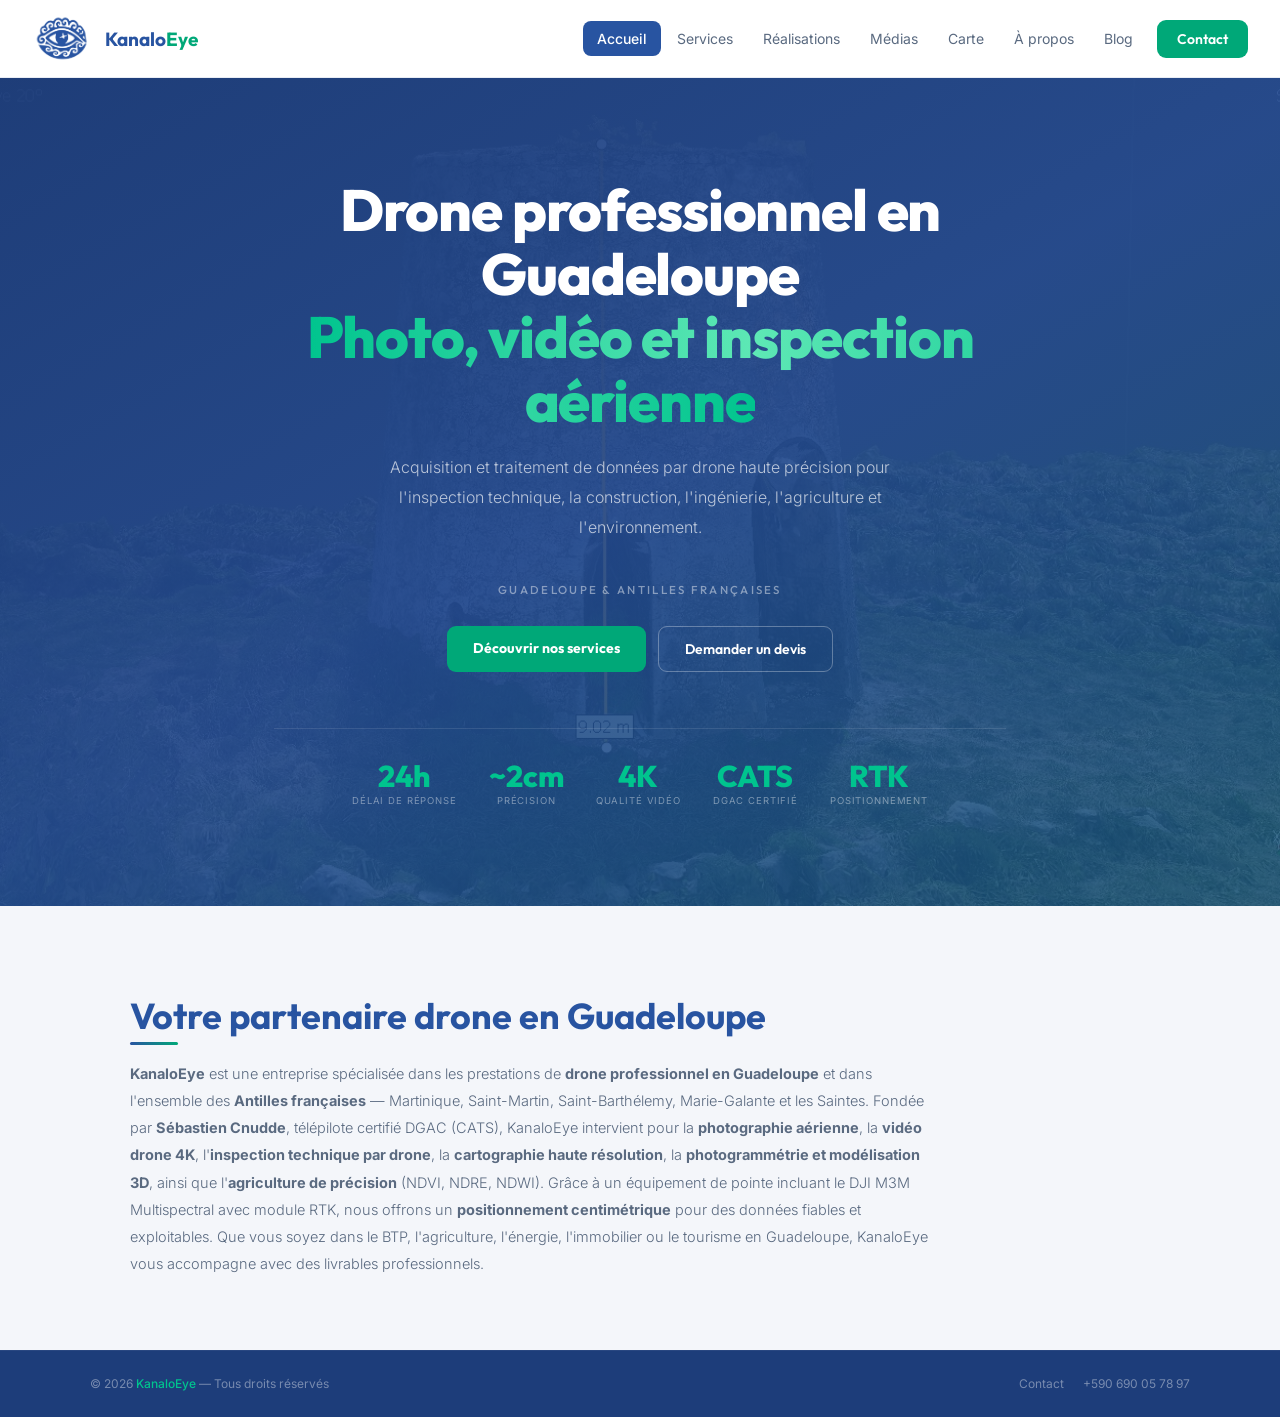
==== index.html @ c2a67013 "fix hamburger mobil" ====
<!DOCTYPE html>
<html lang="fr">
<head>
  <meta charset="UTF-8">
  <meta name="google-site-verification" content="NE_klnaRbZww8XMer6TBVppXNCxY0ucArnac3jed-NY" />
  <meta name="google-site-verification" content="mcS9nSsYrBSVXlRXCELRLqhzMtOWS1JSWY0ZsZjMYnc" />
  <meta name="viewport" content="width=device-width, initial-scale=1.0">
  <title>KanaloEye — Drone professionnel Guadeloupe & Antilles françaises</title>
  <meta name="description" content="Services de drone professionnel en Guadeloupe et Antilles françaises : photographie aérienne, vidéo 4K, inspection technique, cartographie, photogrammétrie et agriculture de précision. Télépilote certifié DGAC.">
  <meta name="keywords" content="drone Guadeloupe, drone professionnel Antilles, photo drone Guadeloupe, vidéo drone Antilles, inspection drone Guadeloupe, photogrammétrie Guadeloupe, cartographie drone, télépilote Guadeloupe">
  <link rel="canonical" href="https://www.kanaloeye.fr/">
  <meta property="og:title" content="KanaloEye — Drone professionnel en Guadeloupe & Antilles françaises">
  <meta property="og:description" content="Photographie aérienne, vidéo 4K, inspection technique, cartographie et photogrammétrie par drone en Guadeloupe. Télépilote certifié DGAC.">
  <meta property="og:type" content="website">
  <meta property="og:url" content="https://www.kanaloeye.fr/">
  <meta property="og:locale" content="fr_FR">
  <meta property="og:image" content="https://www.kanaloeye.fr/Images_site/IMG_moulin.jpg">
  <script type="application/ld+json">
  {
    "@context": "https://schema.org",
    "@type": "LocalBusiness",
    "name": "KanaloEye",
    "description": "Services de drone professionnel en Guadeloupe et Antilles françaises : photographie aérienne, vidéo 4K, inspection technique, cartographie, photogrammétrie et agriculture de précision.",
    "url": "https://www.kanaloeye.fr",
    "telephone": "+590690057897",
    "email": "contact.kanaloeye@gmail.com",
    "founder": {
      "@type": "Person",
      "name": "Sébastien Cnudde",
      "jobTitle": "Fondateur & Télépilote CATS"
    },
    "areaServed": [
      {"@type": "Place", "name": "Guadeloupe"},
      {"@type": "Place", "name": "Martinique"},
      {"@type": "Place", "name": "Saint-Martin"},
      {"@type": "Place", "name": "Saint-Barthélemy"}
    ],
    "address": {
      "@type": "PostalAddress",
      "addressRegion": "Guadeloupe",
      "addressCountry": "FR"
    },
    "priceRange": "€€",
    "hasOfferCatalog": {
      "@type": "OfferCatalog",
      "name": "Services drone",
      "itemListElement": [
        {"@type": "Offer", "itemOffered": {"@type": "Service", "name": "Photographie aérienne par drone en Guadeloupe"}},
        {"@type": "Offer", "itemOffered": {"@type": "Service", "name": "Vidéo drone 4K"}},
        {"@type": "Offer", "itemOffered": {"@type": "Service", "name": "Inspection technique par drone"}},
        {"@type": "Offer", "itemOffered": {"@type": "Service", "name": "Cartographie et orthophotos par drone"}},
        {"@type": "Offer", "itemOffered": {"@type": "Service", "name": "Photogrammétrie et modélisation 3D"}}
      ]
    }
  }
  </script>
  <link rel="preconnect" href="https://fonts.googleapis.com">
  <link href="https://fonts.googleapis.com/css2?family=Outfit:wght@300;400;500;600;700;800&family=Inter:ital,wght@0,300;0,400;0,500;1,300&display=swap" rel="stylesheet">
  <link rel="stylesheet" href="style.css?v=3">
</head>
<body>
<noscript><p style="text-align:center;padding:2rem;font-size:16px;">Ce site nécessite JavaScript pour fonctionner. Veuillez l'activer dans votre navigateur.</p></noscript>

<nav>
  <a class="logo" href="index.html">
    <img src="Images_site/logo.png" alt="KanaloEye — Drone professionnel Guadeloupe">
    <div class="logo-text">Kanalo<span>Eye</span></div>
  </a>
  <div class="nav-links" id="nav-links">
    <a class="nav-link active" aria-current="page" href="index.html">Accueil</a>
    <a class="nav-link" href="services.html">Services</a>
    <a class="nav-link" href="realisations.html">Réalisations</a>
    <a class="nav-link" href="medias.html">Médias</a>
    <a class="nav-link" href="carte.html">Carte</a>
    <a class="nav-link" href="a-propos.html">À propos</a>
    <a class="nav-link" href="blog.html">Blog</a>
    <a class="nav-cta" href="contact.html">Contact</a>
  </div>
  <button class="nav-hamburger" id="hamburger" onclick="toggleMenu()" aria-label="Menu">
    <span></span><span></span><span></span>
  </button>
</nav>

<main class="page-content">
  <div class="hero">
    <div class="hero-video-wrap">
      <video autoplay muted loop playsinline poster="Images_site/IMG_moulin.jpg">
        <source src="Videos_site/VD_moulin.mp4" type="video/mp4">
      </video>
    </div>
    <div class="hero-content">
      <h1>Drone professionnel en Guadeloupe<br><em>Photo, vidéo et inspection aérienne</em></h1>
      <p class="hero-sub">Acquisition et traitement de données par drone haute précision pour l'inspection technique, la construction, l'ingénierie, l'agriculture et l'environnement.</p>
      <p style="font-family:'Outfit',sans-serif;font-size:11.5px;font-weight:500;color:rgba(255,255,255,.45);letter-spacing:.2em;text-transform:uppercase;margin-bottom:1.8rem">Guadeloupe & Antilles françaises</p>
      <div class="hero-actions">
        <a class="btn-primary" href="services.html">Découvrir nos services</a>
        <a class="btn-outline" href="contact.html">Demander un devis</a>
      </div>
      <div class="hero-stats">
        <div class="stat-item"><div class="stat-num">24h</div><div class="stat-label">Délai de réponse</div></div>
        <div class="stat-item"><div class="stat-num">~2cm</div><div class="stat-label">Précision</div></div>
        <div class="stat-item"><div class="stat-num">4K</div><div class="stat-label">Qualité vidéo</div></div>
        <div class="stat-item"><div class="stat-num">CATS</div><div class="stat-label">DGAC certifié</div></div>
        <div class="stat-item"><div class="stat-num">RTK</div><div class="stat-label">Positionnement</div></div>
      </div>
    </div>
  </div>

  <section class="section" style="padding-bottom:2rem">
    <h2 class="section-title">Votre partenaire drone en Guadeloupe</h2>
    <p class="section-sub" style="max-width:800px">
      <strong>KanaloEye</strong> est une entreprise spécialisée dans les prestations de <strong>drone professionnel en Guadeloupe</strong> et dans l'ensemble des <strong>Antilles françaises</strong> — Martinique, Saint-Martin, Saint-Barthélemy, Marie-Galante et les Saintes.
      Fondée par <strong>Sébastien Cnudde</strong>, télépilote certifié DGAC (CATS), KanaloEye intervient pour la <strong>photographie aérienne</strong>, la <strong>vidéo drone 4K</strong>, l'<strong>inspection technique par drone</strong>, la <strong>cartographie haute résolution</strong>, la <strong>photogrammétrie et modélisation 3D</strong>, ainsi que l'<strong>agriculture de précision</strong> (NDVI, NDRE, NDWI).
      Grâce à un équipement de pointe incluant le DJI M3M Multispectral avec module RTK, nous offrons un <strong>positionnement centimétrique</strong> pour des données fiables et exploitables. Que vous soyez dans le BTP, l'agriculture, l'énergie, l'immobilier ou le tourisme en Guadeloupe, KanaloEye vous accompagne avec des livrables professionnels.
    </p>
  </section>
</main>

<footer>
  <div class="footer-inner">
    <div>© 2026 <span>KanaloEye</span> — Tous droits réservés</div>
    <div class="footer-links">
      <a href="contact.html">Contact</a>
      <a href="tel:+590690057897">+590 690 05 78 97</a>
    </div>
  </div>
</footer>

<script>
function toggleMenu(){
  document.getElementById('nav-links').classList.toggle('open');
  document.getElementById('hamburger').classList.toggle('open');
}
</script>
</body>
</html>
---- style.css ----
:root {
      --blue:    #2854a1;
      --blue2:   #1d3d7a;
      --blue3:   #3d6cc7;
      --blue-bg: #edf1f9;
      --emerald: #00a878;
      --em2:     #00c48e;
      --em-bg:   #e6f7f2;
      --white:   #ffffff;
      --bg:      #f4f6fa;
      --gray:    #5a6a80;
      --gray2:   #8a9ab5;
      --border:  rgba(40,84,161,0.10);
      --shadow:  0 2px 14px rgba(40,84,161,0.08);
      --shadow2: 0 10px 38px rgba(40,84,161,0.14);
    }
    *{box-sizing:border-box;margin:0;padding:0}
    html{scroll-behavior:smooth}
    body{font-family:'Inter',sans-serif;background:var(--bg);color:var(--blue2);overflow-x:hidden;-webkit-font-smoothing:antialiased}
    h1,h2,h3,h4,h5,h6{font-family:'Outfit',sans-serif}
    img{max-width:100%;display:block}
    a{text-decoration:none}

    /* ══ NAV ══ */
    nav{
      position:sticky;top:0;z-index:1000;
      background:rgba(255,255,255,0.97);backdrop-filter:blur(18px);
      border-bottom:1px solid var(--border);
      padding:0 2rem;
      display:flex;align-items:center;justify-content:space-between;
      height:78px;
    }
    .logo{display:flex;align-items:center;gap:12px;cursor:pointer;flex-shrink:0}
    .logo img{height:52px;width:auto;object-fit:contain}
    .logo-text{font-family:'Outfit',sans-serif;font-weight:700;font-size:19px;color:var(--blue)}
    .logo-text span{color:var(--emerald)}
    .nav-links{display:flex;gap:2px;align-items:center}
    .nav-link{background:none;border:none;padding:9px 14px;border-radius:8px;font-family:'Inter',sans-serif;font-size:14px;font-weight:400;color:var(--gray);cursor:pointer;transition:all .15s;white-space:nowrap}
    .nav-link:hover{background:var(--blue-bg);color:var(--blue)}
    .nav-link.active{background:var(--blue);color:#fff;font-weight:500}
    .nav-cta{background:var(--emerald);color:#fff;border:none;padding:10px 20px;border-radius:9px;font-family:'Outfit',sans-serif;font-weight:600;font-size:14px;cursor:pointer;transition:all .18s;white-space:nowrap;margin-left:8px}
    .nav-cta:hover{background:var(--em2);box-shadow:0 4px 16px rgba(0,168,120,.3)}
    .nav-hamburger{display:none;background:none;border:none;cursor:pointer;padding:8px;flex-shrink:0;width:36px;height:36px;position:relative}
    .nav-hamburger span{display:block;width:22px;height:2px;background:var(--blue);border-radius:2px;transition:all .3s ease;position:absolute;left:7px}
    .nav-hamburger span:nth-child(1){top:8px}
    .nav-hamburger span:nth-child(2){top:17px}
    .nav-hamburger span:nth-child(3){top:26px}
    .nav-hamburger.open span:nth-child(1){top:17px;transform:rotate(45deg)}
    .nav-hamburger.open span:nth-child(2){opacity:0}
    .nav-hamburger.open span:nth-child(3){top:17px;transform:rotate(-45deg)}

    /* ══ PAGES ══ */
    
    

    /* ══ HERO ══ */
    .hero{position:relative;overflow:hidden;min-height:92vh;display:flex;align-items:center;justify-content:center;background:var(--blue2)}
    .hero-video-wrap{position:absolute;inset:0;overflow:hidden}
    .hero-video-wrap video{width:100%;height:100%;object-fit:cover;opacity:.2}
    .hero-video-wrap::after{content:'';position:absolute;inset:0;background:linear-gradient(150deg,rgba(29,61,122,.85) 0%,rgba(40,84,161,.55) 50%,rgba(0,168,120,.18) 100%)}
    .hero-content{position:relative;z-index:2;text-align:center;padding:4rem 1.5rem;max-width:780px;width:100%}
    .hero-badge{display:inline-flex;align-items:center;gap:8px;background:rgba(0,168,120,.15);border:1px solid rgba(0,168,120,.4);border-radius:30px;padding:6px 16px;margin-bottom:1.6rem;font-size:11px;color:var(--em2);letter-spacing:.1em;text-transform:uppercase;font-family:'Outfit',sans-serif;font-weight:500}
    .hero-badge::before{content:'';width:6px;height:6px;border-radius:50%;background:var(--emerald);animation:pulse 2s infinite;flex-shrink:0}
    @keyframes pulse{0%,100%{opacity:1;transform:scale(1)}50%{opacity:.4;transform:scale(1.5)}}
    @keyframes spin{from{transform:rotate(0deg)}to{transform:rotate(360deg)}}
    .hero h1{font-family:'Outfit',sans-serif;font-size:clamp(26px,5vw,58px);font-weight:800;color:#fff;line-height:1.1;margin-bottom:1.2rem;letter-spacing:-.02em}
    .hero h1 em{font-style:normal;color:var(--em2)}
    .hero-sub{font-size:clamp(14px,2vw,16px);color:rgba(255,255,255,.68);line-height:1.88;max-width:500px;margin:0 auto 2.5rem;font-weight:300}
    .hero-actions{display:flex;gap:12px;justify-content:center;flex-wrap:wrap}
    .btn-primary{background:var(--emerald);color:#fff;border:none;padding:13px 26px;border-radius:9px;font-family:'Outfit',sans-serif;font-weight:700;font-size:14px;cursor:pointer;transition:all .2s;white-space:nowrap}
    .btn-primary:hover{background:var(--em2);transform:translateY(-2px);box-shadow:0 8px 28px rgba(0,168,120,.4)}
    .btn-outline{background:transparent;color:#fff;border:1.5px solid rgba(255,255,255,.3);padding:13px 26px;border-radius:9px;font-family:'Outfit',sans-serif;font-weight:600;font-size:14px;cursor:pointer;transition:all .2s;white-space:nowrap}
    .btn-outline:hover{background:rgba(255,255,255,.09);border-color:rgba(255,255,255,.65)}
    .hero-stats{display:flex;gap:2rem;justify-content:center;margin-top:3.5rem;padding-top:2rem;border-top:1px solid rgba(255,255,255,.1);flex-wrap:wrap;row-gap:1.2rem}
    .stat-item{text-align:center;min-width:60px}
    .stat-num{font-family:'Outfit',sans-serif;font-size:clamp(22px,3vw,30px);font-weight:800;color:var(--em2);line-height:1}
    .stat-label{font-size:9.5px;color:rgba(255,255,255,.42);margin-top:4px;text-transform:uppercase;letter-spacing:.09em}

    /* ══ SECTIONS ══ */
    .section{padding:4rem 1.5rem;max-width:1100px;margin:0 auto}
    @media(min-width:640px){.section{padding:5.5rem 2.5rem}}
    .section-label{font-size:10.5px;font-weight:600;color:var(--emerald);letter-spacing:.2em;text-transform:uppercase;margin-bottom:10px;font-family:'Outfit',sans-serif}
    .section-title{font-size:clamp(20px,3vw,36px);font-weight:700;color:var(--blue);line-height:1.2;margin-bottom:.9rem}
    .section-sub{font-size:14.5px;color:var(--gray);line-height:1.88;margin-bottom:2.5rem;font-weight:300}

    /* ══ SERVICES ══ */
    .services-grid{display:grid;grid-template-columns:1fr;gap:14px}
    @media(min-width:560px){.services-grid{grid-template-columns:repeat(2,1fr)}}
    @media(min-width:900px){.services-grid{grid-template-columns:repeat(3,1fr)}}
    .service-card{border:1px solid var(--border);border-radius:13px;padding:1.5rem;background:#fff;transition:all .22s;position:relative;overflow:hidden;box-shadow:var(--shadow)}
    .service-card::before{content:'';position:absolute;top:0;left:0;right:0;height:3px;background:linear-gradient(90deg,var(--blue),var(--emerald));transform:scaleX(0);transform-origin:left;transition:transform .28s}
    .service-card:hover{border-color:rgba(0,168,120,.25);transform:translateY(-4px);box-shadow:var(--shadow2)}
    .service-card:hover::before{transform:scaleX(1)}
    .service-photo{width:100%;height:145px;border-radius:9px;object-fit:cover;margin-bottom:1rem;background:var(--bg)}
    .service-card h3{font-family:'Outfit',sans-serif;font-size:15px;font-weight:600;margin-bottom:6px;color:var(--blue)}
    .service-card p{font-size:13px;color:var(--gray);line-height:1.75}

    /* ══ TARIFICATION ══ */
    .tarifs-separator{max-width:1100px;margin:0 auto;padding:0 1.5rem 4rem}
    @media(min-width:640px){.tarifs-separator{padding:0 2.5rem 5.5rem}}
    .tarifs-divider{border:none;height:1px;background:linear-gradient(90deg,transparent,var(--border),transparent);margin-bottom:3rem}
    .tarifs-intro{display:flex;align-items:flex-start;justify-content:space-between;flex-wrap:wrap;gap:1rem;margin-bottom:2rem}
    .tarifs-intro-text h3{font-family:'Outfit',sans-serif;font-size:clamp(18px,2.5vw,24px);font-weight:700;color:var(--blue);margin-bottom:.5rem}
    .tarifs-intro-text p{font-size:13.5px;color:var(--gray);font-weight:300;line-height:1.7;max-width:460px}
    .tarifs-note{background:var(--blue-bg);border:1px solid var(--border);border-radius:10px;padding:.75rem 1rem;font-size:12px;color:var(--blue);font-weight:400;line-height:1.55;max-width:100%}
    .tarifs-note strong{font-weight:600}
    .tarifs-grid{display:grid;grid-template-columns:1fr;gap:12px;margin-bottom:1.8rem}
    @media(min-width:640px){.tarifs-grid{grid-template-columns:repeat(2,1fr)}}
    @media(min-width:900px){.tarifs-grid{grid-template-columns:repeat(3,1fr)}}
    .tarif-card{background:#fff;border:1px solid var(--border);border-radius:13px;overflow:hidden;box-shadow:var(--shadow);transition:all .22s}
    .tarif-card:hover{transform:translateY(-3px);box-shadow:var(--shadow2)}
    .tarif-card.featured{border-color:rgba(40,84,161,.3);position:relative}
    .tarif-card.featured::before{content:'Missions techniques';position:absolute;top:0;left:0;right:0;background:linear-gradient(90deg,var(--blue),var(--blue3));color:#fff;font-size:10px;font-weight:600;text-align:center;padding:5px;font-family:'Outfit',sans-serif;letter-spacing:.08em;text-transform:uppercase}
    .tarif-header{padding:1.3rem 1.3rem .8rem;border-bottom:1px solid var(--border)}
    .tarif-card.featured .tarif-header{padding-top:2.1rem}
    .tarif-category{font-size:10px;font-weight:600;color:var(--emerald);letter-spacing:.15em;text-transform:uppercase;font-family:'Outfit',sans-serif;margin-bottom:5px}
    .tarif-title{font-family:'Outfit',sans-serif;font-size:15.5px;font-weight:700;color:var(--blue);margin-bottom:4px}
    .tarif-price{font-family:'Outfit',sans-serif;font-size:26px;font-weight:800;color:var(--blue);display:flex;align-items:baseline;gap:4px;margin-top:7px}
    .tarif-price span{font-size:13px;font-weight:400;color:var(--gray)}
    .tarif-body{padding:1rem 1.3rem 1.3rem}
    .tarif-includes{font-size:10.5px;font-weight:600;color:var(--gray2);text-transform:uppercase;letter-spacing:.1em;margin-bottom:.65rem;font-family:'Outfit',sans-serif}
    .tarif-list{list-style:none;display:flex;flex-direction:column;gap:5px}
    .tarif-list li{display:flex;align-items:flex-start;gap:7px;font-size:12.5px;color:var(--gray);line-height:1.5}
    .tarif-list li::before{content:'✓';color:var(--emerald);font-weight:700;font-size:11px;margin-top:1px;flex-shrink:0}
    .tarif-mention{font-size:11px;color:var(--gray2);font-style:italic;margin-top:.8rem;line-height:1.55;font-weight:300}
    .tarifs-recap{background:linear-gradient(135deg,var(--blue) 0%,var(--blue3) 60%,var(--emerald) 140%);border-radius:13px;padding:1.4rem 1.6rem;display:flex;align-items:center;justify-content:space-between;flex-wrap:wrap;gap:1rem;box-shadow:var(--shadow2)}
    .tarifs-recap-text{color:#fff}
    .tarifs-recap-text strong{font-family:'Outfit',sans-serif;font-size:15px;font-weight:700;display:block;margin-bottom:3px}
    .tarifs-recap-text span{font-size:13px;color:rgba(255,255,255,.72);font-weight:300}
    .tarifs-recap-btn{background:#fff;color:var(--blue);border:none;padding:10px 20px;border-radius:8px;font-family:'Outfit',sans-serif;font-weight:700;font-size:13px;cursor:pointer;transition:all .18s;white-space:nowrap}
    .tarifs-recap-btn:hover{background:var(--em2);color:#fff}

    /* ══ RÉALISATIONS ══ */
    .real-grid{display:grid;grid-template-columns:1fr;gap:14px}
    @media(min-width:600px){.real-grid{grid-template-columns:repeat(2,1fr)}}
    @media(min-width:900px){.real-grid{grid-template-columns:repeat(3,1fr)}}
    .real-card{border-radius:13px;overflow:hidden;border:1px solid var(--border);background:#fff;transition:all .22s;cursor:pointer;box-shadow:var(--shadow)}
    .real-card:hover{transform:translateY(-5px);box-shadow:var(--shadow2)}
    .real-thumb{height:210px;overflow:hidden;position:relative}
    .real-thumb img{width:100%;height:100%;object-fit:cover;transition:transform .45s ease}
    .real-card:hover .real-thumb img{transform:scale(1.07)}
    .real-thumb-placeholder{height:210px;display:flex;align-items:center;justify-content:center;font-size:44px;background:linear-gradient(135deg,var(--blue-bg),var(--blue))}
    .real-body{padding:1.2rem}
    .real-body h3{font-family:'Outfit',sans-serif;font-size:14.5px;font-weight:600;margin-bottom:6px;color:var(--blue)}
    .real-body p{font-size:12.5px;color:var(--gray);line-height:1.72;margin-bottom:10px}
    .tags{display:flex;flex-wrap:wrap;gap:5px}
    .tag{background:var(--blue-bg);color:var(--blue);font-size:10.5px;font-weight:500;padding:3px 9px;border-radius:20px;font-family:'Outfit',sans-serif}

    /* ══ MODAL ══ */
    .modal-overlay{display:none;position:fixed;inset:0;z-index:9000;background:rgba(15,22,40,.88);backdrop-filter:blur(10px);align-items:center;justify-content:center;padding:1rem;overflow-y:auto}
    .modal-overlay.open{display:flex}
    .modal-inner{position:relative;max-width:720px;width:100%;background:#fff;border-radius:16px;overflow:hidden;max-height:92vh;overflow-y:auto;box-shadow:0 30px 80px rgba(15,22,40,.5)}
    .modal-img{width:100%;height:220px;object-fit:cover;display:block}
    @media(min-width:600px){.modal-img{height:260px}}
    .modal-img-placeholder{width:100%;height:220px;display:flex;align-items:center;justify-content:center;font-size:56px;background:linear-gradient(135deg,var(--blue),var(--emerald))}
    .modal-body{padding:1.6rem}
    .modal-close{position:absolute;top:12px;right:12px;background:rgba(255,255,255,.92);border:none;color:var(--blue2);font-size:16px;width:32px;height:32px;border-radius:50%;cursor:pointer;display:flex;align-items:center;justify-content:center;transition:all .15s;z-index:10;font-weight:700}
    .modal-close:hover{background:var(--emerald);color:#fff}
    .modal-label{font-size:10.5px;font-weight:600;color:var(--emerald);letter-spacing:.14em;text-transform:uppercase;margin-bottom:7px;font-family:'Outfit',sans-serif}
    .modal-title{font-family:'Outfit',sans-serif;font-size:clamp(18px,3vw,21px);font-weight:700;color:var(--blue);margin-bottom:1rem;line-height:1.28}
    .modal-text{font-size:13.5px;color:var(--gray);line-height:1.9;margin-bottom:.85rem;font-weight:300}
    .modal-tags{display:flex;flex-wrap:wrap;gap:6px;margin-top:1.2rem}

    /* ══ MÉDIAS — CARROUSEL ══ */
    .media-page-hero{background:var(--blue);padding:3.5rem 1.5rem 2rem;text-align:center}
    @media(min-width:640px){.media-page-hero{padding:4.5rem 2.5rem 2.5rem}}
    .media-page-hero h2{font-family:'Outfit',sans-serif;font-size:clamp(22px,4vw,36px);font-weight:700;color:#fff;margin-bottom:.6rem}
    .media-page-hero p{font-size:14px;color:rgba(255,255,255,.65);font-weight:300}
    .carousel-section{padding:2.5rem 0 3.5rem}
    .carousel-section .cs-label{font-family:'Outfit',sans-serif;font-size:11px;font-weight:600;color:var(--emerald);letter-spacing:.18em;text-transform:uppercase;margin-bottom:.5rem;padding:0 1.5rem}
    @media(min-width:640px){.carousel-section .cs-label{padding:0 2.5rem}}
    .carousel-section .cs-title{font-family:'Outfit',sans-serif;font-size:clamp(16px,2.5vw,22px);font-weight:700;color:var(--blue);margin-bottom:1.4rem;padding:0 1.5rem}
    @media(min-width:640px){.carousel-section .cs-title{padding:0 2.5rem}}
    .carousel-track-wrap{position:relative;overflow:hidden}
    .carousel-track{display:flex;gap:14px;overflow-x:auto;scroll-snap-type:x mandatory;-webkit-overflow-scrolling:touch;scrollbar-width:none;padding:0 1.5rem 1rem}
    @media(min-width:640px){.carousel-track{padding:0 2.5rem 1rem}}
    .carousel-track::-webkit-scrollbar{display:none}
    .carousel-item{flex:0 0 auto;width:calc(100vw - 3rem);max-width:380px;scroll-snap-align:start;border-radius:13px;overflow:hidden;cursor:pointer;position:relative;background:var(--blue2);box-shadow:var(--shadow);transition:transform .2s}
    @media(min-width:600px){.carousel-item{width:340px}}
    @media(min-width:900px){.carousel-item{width:380px}}
    .carousel-item:hover{transform:translateY(-3px)}
    .carousel-item img{width:100%;height:240px;object-fit:cover;display:block;transition:transform .4s}
    @media(min-width:640px){.carousel-item img{height:280px}}
    .carousel-item:hover img{transform:scale(1.04)}
    .carousel-item.video-item img{filter:brightness(.88)}
    .ci-overlay{position:absolute;inset:0;display:flex;flex-direction:column;align-items:center;justify-content:center;background:rgba(29,61,122,.45);opacity:0;transition:opacity .25s}
    .carousel-item:hover .ci-overlay{opacity:1}
    .ci-play{width:52px;height:52px;border-radius:50%;background:rgba(0,168,120,.9);display:flex;align-items:center;justify-content:center;margin-bottom:8px}
    .ci-play svg{width:20px;height:20px;fill:#fff;margin-left:3px}
    .ci-overlay span{color:#fff;font-size:13px;font-weight:500;font-family:'Outfit',sans-serif}
    .ci-badge{position:absolute;top:10px;left:10px;background:rgba(29,61,122,.78);backdrop-filter:blur(5px);color:#fff;font-size:9.5px;font-weight:600;padding:3px 8px;border-radius:20px;text-transform:uppercase;letter-spacing:.06em;font-family:'Outfit',sans-serif}
    .ci-caption{position:absolute;bottom:0;left:0;right:0;background:linear-gradient(transparent,rgba(29,61,122,.75));padding:.8rem 1rem .7rem;color:#fff;font-size:12.5px;font-weight:500;font-family:'Outfit',sans-serif}
    .carousel-dots{display:flex;justify-content:center;gap:8px;padding:1.2rem 0 0}
    .dot{width:10px;height:10px;border-radius:50%;background:var(--gray2);border:none;cursor:pointer;padding:0;transition:all .25s;flex-shrink:0;opacity:.5}
    .dot.active{background:var(--blue);width:28px;border-radius:5px;opacity:1}

    /* ══ LIGHTBOX ══ */
    .lightbox-overlay{display:none;position:fixed;inset:0;z-index:9000;background:rgba(15,22,40,.92);backdrop-filter:blur(10px);align-items:center;justify-content:center;padding:1rem}
    .lightbox-overlay.open{display:flex}
    .lightbox-inner{position:relative;max-width:900px;width:100%}
    .lightbox-inner img{width:100%;border-radius:12px;max-height:85vh;object-fit:contain}
    .lightbox-inner video{width:100%;border-radius:12px;max-height:85vh;outline:none}
    .lightbox-close{position:absolute;top:-40px;right:0;background:rgba(255,255,255,.14);border:none;color:#fff;font-size:18px;width:34px;height:34px;border-radius:50%;cursor:pointer;display:flex;align-items:center;justify-content:center;transition:background .15s}
    .lightbox-close:hover{background:var(--emerald)}
    .lightbox-caption{margin-top:12px;text-align:center;font-size:12px;color:rgba(255,255,255,.5);font-weight:300}

    /* ══ À PROPOS ══ */
    .atouts-body{padding:3.5rem 1.5rem;max-width:1100px;margin:0 auto}
    @media(min-width:640px){.atouts-body{padding:4.5rem 2.5rem}}
    .about-section{margin-bottom:3.5rem}
    .about-grid{display:grid;grid-template-columns:1fr;gap:2.5rem;align-items:start}
    @media(min-width:900px){.about-grid{grid-template-columns:1fr 1fr;gap:3rem}}
    .about-text-col h3{font-family:'Outfit',sans-serif;font-size:clamp(18px,2.5vw,22px);font-weight:700;color:var(--blue);margin-bottom:1rem;line-height:1.3}
    .about-text-col p{font-size:13.5px;color:var(--gray);line-height:1.9;margin-bottom:.85rem;font-weight:300}
    .about-text-col p strong{color:var(--blue);font-weight:600}
    .profile-col{display:flex;flex-direction:column;gap:13px}
    .profile-card-new{background:var(--blue);color:#fff;border-radius:14px;padding:1.6rem;box-shadow:var(--shadow2)}
    .profile-card-top{display:flex;align-items:center;gap:13px;margin-bottom:1.2rem}
    .avatar{width:52px;height:52px;border-radius:50%;flex-shrink:0;background:rgba(0,168,120,.25);border:2px solid rgba(0,196,142,.5);display:flex;align-items:center;justify-content:center;font-family:'Outfit',sans-serif;font-size:17px;font-weight:700;color:var(--em2)}
    .profile-name-block strong{font-family:'Outfit',sans-serif;font-size:15px;font-weight:700;display:block;margin-bottom:2px}
    .profile-name-block span{font-size:12px;color:rgba(255,255,255,.58);line-height:1.5;display:block}
    .profile-contacts-new{display:flex;flex-direction:column;gap:8px}
    .pc-item{display:flex;align-items:center;gap:9px;font-size:12.5px;color:rgba(255,255,255,.75)}
    .pc-icon{width:26px;height:26px;background:rgba(255,255,255,.1);border-radius:7px;display:flex;align-items:center;justify-content:center;flex-shrink:0;font-size:12px}
    .skills-card{background:#fff;border:1px solid var(--border);border-radius:13px;padding:1.4rem;box-shadow:var(--shadow)}
    .skills-card-title{font-family:'Outfit',sans-serif;font-size:10.5px;font-weight:600;color:var(--emerald);letter-spacing:.14em;text-transform:uppercase;margin-bottom:.9rem;padding-bottom:7px;border-bottom:1px solid var(--border)}
    .skill-cloud{display:flex;flex-wrap:wrap;gap:6px}
    .skill-tag{background:var(--blue-bg);border:1px solid rgba(40,84,161,.12);color:var(--blue);font-size:11px;padding:4px 10px;border-radius:20px}
    .interets-title{font-family:'Outfit',sans-serif;font-size:clamp(20px,3vw,26px);font-weight:700;color:var(--blue);margin-bottom:.6rem}
    .interets-sub{font-size:14px;color:var(--gray);margin-bottom:2rem;font-weight:300;line-height:1.7}
    .interets-grid{display:grid;grid-template-columns:1fr;gap:12px}
    @media(min-width:560px){.interets-grid{grid-template-columns:repeat(2,1fr)}}
    @media(min-width:900px){.interets-grid{grid-template-columns:repeat(3,1fr)}}
    .interet-card{background:#fff;border:1px solid var(--border);border-radius:12px;padding:1.3rem;display:flex;gap:.9rem;align-items:flex-start;transition:all .2s;box-shadow:var(--shadow)}
    .interet-card:hover{border-color:rgba(0,168,120,.3);transform:translateY(-2px);box-shadow:var(--shadow2)}
    .interet-icon-wrap{width:44px;height:44px;border-radius:10px;flex-shrink:0;background:var(--em-bg);display:flex;align-items:center;justify-content:center;font-size:20px}
    .interet-body h5{font-family:'Outfit',sans-serif;font-size:14px;font-weight:600;color:var(--blue);margin-bottom:4px}
    .interet-body p{font-size:12.5px;color:var(--gray);line-height:1.7}
    /* Hero vidéo à propos */
    .about-hero-video{position:relative;min-height:88vh;display:flex;align-items:center;justify-content:center;overflow:hidden;background:var(--blue2)}
    .about-hero-video-wrap{position:absolute;inset:0;overflow:hidden}
    .about-hero-video-wrap video{width:100%;height:100%;object-fit:cover;opacity:.35}
    .about-hero-overlay{position:absolute;inset:0;background:linear-gradient(160deg,rgba(29,61,122,.88) 0%,rgba(40,84,161,.6) 55%,rgba(0,168,120,.22) 100%)}
    .about-hero-content{position:relative;z-index:2;text-align:center;padding:4rem 1.5rem;max-width:680px}
    .about-hero-content h2{font-family:'Outfit',sans-serif;font-size:clamp(24px,5vw,52px);font-weight:800;color:#fff;line-height:1.1;margin-bottom:1rem;letter-spacing:-.02em}
    .about-hero-content p{font-size:clamp(14px,2vw,16px);color:rgba(255,255,255,.68);line-height:1.85;font-weight:300}
    .about-photo-band{background:var(--blue2);display:flex;align-items:stretch;flex-wrap:wrap}
    .about-photo-side{position:relative;flex:0 0 340px;min-height:280px;overflow:hidden}
    @media(max-width:700px){.about-photo-side{flex:0 0 100%;min-height:260px}}
    .about-photo-side img{width:100%;height:100%;object-fit:cover;object-position:top center;display:block;filter:brightness(.85)}
    .about-photo-badge{position:absolute;bottom:0;left:0;right:0;padding:1rem 1.2rem;background:linear-gradient(transparent,rgba(15,25,55,.85))}
    .about-photo-badge-name{font-family:'Outfit',sans-serif;font-size:16px;font-weight:700;color:#fff}
    .about-photo-badge-role{font-size:12px;color:var(--em2);font-weight:500;margin-top:2px}
    .about-photo-info{flex:1;display:grid;grid-template-columns:1fr 1fr;gap:1px;background:rgba(255,255,255,.06)}
    .about-photo-stat{display:flex;flex-direction:column;align-items:center;justify-content:center;padding:1.8rem 1rem;background:rgba(255,255,255,.03)}
    .about-photo-stat-num{font-family:'Outfit',sans-serif;font-size:clamp(20px,3vw,28px);font-weight:800;color:var(--em2);line-height:1}
    .about-photo-stat-lab{font-size:11px;color:rgba(255,255,255,.45);margin-top:5px;text-transform:uppercase;letter-spacing:.08em;text-align:center}

    /* ══ CONTACT ══ */
    .contact-layout{display:grid;grid-template-columns:1fr;gap:2rem;align-items:start}
    @media(min-width:768px){.contact-layout{grid-template-columns:1fr 1.7fr;gap:3rem}}
    .contact-info h3{font-family:'Outfit',sans-serif;font-size:20px;font-weight:700;color:var(--blue);margin-bottom:.9rem}
    .contact-info p{font-size:13.5px;color:var(--gray);line-height:1.88;margin-bottom:1.3rem}
    .contact-items{display:flex;flex-direction:column;gap:9px}
    .c-item{display:flex;align-items:center;gap:11px;padding:10px 13px;background:#fff;border:1px solid var(--border);border-radius:11px;transition:border-color .15s;box-shadow:var(--shadow)}
    .c-item:hover{border-color:rgba(0,168,120,.4)}
    .c-icon{width:34px;height:34px;background:var(--em-bg);border-radius:8px;display:flex;align-items:center;justify-content:center;flex-shrink:0;font-size:14px}
    .c-label{font-size:10px;color:var(--gray2);text-transform:uppercase;letter-spacing:.07em}
    .c-val{font-size:13px;font-weight:500;color:var(--blue)}
    .contact-form{background:#fff;border:1px solid var(--border);border-radius:14px;padding:1.8rem;box-shadow:var(--shadow)}
    .form-title{font-family:'Outfit',sans-serif;font-size:16px;font-weight:600;color:var(--blue);margin-bottom:1.3rem}
    .form-row{display:grid;grid-template-columns:1fr;gap:10px}
    @media(min-width:480px){.form-row{grid-template-columns:1fr 1fr}}
    .form-group{display:flex;flex-direction:column;gap:5px;margin-bottom:12px}
    .form-group label{font-size:10px;font-weight:600;color:var(--blue);text-transform:uppercase;letter-spacing:.07em;font-family:'Outfit',sans-serif}
    .form-group input,.form-group select,.form-group textarea{border:1px solid var(--border);border-radius:8px;padding:10px 12px;font-family:'Inter',sans-serif;font-size:14px;color:var(--blue2);background:var(--bg);outline:none;transition:all .15s;-webkit-appearance:none;appearance:none}
    .form-group input:focus,.form-group select:focus,.form-group textarea:focus{border-color:var(--emerald);background:#fff;box-shadow:0 0 0 3px rgba(0,168,120,.08)}
    .form-group textarea{resize:vertical;min-height:100px}
    .form-submit{width:100%;background:var(--blue);color:#fff;border:none;padding:13px;border-radius:9px;font-family:'Outfit',sans-serif;font-weight:600;font-size:14px;cursor:pointer;transition:all .18s;margin-top:4px;-webkit-tap-highlight-color:transparent}
    .form-submit:hover{background:var(--emerald);box-shadow:0 6px 20px rgba(0,168,120,.3)}
    .form-submit:disabled{opacity:.6;cursor:not-allowed}
    .form-success{display:none;background:var(--em-bg);border:1px solid rgba(0,168,120,.3);border-radius:10px;padding:1.1rem;text-align:center;margin-top:1rem;font-size:13.5px;color:var(--blue);font-weight:500}
    .form-success.show{display:block}
    .form-error{display:none;background:#fff0f0;border:1px solid rgba(200,0,0,.2);border-radius:10px;padding:1.1rem;text-align:center;margin-top:1rem;font-size:13px;color:#c00}
    .form-error.show{display:block}

    /* ══ FOOTER ══ */
    footer{background:var(--blue2);color:rgba(255,255,255,.4);text-align:center;padding:1.6rem 1.5rem;font-size:12px;border-top:1px solid rgba(255,255,255,.05)}
    footer span{color:var(--em2);font-weight:500}
    .footer-inner{max-width:1100px;margin:0 auto;display:flex;align-items:center;justify-content:space-between;flex-wrap:wrap;gap:10px}
    .footer-links{display:flex;gap:1.2rem;flex-wrap:wrap;justify-content:center}
    .footer-links a{color:rgba(255,255,255,.4);font-size:12px;text-decoration:none;transition:color .15s}
    .footer-links a:hover{color:var(--em2)}

    /* ── Responsive mobile ── */
    @media(max-width:768px){
      .nav-links{display:none;flex-direction:column;position:absolute;top:78px;left:0;right:0;background:#fff;padding:1rem;border-bottom:1px solid var(--border);z-index:999;box-shadow:0 8px 24px rgba(40,84,161,.08)}
      .nav-links.open{display:flex}
      .nav-link{width:100%;text-align:left;padding:10px 14px}
      .nav-cta{width:100%;margin:6px 0 0;text-align:center;padding:11px}
      .nav-hamburger{display:block}
      .contact-layout{grid-template-columns:1fr}
      .about-grid{grid-template-columns:1fr}
      .tarifs-intro{flex-direction:column}
      .footer-links{flex-wrap:wrap;justify-content:center}
    }

    /* ══ CARTE ══ */
    .carte-section{padding:3rem 1.5rem 4rem;max-width:1100px;margin:0 auto;position:relative}
    @media(min-width:640px){.carte-section{padding:4rem 2.5rem 5rem}}
    .map-container{position:relative;border-radius:16px;overflow:hidden;border:1px solid var(--border);box-shadow:var(--shadow2);background:#000}
    #map{height:580px;width:100%}
    @media(max-width:640px){#map{height:420px}}
    .map-inset-panel{position:absolute;bottom:16px;left:16px;z-index:1000;background:linear-gradient(135deg,rgba(255,255,255,.97),rgba(253,254,255,.94));backdrop-filter:blur(14px) saturate(1.4);-webkit-backdrop-filter:blur(14px) saturate(1.4);border:1px solid rgba(255,255,255,.8);border-radius:14px;padding:.9rem 1.1rem;box-shadow:0 8px 32px rgba(40,84,161,.12),0 2px 8px rgba(40,84,161,.06),inset 0 1px 0 rgba(255,255,255,.9);width:250px;display:flex;flex-direction:column;gap:.75rem;animation:panelSlideIn .6s cubic-bezier(.22,1,.36,1) both}
    @media(max-width:640px){.map-inset-panel{display:none;width:calc(100% - 24px);left:12px;bottom:12px}
      .map-inset-panel.mobile-open{display:flex}}
    .map-legend-toggle{display:none;margin-top:.8rem;padding:10px 18px;background:var(--blue);color:#fff;border:none;border-radius:10px;font-family:'Outfit',sans-serif;font-size:13px;font-weight:600;cursor:pointer;width:100%;text-align:center}
    .map-legend-toggle:hover{background:var(--emerald)}
    @media(max-width:640px){.map-legend-toggle{display:block}}
    @keyframes panelSlideIn{from{opacity:0;transform:translateY(16px) scale(.96)}to{opacity:1;transform:translateY(0) scale(1)}}
    .mip-label{font-size:9.5px;font-weight:700;color:var(--gray2);text-transform:uppercase;letter-spacing:.12em;font-family:'Outfit',sans-serif;margin-bottom:2px}
    .ucl-items{display:flex;flex-direction:column;gap:4px}
    .ucl-item{display:flex;align-items:center;gap:7px;font-size:11px;color:var(--gray);line-height:1.35;padding:3px 6px;margin:0 -6px;border-radius:6px;transition:all .25s cubic-bezier(.4,0,.2,1);opacity:0;transform:translateX(-4px);animation:uclFadeIn .5s cubic-bezier(.22,1,.36,1) forwards}
    .ucl-item:nth-child(1){animation-delay:.05s}
    .ucl-item:nth-child(2){animation-delay:.12s}
    .ucl-item:nth-child(3){animation-delay:.19s}
    .ucl-item:nth-child(4){animation-delay:.26s}
    .ucl-item:nth-child(5){animation-delay:.33s}
    .ucl-item:hover{background:linear-gradient(90deg,rgba(40,84,161,.06),rgba(0,168,120,.04));transform:translateX(2px);color:var(--blue2)}
    .ucl-item:hover .ucl-dot{transform:scale(1.15);box-shadow:0 0 0 3px rgba(40,84,161,.08)}
    @keyframes uclFadeIn{to{opacity:1;transform:translateX(0)}}
    .ucl-dot{width:11px;height:11px;border-radius:3px;flex-shrink:0;position:relative;transition:all .25s cubic-bezier(.4,0,.2,1);box-shadow:0 1px 3px rgba(0,0,0,.08)}
    /* Pulse animé sur le dot rouge (vol interdit) */
    .ucl-pulse{position:absolute;inset:0;border-radius:3px;background:inherit;animation:uclPulse 2.2s cubic-bezier(.4,0,.6,1) infinite;background:#d62839}
    @keyframes uclPulse{0%{transform:scale(1);opacity:.7}70%,100%{transform:scale(2.2);opacity:0}}
    .ucl-item strong{color:var(--blue2);font-weight:600}
    .ucl-item sup{color:var(--emerald);font-weight:700;font-size:9px;margin-left:1px}
    /* Footnote avec shimmer */
    .ucl-footnote{margin-top:.5rem;padding-top:.5rem;border-top:1px dashed var(--border);font-size:9.5px;color:var(--gray2);font-style:italic;line-height:1.4;position:relative;overflow:hidden}
    .ucl-footnote sup{color:var(--emerald);font-weight:700;margin-right:2px}
    .ucl-footnote::before{content:'';position:absolute;top:-1px;left:-100%;width:100%;height:1px;background:linear-gradient(90deg,transparent,var(--emerald),transparent);animation:shimmer 3.5s ease-in-out infinite}
    @keyframes shimmer{0%,100%{left:-100%}50%{left:100%}}
    .mip-divider{height:1px;background:var(--border);margin:0 -1.1rem}
    .map-uas-toggle{display:flex;align-items:center;gap:8px}
    .toggle-switch{position:relative;width:34px;height:18px;flex-shrink:0}
    .toggle-switch input{opacity:0;width:0;height:0;position:absolute}
    .toggle-slider{position:absolute;inset:0;background:var(--gray2);border-radius:20px;cursor:pointer;transition:.25s}
    .toggle-slider::before{content:'';position:absolute;width:12px;height:12px;left:3px;top:3px;background:#fff;border-radius:50%;transition:.25s}
    .toggle-switch input:checked+.toggle-slider{background:var(--blue)}
    .toggle-switch input:checked+.toggle-slider::before{transform:translateX(16px)}
    .toggle-label{font-size:11px;color:var(--gray)}
    .toggle-label strong{color:var(--blue);font-weight:600}
    .map-filters{display:flex;flex-wrap:wrap;gap:5px}
    .map-filter-btn{background:var(--bg);border:1px solid var(--border);border-radius:20px;padding:3px 10px;font-family:'Outfit',sans-serif;font-size:11px;font-weight:500;color:var(--gray);cursor:pointer;transition:all .15s}
    .map-filter-btn:hover{border-color:var(--blue);color:var(--blue)}
    .map-filter-btn.active{background:var(--blue);color:#fff;border-color:var(--blue)}
    .map-leg-item{display:flex;align-items:center;gap:6px;font-size:10.5px;color:var(--gray)}
    .map-dot{width:11px;height:11px;border-radius:50%;flex-shrink:0}
    .map-dot-mission{background:#e85d04;border:2px solid #fff;box-shadow:0 0 0 1.5px #e85d04}
    .map-top-controls{position:absolute;top:12px;left:50%;transform:translateX(-50%);z-index:1000;display:flex;gap:6px;align-items:center}
    .basemap-switcher{display:flex;gap:5px}
    .basemap-btn{background:linear-gradient(135deg,rgba(255,255,255,.96),rgba(248,250,253,.92));backdrop-filter:blur(12px) saturate(1.4);-webkit-backdrop-filter:blur(12px) saturate(1.4);border:1px solid rgba(255,255,255,.8);border-radius:9px;padding:6px 13px;font-family:'Outfit',sans-serif;font-size:11.5px;font-weight:500;color:var(--gray);cursor:pointer;transition:all .22s cubic-bezier(.4,0,.2,1);display:flex;align-items:center;gap:5px;box-shadow:0 4px 14px rgba(40,84,161,.1),inset 0 1px 0 rgba(255,255,255,.9);position:relative;overflow:hidden}
    .basemap-btn::before{content:'';position:absolute;top:0;left:-100%;width:100%;height:100%;background:linear-gradient(90deg,transparent,rgba(255,255,255,.5),transparent);transition:left .6s ease}
    .basemap-btn:hover::before{left:100%}
    .basemap-btn:hover{border-color:rgba(40,84,161,.35);color:var(--blue);transform:translateY(-1px);box-shadow:0 6px 18px rgba(40,84,161,.15)}
    .basemap-btn.active{background:linear-gradient(135deg,var(--blue),var(--blue3));color:#fff;border-color:var(--blue);box-shadow:0 4px 14px rgba(40,84,161,.35)}
    .bm-icon{width:14px;height:11px;border-radius:2px;flex-shrink:0;border:1px solid rgba(0,0,0,.1)}
    .geolocate-btn{position:absolute;top:12px;right:12px;z-index:1100;background:linear-gradient(135deg,rgba(255,255,255,.96),rgba(248,250,253,.92));backdrop-filter:blur(12px) saturate(1.4);-webkit-backdrop-filter:blur(12px) saturate(1.4);border:1px solid rgba(255,255,255,.8);border-radius:9px;padding:7px 13px;font-family:'Outfit',sans-serif;font-size:11.5px;font-weight:600;color:var(--blue);cursor:pointer;display:flex;align-items:center;gap:6px;box-shadow:0 4px 14px rgba(40,84,161,.12),inset 0 1px 0 rgba(255,255,255,.9);transition:all .22s cubic-bezier(.4,0,.2,1);overflow:hidden}
    .geolocate-btn::before{content:'';position:absolute;top:0;left:-100%;width:100%;height:100%;background:linear-gradient(90deg,transparent,rgba(255,255,255,.5),transparent);transition:left .6s ease}
    .geolocate-btn:hover::before{left:100%}
    .geolocate-btn:hover{background:linear-gradient(135deg,var(--blue),var(--blue3));color:#fff;border-color:var(--blue);transform:translateY(-1px);box-shadow:0 6px 20px rgba(40,84,161,.35)}
    .geolocate-btn svg{width:13px;height:13px;flex-shrink:0;fill:currentColor;transition:transform .3s ease}
    .geolocate-btn:hover svg{transform:rotate(20deg) scale(1.1)}
    .geolocate-btn.loading{opacity:.7;pointer-events:none}
    /* Sur mobile très étroit, on compacte le texte en icône seule */
    @media(max-width:480px){
      .geolocate-btn{padding:7px 9px;font-size:0}
      .geolocate-btn svg{width:15px;height:15px}
      .map-top-controls{top:12px;left:12px;right:auto;transform:none}
    }
    .map-actions-bar{display:grid;grid-template-columns:1fr 1fr;gap:10px;margin-top:1rem}
    @media(max-width:560px){.map-actions-bar{grid-template-columns:1fr}}
    .map-action-card{display:flex;align-items:center;gap:11px;background:#fff;border:1px solid var(--border);border-radius:11px;padding:.85rem 1.1rem;box-shadow:var(--shadow);transition:all .2s}
    .map-action-card:hover{transform:translateY(-2px);box-shadow:var(--shadow2)}
    .map-action-alphatango{border-left:3px solid #0057a8}
    .map-action-sia{border-left:3px solid var(--emerald)}
    .mac-icon{width:36px;height:36px;border-radius:8px;flex-shrink:0;display:flex;align-items:center;justify-content:center;font-family:'Outfit',sans-serif;font-size:9.5px;font-weight:700;color:#fff;letter-spacing:.04em}
    .map-action-alphatango .mac-icon{background:#0057a8}
    .map-action-sia .mac-icon{background:var(--emerald)}
    .mac-body{flex:1;min-width:0}
    .mac-title{font-family:'Outfit',sans-serif;font-size:12.5px;font-weight:600;color:var(--blue2);margin-bottom:2px}
    .mac-desc{font-size:11px;color:var(--gray);line-height:1.45}
    .mac-btn{flex-shrink:0;background:var(--blue);color:#fff;border:none;padding:6px 13px;border-radius:7px;font-family:'Outfit',sans-serif;font-size:11.5px;font-weight:600;cursor:pointer;text-decoration:none;transition:background .15s;white-space:nowrap}
    .mac-btn:hover{background:var(--emerald)}
    .map-note{font-size:11px;color:var(--gray2);line-height:1.6;margin-top:.7rem}
    .map-note a{color:var(--blue);text-decoration:underline}
    .map-popup-btn{display:block;width:100%;margin-top:10px;background:var(--blue);color:#fff;border:none;padding:7px 12px;border-radius:7px;font-family:'Outfit',sans-serif;font-size:12px;font-weight:600;cursor:pointer;text-align:center;transition:background .15s}
    .map-popup-btn:hover{background:var(--emerald)}
    .leaflet-popup-content-wrapper{border-radius:10px!important;box-shadow:0 4px 20px rgba(40,84,161,.18)!important;padding:0!important;border:1px solid var(--border)!important}
    .leaflet-popup-content{margin:0!important}
    /* ═══════════════════════════════════════════════════════
       21ST.DEV-STYLE ANIMATIONS & TRANSITIONS
       ═══════════════════════════════════════════════════════ */

    /* ── Easing curves ── */
    :root{
      --ease-out-expo:cubic-bezier(.19,1,.22,1);
      --ease-spring:cubic-bezier(.34,1.56,.64,1);
      --ease-smooth:cubic-bezier(.22,1,.36,1);
    }

    /* ── Page transition ── */
    
    
    @keyframes pageFadeIn{from{opacity:0;transform:translateY(8px)}to{opacity:1;transform:translateY(0)}}

    /* ── Scroll reveal ── */
    .reveal{opacity:0;transform:translateY(22px);transition:opacity .75s var(--ease-out-expo),transform .75s var(--ease-out-expo)}
    .reveal.visible{opacity:1;transform:translateY(0)}
    .reveal-delay-1.visible{transition-delay:.08s}
    .reveal-delay-2.visible{transition-delay:.16s}
    .reveal-delay-3.visible{transition-delay:.24s}
    .reveal-delay-4.visible{transition-delay:.32s}
    .reveal-delay-5.visible{transition-delay:.40s}
    .reveal-delay-6.visible{transition-delay:.48s}

    /* ── Hero h1 gradient text animé ── */
    .hero h1 em{
      background:linear-gradient(90deg,var(--em2) 0%,#5ee8b5 25%,var(--em2) 50%,#5ee8b5 75%,var(--em2) 100%);
      background-size:200% auto;
      -webkit-background-clip:text;background-clip:text;
      -webkit-text-fill-color:transparent;color:transparent;
      animation:gradientFlow 6s linear infinite;
    }
    @keyframes gradientFlow{to{background-position:-200% center}}

    /* ── Hero stats : pulse subtil au hover ── */
    .stat-item{transition:transform .3s var(--ease-spring)}
    .stat-item:hover{transform:translateY(-3px)}
    .stat-item:hover .stat-num{filter:drop-shadow(0 0 12px rgba(0,196,142,.45))}
    .stat-num{transition:filter .35s ease}

    /* ── Nav link : indicateur animé ── */
    .nav-link{position:relative}
    .nav-link::after{
      content:'';position:absolute;bottom:4px;left:14px;right:14px;height:2px;
      background:linear-gradient(90deg,var(--blue),var(--emerald));
      border-radius:2px;transform:scaleX(0);transform-origin:left;
      transition:transform .35s var(--ease-out-expo);
    }
    .nav-link:hover::after{transform:scaleX(.7)}
    .nav-link.active::after{transform:scaleX(0)}
    .nav-cta{position:relative;overflow:hidden}
    .nav-cta::before{content:'';position:absolute;top:0;left:-100%;width:100%;height:100%;background:linear-gradient(90deg,transparent,rgba(255,255,255,.35),transparent);transition:left .6s ease}
    .nav-cta:hover::before{left:100%}

    /* ── Boutons primaires : shimmer ── */
    .btn-primary,.tarifs-recap-btn,.form-submit,.mac-btn,.tarifs-recap-btn,.map-popup-btn{position:relative;overflow:hidden}
    .btn-primary::after,.form-submit::after,.tarifs-recap-btn::after,.mac-btn::after{
      content:'';position:absolute;top:0;left:-100%;width:100%;height:100%;
      background:linear-gradient(90deg,transparent,rgba(255,255,255,.35),transparent);
      transition:left .6s ease;pointer-events:none;
    }
    .btn-primary:hover::after,.form-submit:hover::after,.tarifs-recap-btn:hover::after,.mac-btn:hover::after{left:100%}
    .btn-outline{position:relative;overflow:hidden;transition:all .3s var(--ease-out-expo)}
    .btn-outline::before{content:'';position:absolute;inset:0;background:linear-gradient(135deg,rgba(0,168,120,.15),rgba(40,84,161,.15));opacity:0;transition:opacity .3s ease}
    .btn-outline:hover::before{opacity:1}
    .btn-outline:hover{transform:translateY(-2px)}

    /* ── Service cards : gradient border animé au hover ── */
    .service-card{position:relative;isolation:isolate}
    .service-card::after{
      content:'';position:absolute;inset:-1px;border-radius:13px;padding:1px;
      background:linear-gradient(135deg,var(--blue),var(--emerald),var(--blue3));
      background-size:200% 200%;
      -webkit-mask:linear-gradient(#000 0 0) content-box,linear-gradient(#000 0 0);
      -webkit-mask-composite:xor;mask-composite:exclude;
      opacity:0;transition:opacity .4s var(--ease-smooth);
      animation:gradientShift 4s ease infinite;pointer-events:none;
    }
    .service-card:hover::after{opacity:1}
    @keyframes gradientShift{0%,100%{background-position:0% 50%}50%{background-position:100% 50%}}
    .service-card h3{transition:color .25s ease;position:relative}
    .service-card:hover h3{background:linear-gradient(90deg,var(--blue),var(--emerald));-webkit-background-clip:text;background-clip:text;-webkit-text-fill-color:transparent;color:transparent}
    .service-photo{transition:transform .5s var(--ease-out-expo)}
    .service-card:hover .service-photo{transform:scale(1.04)}

    /* ── Real cards : même effet ── */
    .real-card{position:relative;isolation:isolate}
    .real-card::after{
      content:'';position:absolute;inset:-1px;border-radius:13px;padding:1px;
      background:linear-gradient(135deg,var(--blue),var(--emerald),var(--blue3));
      background-size:200% 200%;
      -webkit-mask:linear-gradient(#000 0 0) content-box,linear-gradient(#000 0 0);
      -webkit-mask-composite:xor;mask-composite:exclude;
      opacity:0;transition:opacity .4s var(--ease-smooth);
      animation:gradientShift 4s ease infinite;pointer-events:none;
    }
    .real-card:hover::after{opacity:1}

    /* ── Interet cards : gradient border + lift ── */
    .interet-card{position:relative;isolation:isolate;transition:all .4s var(--ease-out-expo)}
    .interet-card::after{
      content:'';position:absolute;inset:-1px;border-radius:12px;padding:1px;
      background:linear-gradient(135deg,var(--emerald),var(--blue3));
      -webkit-mask:linear-gradient(#000 0 0) content-box,linear-gradient(#000 0 0);
      -webkit-mask-composite:xor;mask-composite:exclude;
      opacity:0;transition:opacity .35s var(--ease-smooth);pointer-events:none;
    }
    .interet-card:hover::after{opacity:1}
    .interet-icon-wrap{transition:transform .4s var(--ease-spring),background .3s ease}
    .interet-card:hover .interet-icon-wrap{transform:scale(1.08) rotate(-3deg);background:linear-gradient(135deg,var(--em-bg),var(--blue-bg))}

    /* ── Tarif cards : featured avec border gradient animé permanent ── */
    .tarif-card.featured{position:relative;isolation:isolate}
    .tarif-card.featured::after{
      content:'';position:absolute;inset:-1.5px;border-radius:13px;padding:1.5px;
      background:linear-gradient(135deg,var(--blue),var(--emerald),var(--blue3),var(--emerald),var(--blue));
      background-size:300% 300%;
      -webkit-mask:linear-gradient(#000 0 0) content-box,linear-gradient(#000 0 0);
      -webkit-mask-composite:xor;mask-composite:exclude;
      animation:gradientShift 5s ease infinite;pointer-events:none;z-index:-1;
    }
    .tarif-card{transition:all .4s var(--ease-out-expo)}
    .tarif-price{transition:transform .3s var(--ease-spring)}
    .tarif-card:hover .tarif-price{transform:translateX(4px)}

    /* ── Skill tags : wave effect au hover ── */
    .skill-tag{transition:all .25s var(--ease-out-expo);cursor:default}
    .skill-tag:hover{background:linear-gradient(135deg,var(--blue-bg),var(--em-bg));color:var(--blue);transform:translateY(-2px);box-shadow:0 4px 12px rgba(40,84,161,.1)}

    /* ── Contact cards : animation subtile ── */
    .c-item{transition:all .35s var(--ease-out-expo);position:relative;overflow:hidden}
    .c-item::before{content:'';position:absolute;left:0;top:0;bottom:0;width:3px;background:linear-gradient(180deg,var(--blue),var(--emerald));transform:scaleY(0);transform-origin:top;transition:transform .35s var(--ease-out-expo)}
    .c-item:hover{transform:translateX(4px);border-color:rgba(0,168,120,.3)}
    .c-item:hover::before{transform:scaleY(1)}

    /* ── Form inputs : focus glow ── */
    .form-group input,.form-group select,.form-group textarea{transition:all .25s var(--ease-smooth)}

    /* ── Tarifs recap : gradient mouvant ── */
    .tarifs-recap{background-size:200% 200%;animation:gradientShift 8s ease infinite}

    /* ── Logo : subtle hover ── */
    .logo{transition:transform .3s var(--ease-spring)}
    .logo:hover{transform:scale(1.03)}
    .logo img{transition:transform .4s var(--ease-out-expo)}
    .logo:hover img{transform:rotate(-6deg)}

    /* ── Section titles : underline animé au reveal ── */
    .section-title{position:relative;display:inline-block;padding-bottom:8px}
    .section-title::after{
      content:'';position:absolute;bottom:0;left:0;width:48px;height:3px;
      background:linear-gradient(90deg,var(--blue),var(--emerald));
      border-radius:2px;transform:scaleX(0);transform-origin:left;
      transition:transform .7s var(--ease-out-expo) .25s;
    }
    .section-title::after{transform:scaleX(1)}

    /* ── Carousel items : shine au hover ── */
    .carousel-item{position:relative;isolation:isolate}
    .carousel-item::after{
      content:'';position:absolute;top:-50%;left:-50%;width:50%;height:200%;
      background:linear-gradient(90deg,transparent,rgba(255,255,255,.25),transparent);
      transform:rotate(25deg);transition:left .8s ease;pointer-events:none;z-index:3;
    }
    .carousel-item:hover::after{left:150%}

    /* ── About photo band : gradient overlay animé ── */
    .about-photo-band{position:relative;overflow:hidden}
    .about-photo-band::before{
      content:'';position:absolute;inset:0;
      background:radial-gradient(ellipse at 70% 30%,rgba(0,168,120,.15),transparent 55%);
      pointer-events:none;animation:floatGlow 8s ease-in-out infinite;
    }
    @keyframes floatGlow{0%,100%{transform:translate(0,0) scale(1);opacity:.7}50%{transform:translate(-20px,10px) scale(1.1);opacity:1}}

    /* ── Map action cards : hover lift + gradient border ── */
    .map-action-card{position:relative;isolation:isolate;transition:all .35s var(--ease-out-expo)}
    .map-action-card::after{
      content:'';position:absolute;inset:-1px;border-radius:11px;padding:1px;
      background:linear-gradient(135deg,var(--blue),var(--emerald));
      -webkit-mask:linear-gradient(#000 0 0) content-box,linear-gradient(#000 0 0);
      -webkit-mask-composite:xor;mask-composite:exclude;
      opacity:0;transition:opacity .3s ease;pointer-events:none;
    }
    .map-action-card:hover::after{opacity:.7}
    .mac-icon{transition:transform .35s var(--ease-spring)}
    .map-action-card:hover .mac-icon{transform:scale(1.08) rotate(-4deg)}

    /* ── Respecter prefers-reduced-motion ── */
    @media(prefers-reduced-motion:reduce){
      *,*::before,*::after{animation-duration:.01ms!important;animation-iteration-count:1!important;transition-duration:.15s!important}
      .reveal{opacity:1;transform:none}
    }


    /* ══ MULTI-PAGE: content wrapper ══ */
    .page-content{min-height:calc(100vh - 78px);animation:pageFadeIn .5s var(--ease-smooth)}
    /* Active nav link highlight */
    .nav-link[aria-current="page"]{background:var(--blue);color:#fff;font-weight:500}
    .nav-link[aria-current="page"]::after{transform:scaleX(0)}

    /* ══ MULTI-PAGE: service/real card heading flexibility ══ */
    .service-card h2{font-family:'Outfit',sans-serif;font-size:15px;font-weight:600;margin-bottom:6px;color:var(--blue);transition:color .25s ease;position:relative}
    .service-card:hover h2{background:linear-gradient(90deg,var(--blue),var(--emerald));-webkit-background-clip:text;background-clip:text;-webkit-text-fill-color:transparent;color:transparent}
    .real-body h4{font-family:'Outfit',sans-serif;font-size:14.5px;font-weight:600;margin-bottom:6px;color:var(--blue)}

    /* ══ MULTI-PAGE: interet h3 support ══ */
    .interet-body h3{font-family:'Outfit',sans-serif;font-size:14px;font-weight:600;color:var(--blue);margin-bottom:4px}
    .real-body h2{font-family:'Outfit',sans-serif;font-size:14.5px;font-weight:600;margin-bottom:6px;color:var(--blue)}
    .about-text-col h2{font-family:'Outfit',sans-serif;font-size:clamp(18px,2.5vw,22px);font-weight:700;color:var(--blue);margin-bottom:1rem;line-height:1.3}
    .contact-info h2{font-family:'Outfit',sans-serif;font-size:20px;font-weight:700;color:var(--blue);margin-bottom:.9rem}

    /* ══ BLOG STYLES ══ */
    .blog-hero{padding:5rem 2rem 3rem;text-align:center;background:linear-gradient(135deg,var(--blue2),var(--bg))}
    .blog-hero h1{font-family:'Outfit',sans-serif;font-size:clamp(24px,4vw,38px);font-weight:800;color:var(--blue);margin-bottom:.8rem}
    .blog-hero p{font-size:14px;color:var(--gray);max-width:600px;margin:0 auto;line-height:1.8}
    .blog-grid{display:grid;grid-template-columns:repeat(auto-fill,minmax(320px,1fr));gap:1.8rem;padding:2rem;max-width:1100px;margin:0 auto}
    .blog-card{display:block;background:#fff;border-radius:14px;overflow:hidden;box-shadow:0 2px 16px rgba(0,0,0,.06);transition:transform .3s ease,box-shadow .3s ease;cursor:pointer;text-decoration:none;color:inherit}
    .blog-card:hover{transform:translateY(-4px);box-shadow:0 8px 30px rgba(0,0,0,.1)}
    .blog-card-img{width:100%;height:200px;object-fit:cover}
    .blog-card-body{padding:1.4rem 1.6rem 1.8rem}
    .blog-card-cat{font-family:'Outfit',sans-serif;font-size:10px;font-weight:600;color:var(--emerald);letter-spacing:.12em;text-transform:uppercase;margin-bottom:.5rem}
    .blog-card-title{font-family:'Outfit',sans-serif;font-size:17px;font-weight:700;color:var(--blue);line-height:1.35;margin-bottom:.6rem}
    .blog-card-excerpt{font-size:13px;color:var(--gray);line-height:1.75;margin-bottom:1rem}
    .blog-card-meta{font-size:11px;color:#999;font-weight:400}
    .blog-card-link{display:inline-block;font-family:'Outfit',sans-serif;font-size:12.5px;font-weight:600;color:var(--blue);text-decoration:none;transition:color .2s}
    .blog-card-link:hover{color:var(--emerald)}

    /* Article page */
    .article-hero{padding:5rem 2rem 2rem;text-align:center;background:linear-gradient(135deg,var(--blue2),var(--bg))}
    .article-hero .article-cat{font-family:'Outfit',sans-serif;font-size:10.5px;font-weight:600;color:var(--emerald);letter-spacing:.14em;text-transform:uppercase;margin-bottom:.8rem}
    .article-hero h1{font-family:'Outfit',sans-serif;font-size:clamp(22px,4vw,34px);font-weight:800;color:var(--blue);line-height:1.25;margin-bottom:.8rem;max-width:800px;margin-left:auto;margin-right:auto}
    .article-hero .article-meta{font-size:12px;color:var(--gray)}
    .article-cover{width:100%;max-width:900px;margin:-1rem auto 2rem;border-radius:16px;overflow:hidden;box-shadow:0 8px 30px rgba(0,0,0,.1)}
    .article-cover img{width:100%;height:auto;display:block}
    .article-content{max-width:750px;margin:0 auto;padding:0 2rem 3rem}
    .article-content h2{font-family:'Outfit',sans-serif;font-size:clamp(18px,3vw,24px);font-weight:700;color:var(--blue);margin:2.2rem 0 .8rem;line-height:1.3}
    .article-content h3{font-family:'Outfit',sans-serif;font-size:17px;font-weight:600;color:var(--blue);margin:1.8rem 0 .6rem}
    .article-content p{font-size:14px;color:var(--gray);line-height:1.9;margin-bottom:1.1rem;font-weight:300}
    .article-content p strong{color:var(--blue);font-weight:600}
    .article-content ul{margin:1rem 0 1.5rem 1.2rem;color:var(--gray);font-size:14px;line-height:2}
    .article-content ul li{margin-bottom:.3rem}
    .article-cta{background:var(--blue2);border-radius:14px;padding:2rem;text-align:center;margin:2.5rem 0}
    .article-cta h3{font-family:'Outfit',sans-serif;font-size:18px;font-weight:700;color:var(--blue);margin-bottom:.5rem}
    .article-cta p{font-size:13px;color:var(--gray);margin-bottom:1.2rem}
    .article-cta a{display:inline-block;padding:10px 28px;background:var(--blue);color:#fff;border-radius:8px;text-decoration:none;font-family:'Outfit',sans-serif;font-size:13px;font-weight:600;transition:background .2s}
    .article-cta a:hover{background:var(--emerald)}
    .article-back{display:inline-block;font-family:'Outfit',sans-serif;font-size:13px;font-weight:500;color:var(--blue);text-decoration:none;margin-bottom:1rem;transition:color .2s}
    .article-back:hover{color:var(--emerald)}
    @media(max-width:600px){.blog-grid{grid-template-columns:1fr;padding:1.2rem}.article-content{padding:0 1.2rem 2rem}}
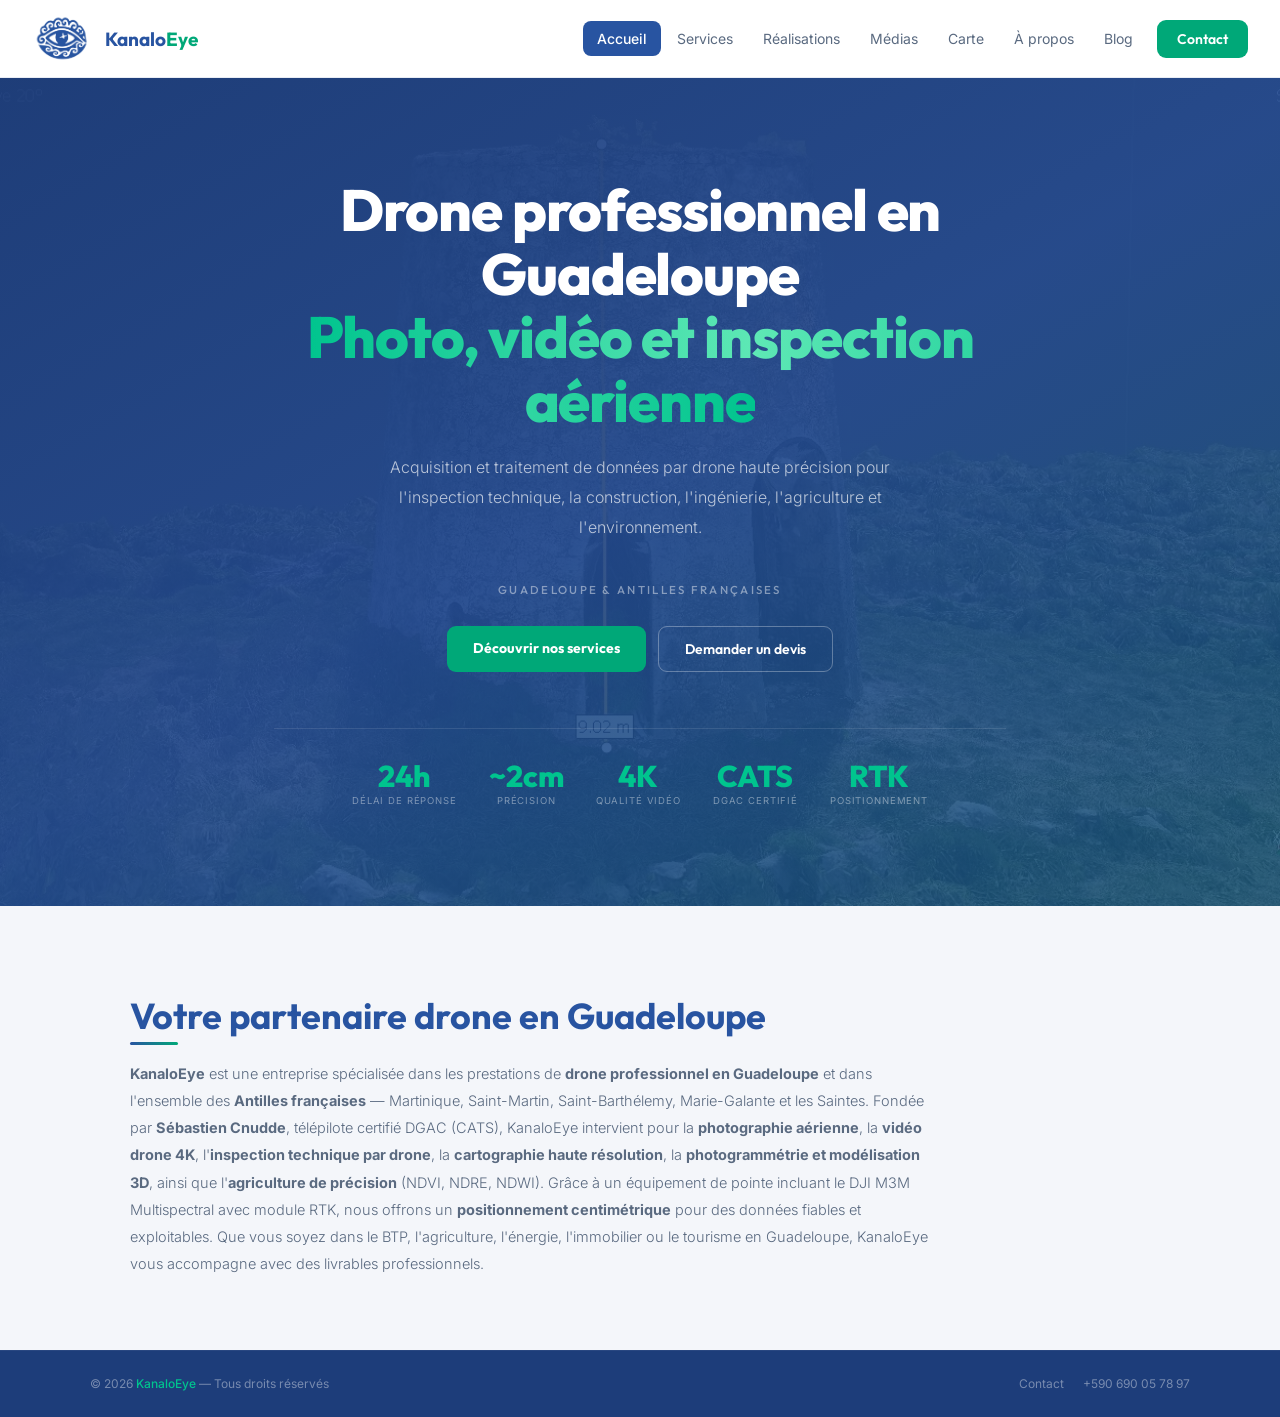
==== commit 8690f200: "maj web" ====
--- a/index.html
+++ b/index.html
@@ -14,7 +14,7 @@
   <meta property="og:type" content="website">
   <meta property="og:url" content="https://www.kanaloeye.fr/">
   <meta property="og:locale" content="fr_FR">
-  <meta property="og:image" content="https://www.kanaloeye.fr/Images_site/IMG_moulin.jpg">
+  <meta property="og:image" content="https://www.kanaloeye.fr/Images_site/IMG_moulin.webp">
   <script type="application/ld+json">
   {
     "@context": "https://schema.org",
@@ -56,14 +56,14 @@
   </script>
   <link rel="preconnect" href="https://fonts.googleapis.com">
   <link href="https://fonts.googleapis.com/css2?family=Outfit:wght@300;400;500;600;700;800&family=Inter:ital,wght@0,300;0,400;0,500;1,300&display=swap" rel="stylesheet">
-  <link rel="stylesheet" href="style.css?v=3">
+  <link rel="stylesheet" href="style.css?v=5">
 </head>
 <body>
 <noscript><p style="text-align:center;padding:2rem;font-size:16px;">Ce site nécessite JavaScript pour fonctionner. Veuillez l'activer dans votre navigateur.</p></noscript>
 
 <nav>
   <a class="logo" href="index.html">
-    <img src="Images_site/logo.png" alt="KanaloEye — Drone professionnel Guadeloupe">
+    <img src="Images_site/logo.webp" alt="KanaloEye — Drone professionnel Guadeloupe">
     <div class="logo-text">Kanalo<span>Eye</span></div>
   </a>
   <div class="nav-links" id="nav-links">
@@ -84,7 +84,7 @@
 <main class="page-content">
   <div class="hero">
     <div class="hero-video-wrap">
-      <video autoplay muted loop playsinline poster="Images_site/IMG_moulin.jpg">
+      <video autoplay muted loop playsinline poster="Images_site/IMG_moulin.webp">
         <source src="Videos_site/VD_moulin.mp4" type="video/mp4">
       </video>
     </div>
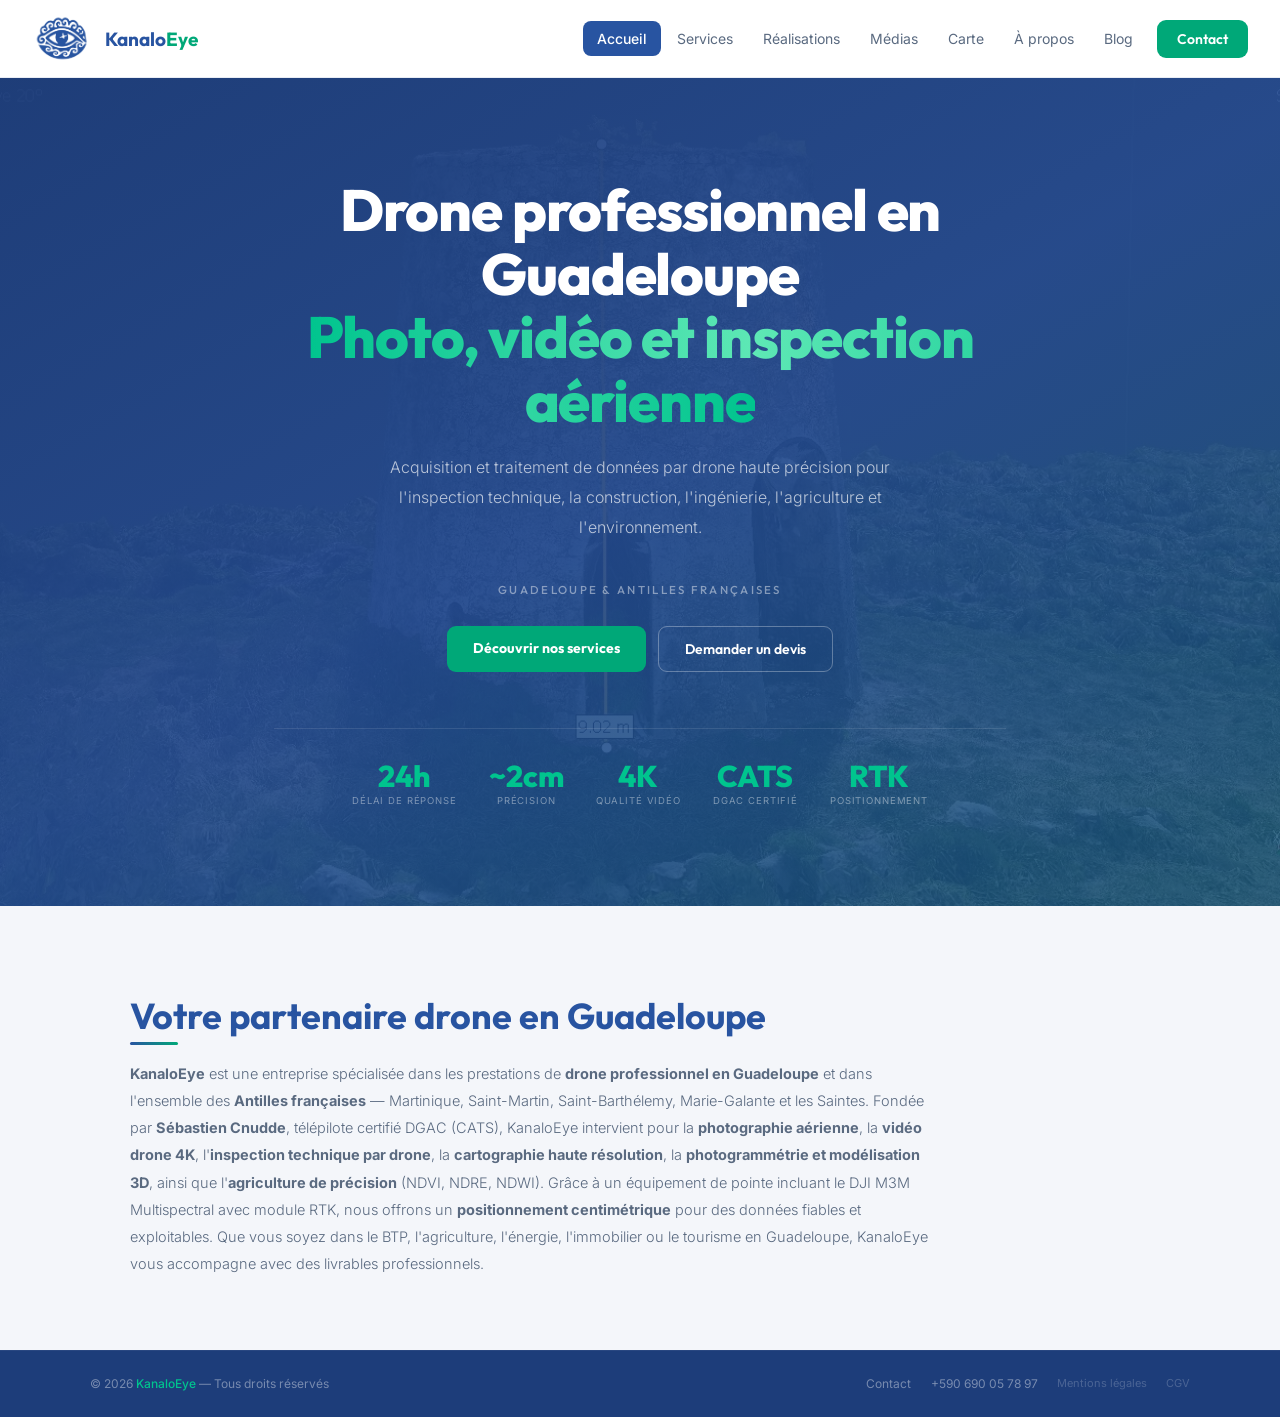
==== commit 078f1e2c: "ajout CGV" ====
--- a/index.html
+++ b/index.html
@@ -56,7 +56,7 @@
   </script>
   <link rel="preconnect" href="https://fonts.googleapis.com">
   <link href="https://fonts.googleapis.com/css2?family=Outfit:wght@300;400;500;600;700;800&family=Inter:ital,wght@0,300;0,400;0,500;1,300&display=swap" rel="stylesheet">
-  <link rel="stylesheet" href="style.css?v=5">
+  <link rel="stylesheet" href="style.css?v=7">
 </head>
 <body>
 <noscript><p style="text-align:center;padding:2rem;font-size:16px;">Ce site nécessite JavaScript pour fonctionner. Veuillez l'activer dans votre navigateur.</p></noscript>
@@ -122,6 +122,8 @@
     <div class="footer-links">
       <a href="contact.html">Contact</a>
       <a href="tel:+590690057897">+590 690 05 78 97</a>
+        <a href="mentions-legales.html">Mentions légales</a>
+        <a href="cgv.html">CGV</a>
     </div>
   </div>
 </footer>
--- a/style.css
+++ b/style.css
@@ -650,3 +650,9 @@
     .article-back{display:inline-block;font-family:'Outfit',sans-serif;font-size:13px;font-weight:500;color:var(--blue);text-decoration:none;margin-bottom:1rem;transition:color .2s}
     .article-back:hover{color:var(--emerald)}
     @media(max-width:600px){.blog-grid{grid-template-columns:1fr;padding:1.2rem}.article-content{padding:0 1.2rem 2rem}}
+
+    /* ══ FOOTER LEGAL LINKS ══ */
+    .footer-links a[href="mentions-legales.html"],
+    .footer-links a[href="cgv.html"]{font-size:11px;opacity:.5}
+    .footer-links a[href="mentions-legales.html"]:hover,
+    .footer-links a[href="cgv.html"]:hover{opacity:.8}
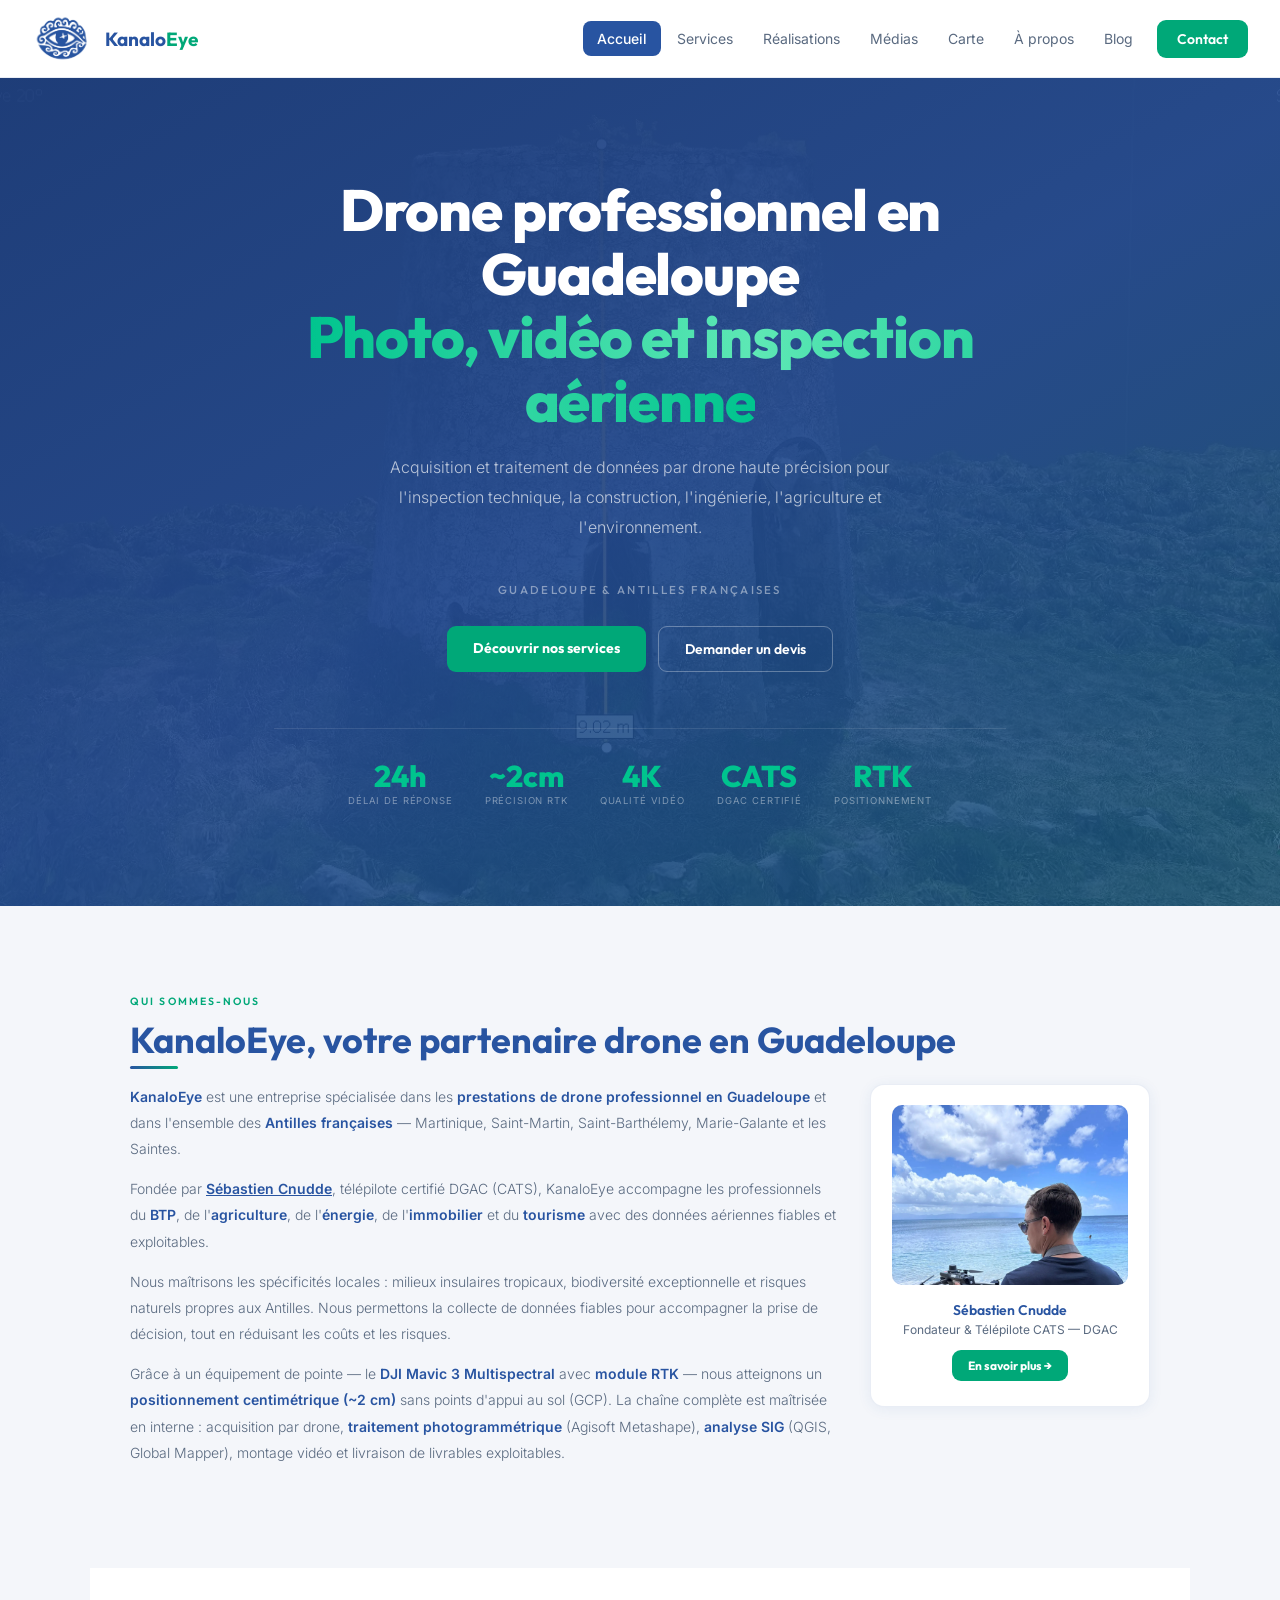
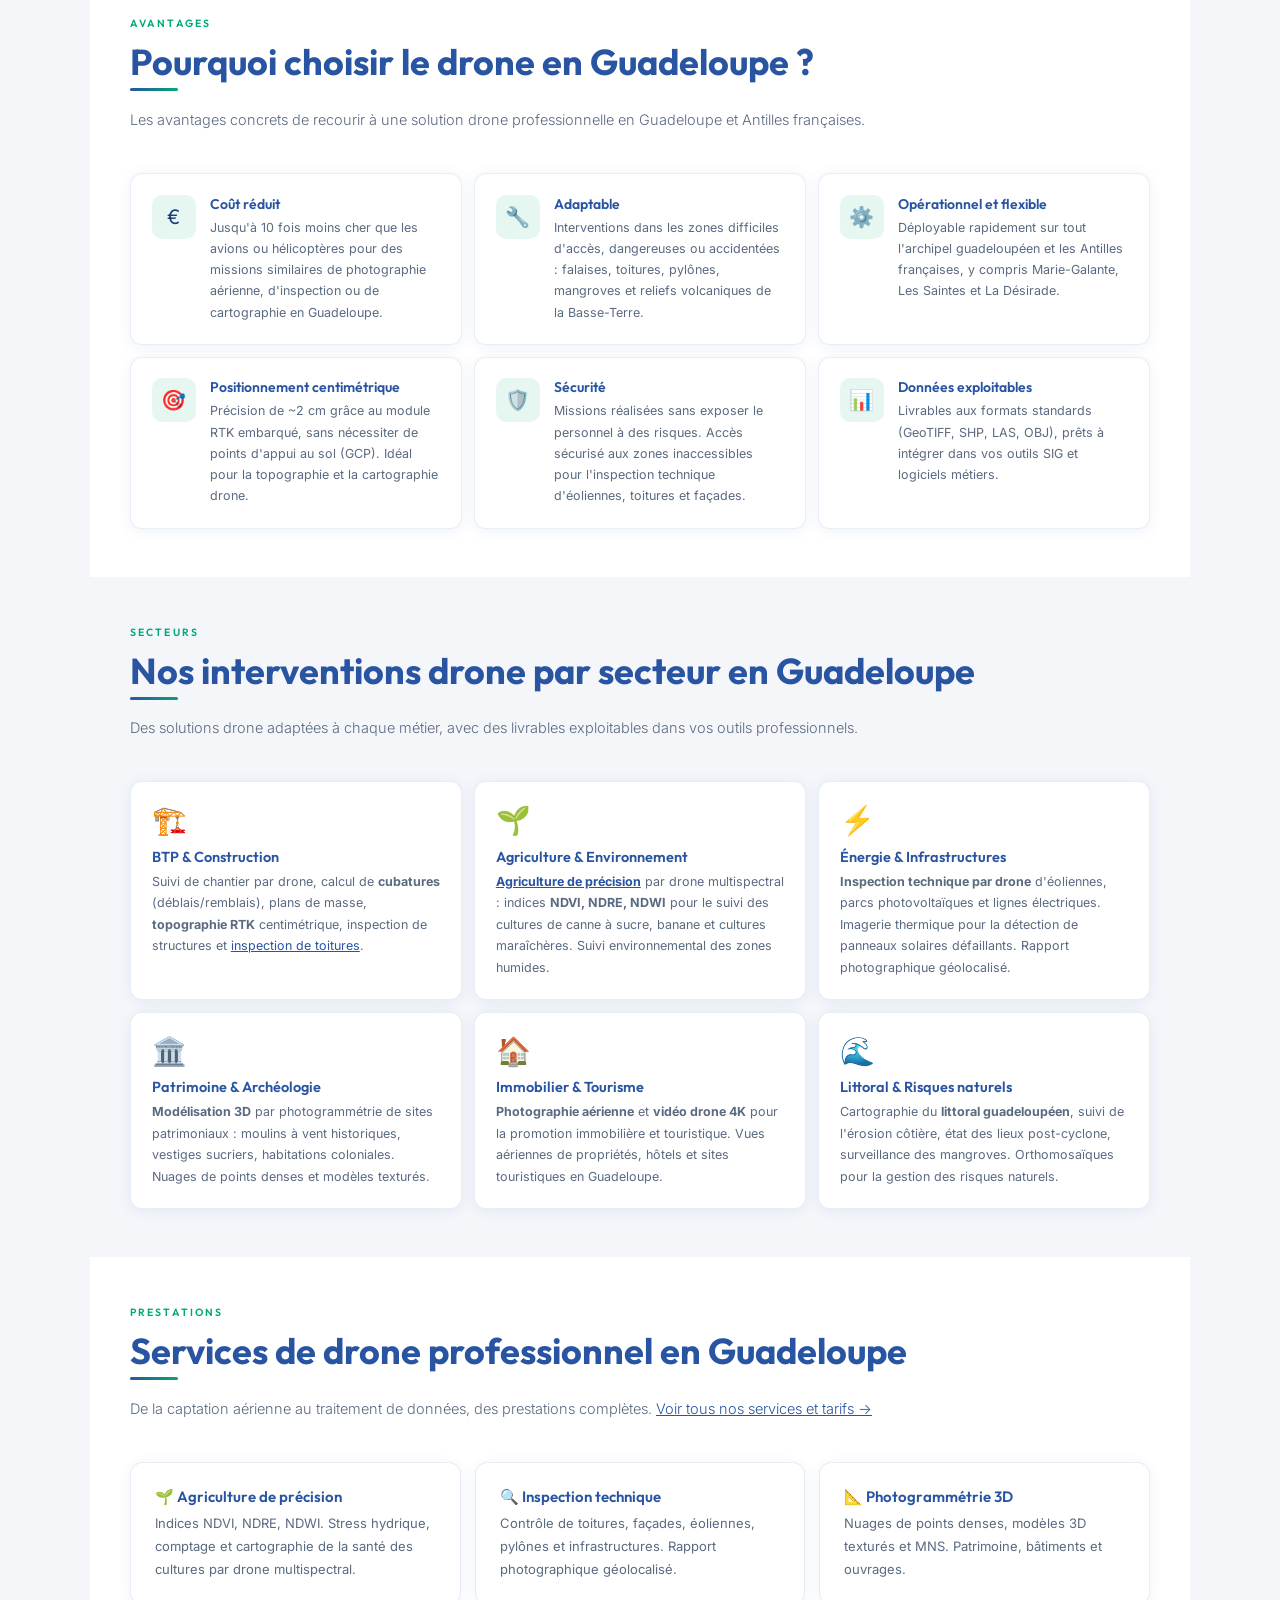
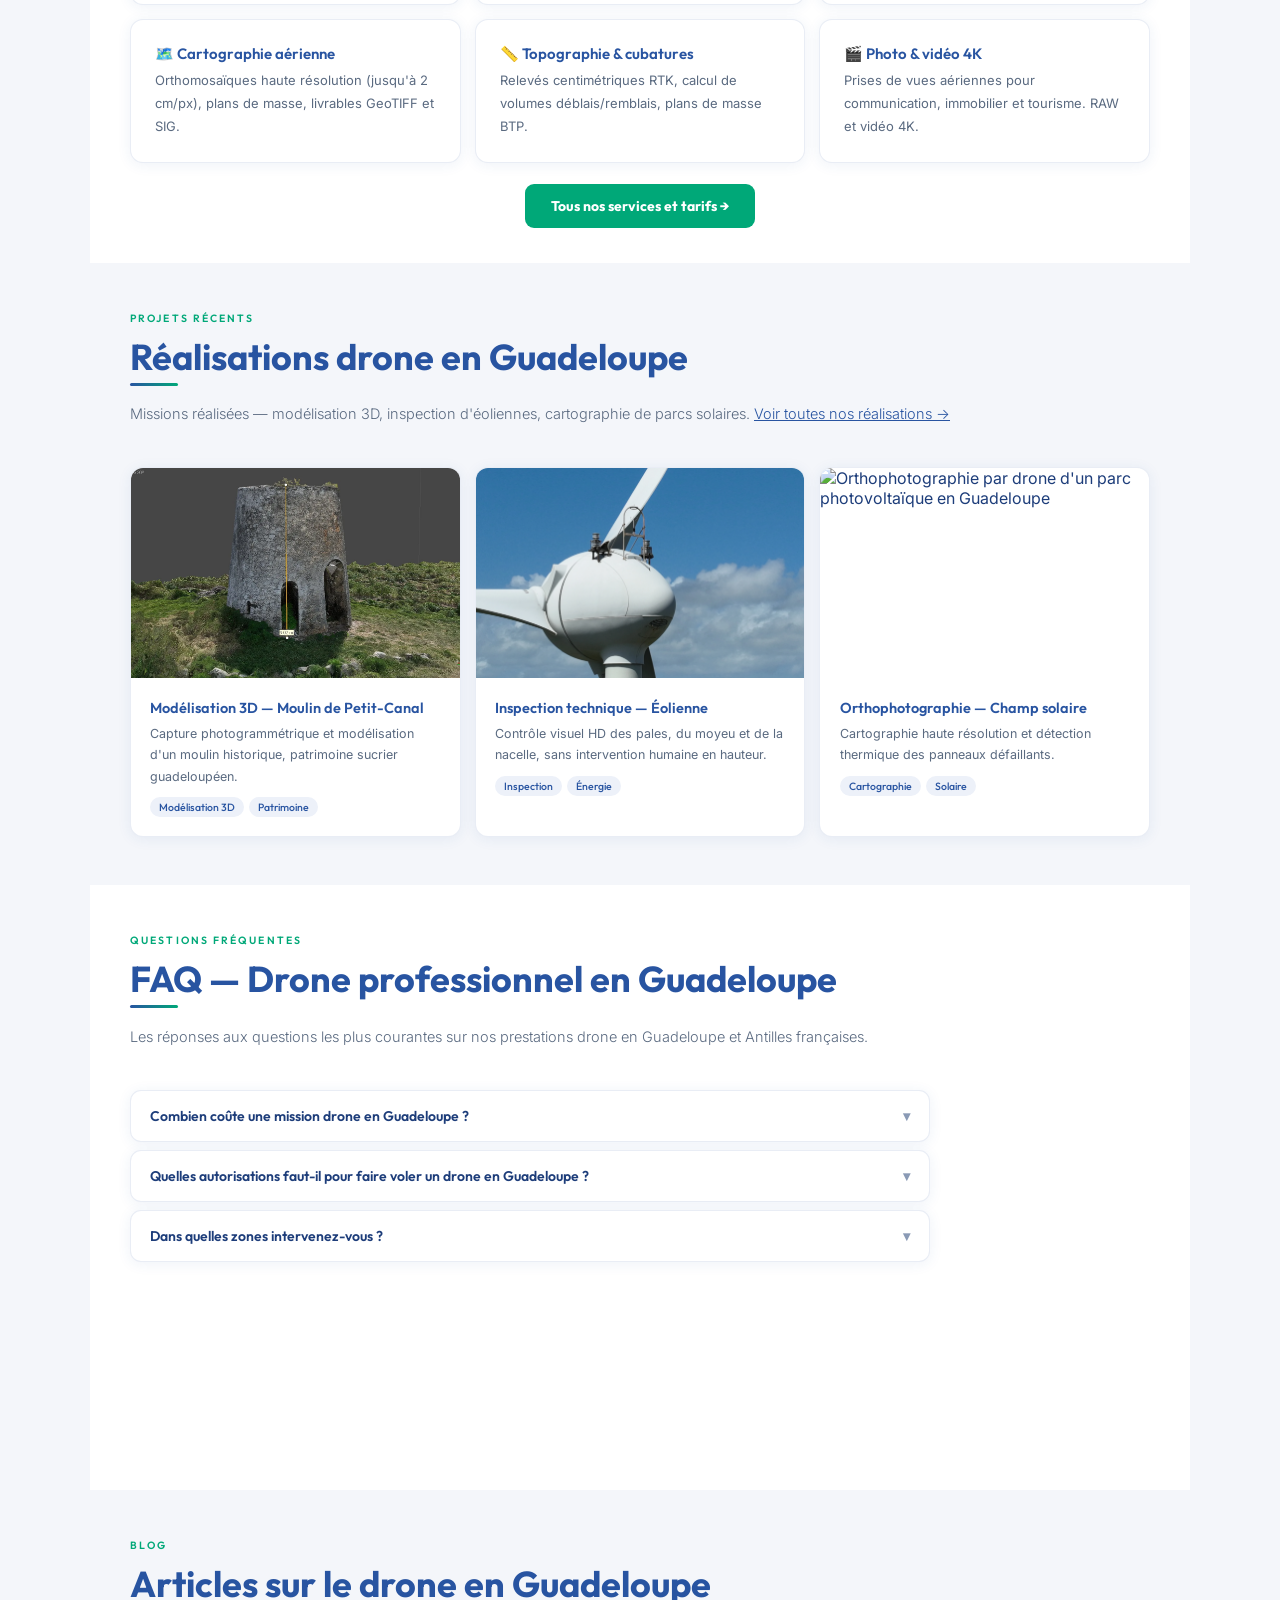
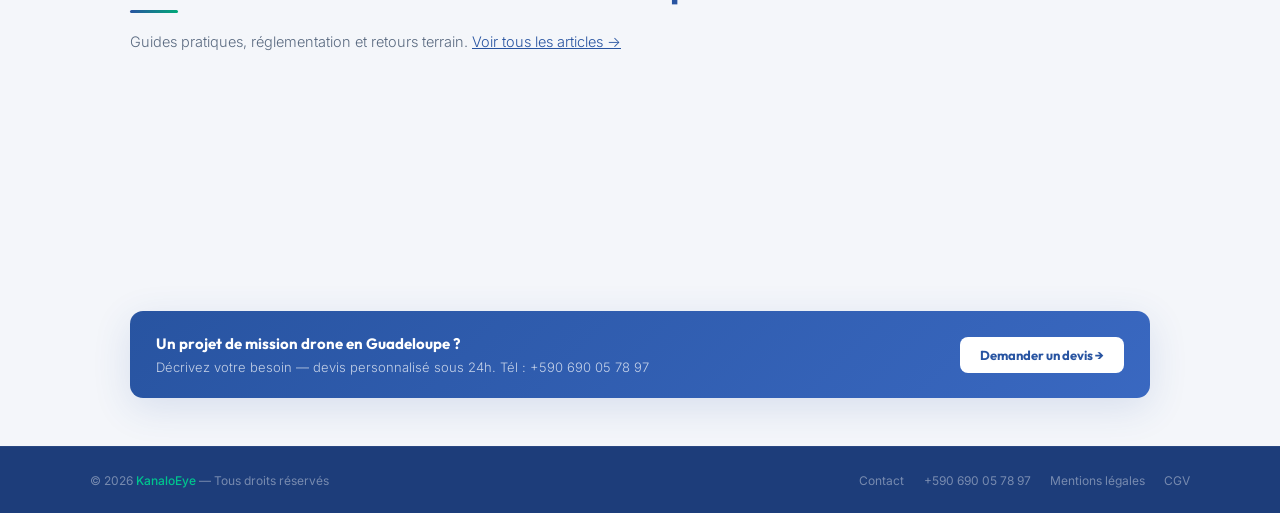
==== commit 5c4f98a6: "MAJ" ====
--- a/index.html
+++ b/index.html
@@ -2,61 +2,92 @@
 <html lang="fr">
 <head>
   <meta charset="UTF-8">
+  <link rel="icon" type="image/png" sizes="32x32" href="favicon-32x32.png">
+  <link rel="icon" type="image/png" sizes="16x16" href="favicon-16x16.png">
+  <link rel="apple-touch-icon" sizes="180x180" href="apple-touch-icon.png">
+  <link rel="icon" href="favicon.ico">
   <meta name="google-site-verification" content="NE_klnaRbZww8XMer6TBVppXNCxY0ucArnac3jed-NY" />
   <meta name="google-site-verification" content="mcS9nSsYrBSVXlRXCELRLqhzMtOWS1JSWY0ZsZjMYnc" />
   <meta name="viewport" content="width=device-width, initial-scale=1.0">
   <title>KanaloEye — Drone professionnel Guadeloupe & Antilles françaises</title>
-  <meta name="description" content="Services de drone professionnel en Guadeloupe et Antilles françaises : photographie aérienne, vidéo 4K, inspection technique, cartographie, photogrammétrie et agriculture de précision. Télépilote certifié DGAC.">
-  <meta name="keywords" content="drone Guadeloupe, drone professionnel Antilles, photo drone Guadeloupe, vidéo drone Antilles, inspection drone Guadeloupe, photogrammétrie Guadeloupe, cartographie drone, télépilote Guadeloupe">
+  <meta name="description" content="KanaloEye, drone professionnel en Guadeloupe : photographie aérienne, vidéo 4K, inspection technique, cartographie, photogrammétrie 3D, topographie RTK et agriculture de précision. Télépilote certifié DGAC. Devis sous 24h.">
+  <meta name="keywords" content="drone Guadeloupe, drone professionnel Antilles, photo drone Guadeloupe, vidéo drone Antilles, inspection drone Guadeloupe, photogrammétrie Guadeloupe, cartographie drone, télépilote Guadeloupe, drone Martinique, drone Saint-Martin, topographie drone, agriculture drone, NDVI Guadeloupe, orthophoto drone, inspection toiture drone">
   <link rel="canonical" href="https://www.kanaloeye.fr/">
   <meta property="og:title" content="KanaloEye — Drone professionnel en Guadeloupe & Antilles françaises">
-  <meta property="og:description" content="Photographie aérienne, vidéo 4K, inspection technique, cartographie et photogrammétrie par drone en Guadeloupe. Télépilote certifié DGAC.">
+  <meta property="og:description" content="Photographie aérienne, vidéo 4K, inspection technique, cartographie et photogrammétrie par drone en Guadeloupe. Télépilote certifié DGAC. Devis sous 24h.">
   <meta property="og:type" content="website">
   <meta property="og:url" content="https://www.kanaloeye.fr/">
   <meta property="og:locale" content="fr_FR">
+  <meta property="og:site_name" content="KanaloEye">
   <meta property="og:image" content="https://www.kanaloeye.fr/Images_site/IMG_moulin.webp">
+  <meta property="og:image:width" content="1200">
+  <meta property="og:image:height" content="630">
+  <meta name="twitter:card" content="summary_large_image">
+  <meta name="twitter:title" content="KanaloEye — Drone professionnel Guadeloupe">
+  <meta name="twitter:description" content="Photographie aérienne, vidéo 4K, inspection, cartographie par drone en Guadeloupe et Antilles françaises.">
+  <meta name="twitter:image" content="https://www.kanaloeye.fr/Images_site/IMG_moulin.webp">
+  <meta name="geo.region" content="GP">
+  <meta name="geo.placename" content="Guadeloupe">
+
+  <!-- Schema: LocalBusiness -->
   <script type="application/ld+json">
   {
     "@context": "https://schema.org",
     "@type": "LocalBusiness",
     "name": "KanaloEye",
-    "description": "Services de drone professionnel en Guadeloupe et Antilles françaises : photographie aérienne, vidéo 4K, inspection technique, cartographie, photogrammétrie et agriculture de précision.",
+    "description": "Services de drone professionnel en Guadeloupe et Antilles françaises : photographie aérienne, vidéo 4K, inspection technique, cartographie, photogrammétrie, topographie RTK et agriculture de précision.",
     "url": "https://www.kanaloeye.fr",
     "telephone": "+590690057897",
     "email": "contact.kanaloeye@gmail.com",
-    "founder": {
-      "@type": "Person",
-      "name": "Sébastien Cnudde",
-      "jobTitle": "Fondateur & Télépilote CATS"
-    },
+    "image": "https://www.kanaloeye.fr/Images_site/IMG_moulin.webp",
+    "founder": {"@type": "Person", "name": "Sébastien Cnudde", "jobTitle": "Fondateur & Télépilote CATS"},
     "areaServed": [
       {"@type": "Place", "name": "Guadeloupe"},
       {"@type": "Place", "name": "Martinique"},
       {"@type": "Place", "name": "Saint-Martin"},
-      {"@type": "Place", "name": "Saint-Barthélemy"}
+      {"@type": "Place", "name": "Saint-Barthélemy"},
+      {"@type": "Place", "name": "Marie-Galante"},
+      {"@type": "Place", "name": "Les Saintes"}
     ],
-    "address": {
-      "@type": "PostalAddress",
-      "addressRegion": "Guadeloupe",
-      "addressCountry": "FR"
-    },
+    "address": {"@type": "PostalAddress", "addressRegion": "Guadeloupe", "addressCountry": "FR"},
     "priceRange": "€€",
     "hasOfferCatalog": {
       "@type": "OfferCatalog",
       "name": "Services drone",
       "itemListElement": [
         {"@type": "Offer", "itemOffered": {"@type": "Service", "name": "Photographie aérienne par drone en Guadeloupe"}},
-        {"@type": "Offer", "itemOffered": {"@type": "Service", "name": "Vidéo drone 4K"}},
+        {"@type": "Offer", "itemOffered": {"@type": "Service", "name": "Vidéo drone 4K en Guadeloupe"}},
         {"@type": "Offer", "itemOffered": {"@type": "Service", "name": "Inspection technique par drone"}},
         {"@type": "Offer", "itemOffered": {"@type": "Service", "name": "Cartographie et orthophotos par drone"}},
-        {"@type": "Offer", "itemOffered": {"@type": "Service", "name": "Photogrammétrie et modélisation 3D"}}
+        {"@type": "Offer", "itemOffered": {"@type": "Service", "name": "Photogrammétrie et modélisation 3D"}},
+        {"@type": "Offer", "itemOffered": {"@type": "Service", "name": "Topographie RTK et cubatures"}},
+        {"@type": "Offer", "itemOffered": {"@type": "Service", "name": "Agriculture de précision par drone multispectral"}}
       ]
-    }
+    },
+    "sameAs": ["https://www.linkedin.com/company/112090132/"]
   }
   </script>
+
+  <!-- Schema: FAQPage -->
+  <script type="application/ld+json">
+  {
+    "@context": "https://schema.org",
+    "@type": "FAQPage",
+    "mainEntity": [
+      {"@type": "Question", "name": "Combien coûte une mission drone en Guadeloupe ?", "acceptedAnswer": {"@type": "Answer", "text": "Les tarifs démarrent à partir de 250 € pour une captation photo ou vidéo aérienne, et à partir de 500 € pour les missions techniques (photogrammétrie, cartographie, inspection, topographie RTK). Un devis personnalisé est transmis sous 24h."}},
+      {"@type": "Question", "name": "Quelles autorisations faut-il pour faire voler un drone en Guadeloupe ?", "acceptedAnswer": {"@type": "Answer", "text": "Le télépilote doit être certifié DGAC (CATS). Selon la zone, des autorisations préfectorales peuvent être nécessaires. KanaloEye se charge de toutes les démarches administratives et réglementaires."}},
+      {"@type": "Question", "name": "Dans quelles zones intervenez-vous ?", "acceptedAnswer": {"@type": "Answer", "text": "KanaloEye intervient sur l'ensemble de la Guadeloupe (Grande-Terre, Basse-Terre), ainsi qu'en Martinique, Marie-Galante, Les Saintes, Saint-Martin et Saint-Barthélemy."}},
+      {"@type": "Question", "name": "Quel drone utilisez-vous ?", "acceptedAnswer": {"@type": "Answer", "text": "Le DJI Mavic 3 Multispectral (M3M) avec module RTK pour un positionnement centimétrique (~2 cm). Caméra RGB haute résolution + caméra multispectrale 4 bandes + vidéo 4K."}},
+      {"@type": "Question", "name": "Quels livrables fournissez-vous ?", "acceptedAnswer": {"@type": "Answer", "text": "Photos RAW/JPEG, vidéos 4K, orthomosaïques GeoTIFF, modèles 3D, nuages de points, MNS/MNT, cartes NDVI/NDRE/NDWI, rapports d'inspection géolocalisés, cubatures. Formats standards SIG."}},
+      {"@type": "Question", "name": "Quel est le délai de livraison ?", "acceptedAnswer": {"@type": "Answer", "text": "24 à 48h pour photo/vidéo. 3 à 7 jours ouvrés pour les missions techniques (photogrammétrie, cartographie, analyse multispectrale)."}}
+    ]
+  }
+  </script>
+
   <link rel="preconnect" href="https://fonts.googleapis.com">
+  <link rel="preconnect" href="https://fonts.gstatic.com" crossorigin>
   <link href="https://fonts.googleapis.com/css2?family=Outfit:wght@300;400;500;600;700;800&family=Inter:ital,wght@0,300;0,400;0,500;1,300&display=swap" rel="stylesheet">
-  <link rel="stylesheet" href="style.css?v=7">
+  <link rel="stylesheet" href="style.css?v=10">
 </head>
 <body>
 <noscript><p style="text-align:center;padding:2rem;font-size:16px;">Ce site nécessite JavaScript pour fonctionner. Veuillez l'activer dans votre navigateur.</p></noscript>
@@ -82,6 +113,8 @@
 </nav>
 
 <main class="page-content">
+
+  <!-- ═══ HERO ═══ -->
   <div class="hero">
     <div class="hero-video-wrap">
       <video autoplay muted loop playsinline poster="Images_site/IMG_moulin.webp">
@@ -98,7 +131,7 @@
       </div>
       <div class="hero-stats">
         <div class="stat-item"><div class="stat-num">24h</div><div class="stat-label">Délai de réponse</div></div>
-        <div class="stat-item"><div class="stat-num">~2cm</div><div class="stat-label">Précision</div></div>
+        <div class="stat-item"><div class="stat-num">~2cm</div><div class="stat-label">Précision RTK</div></div>
         <div class="stat-item"><div class="stat-num">4K</div><div class="stat-label">Qualité vidéo</div></div>
         <div class="stat-item"><div class="stat-num">CATS</div><div class="stat-label">DGAC certifié</div></div>
         <div class="stat-item"><div class="stat-num">RTK</div><div class="stat-label">Positionnement</div></div>
@@ -106,14 +139,219 @@
     </div>
   </div>
 
-  <section class="section" style="padding-bottom:2rem">
-    <h2 class="section-title">Votre partenaire drone en Guadeloupe</h2>
-    <p class="section-sub" style="max-width:800px">
-      <strong>KanaloEye</strong> est une entreprise spécialisée dans les prestations de <strong>drone professionnel en Guadeloupe</strong> et dans l'ensemble des <strong>Antilles françaises</strong> — Martinique, Saint-Martin, Saint-Barthélemy, Marie-Galante et les Saintes.
-      Fondée par <strong>Sébastien Cnudde</strong>, télépilote certifié DGAC (CATS), KanaloEye intervient pour la <strong>photographie aérienne</strong>, la <strong>vidéo drone 4K</strong>, l'<strong>inspection technique par drone</strong>, la <strong>cartographie haute résolution</strong>, la <strong>photogrammétrie et modélisation 3D</strong>, ainsi que l'<strong>agriculture de précision</strong> (NDVI, NDRE, NDWI).
-      Grâce à un équipement de pointe incluant le DJI M3M Multispectral avec module RTK, nous offrons un <strong>positionnement centimétrique</strong> pour des données fiables et exploitables. Que vous soyez dans le BTP, l'agriculture, l'énergie, l'immobilier ou le tourisme en Guadeloupe, KanaloEye vous accompagne avec des livrables professionnels.
-    </p>
-  </section>
+  <!-- ═══ PRÉSENTATION ENTREPRISE ═══ -->
+  <section class="section">
+    <div class="section-label">Qui sommes-nous</div>
+    <h2 class="section-title">KanaloEye, votre partenaire drone en Guadeloupe</h2>
+    <div class="home-intro-grid">
+      <div class="home-intro-text">
+        <p><strong>KanaloEye</strong> est une entreprise spécialisée dans les <strong>prestations de drone professionnel en Guadeloupe</strong> et dans l'ensemble des <strong>Antilles françaises</strong> — Martinique, Saint-Martin, Saint-Barthélemy, Marie-Galante et les Saintes.</p>
+        <p>Fondée par <a href="a-propos.html" style="color:var(--blue);text-decoration:underline"><strong>Sébastien Cnudde</strong></a>, télépilote certifié DGAC (CATS), KanaloEye accompagne les professionnels du <strong>BTP</strong>, de l'<strong>agriculture</strong>, de l'<strong>énergie</strong>, de l'<strong>immobilier</strong> et du <strong>tourisme</strong> avec des données aériennes fiables et exploitables.</p>
+        <p>Nous maîtrisons les spécificités locales : milieux insulaires tropicaux, biodiversité exceptionnelle et risques naturels propres aux Antilles. Nous permettons la collecte de données fiables pour accompagner la prise de décision, tout en réduisant les coûts et les risques.</p>
+        <p>Grâce à un équipement de pointe — le <strong>DJI Mavic 3 Multispectral</strong> avec <strong>module RTK</strong> — nous atteignons un <strong>positionnement centimétrique (~2 cm)</strong> sans points d'appui au sol (GCP). La chaîne complète est maîtrisée en interne : acquisition par drone, <strong>traitement photogrammétrique</strong> (Agisoft Metashape), <strong>analyse SIG</strong> (QGIS, Global Mapper), montage vidéo et livraison de livrables exploitables.</p>
+      </div>
+      <div class="home-intro-side">
+        <div class="home-intro-card">
+          <img src="Images_site/IMG_SEB_pilote3.webp" alt="Sébastien Cnudde — Télépilote drone certifié DGAC en Guadeloupe" loading="lazy" style="width:100%;height:180px;object-fit:cover;object-position:top;border-radius:10px;margin-bottom:1rem">
+          <div style="font-family:'Outfit',sans-serif;font-size:14px;font-weight:600;color:var(--blue);margin-bottom:3px">Sébastien Cnudde</div>
+          <div style="font-size:12px;color:var(--gray);margin-bottom:.8rem">Fondateur & Télépilote CATS — DGAC</div>
+          <a href="a-propos.html" class="btn-primary" style="font-size:12px;padding:8px 16px;display:inline-block">En savoir plus →</a>
+        </div>
+      </div>
+    </div>
+  </section>
+
+  <!-- ═══ POURQUOI LE DRONE (déplacé de à propos) ═══ -->
+  <section class="section" style="background:#fff;padding-top:3rem;padding-bottom:3rem">
+    <div class="section-label">Avantages</div>
+    <h2 class="section-title">Pourquoi choisir le drone en Guadeloupe ?</h2>
+    <p class="section-sub">Les avantages concrets de recourir à une solution drone professionnelle en Guadeloupe et Antilles françaises.</p>
+    <div class="interets-grid">
+      <div class="interet-card"><div class="interet-icon-wrap">€</div><div class="interet-body"><h3>Coût réduit</h3><p>Jusqu'à 10 fois moins cher que les avions ou hélicoptères pour des missions similaires de photographie aérienne, d'inspection ou de cartographie en Guadeloupe.</p></div></div>
+      <div class="interet-card"><div class="interet-icon-wrap">🔧</div><div class="interet-body"><h3>Adaptable</h3><p>Interventions dans les zones difficiles d'accès, dangereuses ou accidentées : falaises, toitures, pylônes, mangroves et reliefs volcaniques de la Basse-Terre.</p></div></div>
+      <div class="interet-card"><div class="interet-icon-wrap">⚙️</div><div class="interet-body"><h3>Opérationnel et flexible</h3><p>Déployable rapidement sur tout l'archipel guadeloupéen et les Antilles françaises, y compris Marie-Galante, Les Saintes et La Désirade.</p></div></div>
+      <div class="interet-card"><div class="interet-icon-wrap">🎯</div><div class="interet-body"><h3>Positionnement centimétrique</h3><p>Précision de ~2 cm grâce au module RTK embarqué, sans nécessiter de points d'appui au sol (GCP). Idéal pour la topographie et la cartographie drone.</p></div></div>
+      <div class="interet-card"><div class="interet-icon-wrap">🛡️</div><div class="interet-body"><h3>Sécurité</h3><p>Missions réalisées sans exposer le personnel à des risques. Accès sécurisé aux zones inaccessibles pour l'inspection technique d'éoliennes, toitures et façades.</p></div></div>
+      <div class="interet-card"><div class="interet-icon-wrap">📊</div><div class="interet-body"><h3>Données exploitables</h3><p>Livrables aux formats standards (GeoTIFF, SHP, LAS, OBJ), prêts à intégrer dans vos outils SIG et logiciels métiers.</p></div></div>
+    </div>
+  </section>
+
+  <!-- ═══ SECTEURS D'ACTIVITÉ ═══ -->
+  <section class="section" style="padding-top:3rem;padding-bottom:3rem">
+    <div class="section-label">Secteurs</div>
+    <h2 class="section-title">Nos interventions drone par secteur en Guadeloupe</h2>
+    <p class="section-sub">Des solutions drone adaptées à chaque métier, avec des livrables exploitables dans vos outils professionnels.</p>
+    <div class="secteurs-grid">
+      <div class="secteur-card">
+        <div class="secteur-icon">🏗️</div>
+        <h3>BTP & Construction</h3>
+        <p>Suivi de chantier par drone, calcul de <strong>cubatures</strong> (déblais/remblais), plans de masse, <strong>topographie RTK</strong> centimétrique, inspection de structures et <a href="blog-inspection-toiture.html" style="color:var(--blue);text-decoration:underline">inspection de toitures</a>.</p>
+      </div>
+      <div class="secteur-card">
+        <div class="secteur-icon">🌱</div>
+        <h3>Agriculture & Environnement</h3>
+        <p><strong><a href="blog-agriculture-precision.html" style="color:var(--blue);text-decoration:underline">Agriculture de précision</a></strong> par drone multispectral : indices <strong>NDVI, NDRE, NDWI</strong> pour le suivi des cultures de canne à sucre, banane et cultures maraîchères. Suivi environnemental des zones humides.</p>
+      </div>
+      <div class="secteur-card">
+        <div class="secteur-icon">⚡</div>
+        <h3>Énergie & Infrastructures</h3>
+        <p><strong>Inspection technique par drone</strong> d'éoliennes, parcs photovoltaïques et lignes électriques. Imagerie thermique pour la détection de panneaux solaires défaillants. Rapport photographique géolocalisé.</p>
+      </div>
+      <div class="secteur-card">
+        <div class="secteur-icon">🏛️</div>
+        <h3>Patrimoine & Archéologie</h3>
+        <p><strong>Modélisation 3D</strong> par photogrammétrie de sites patrimoniaux : moulins à vent historiques, vestiges sucriers, habitations coloniales. Nuages de points denses et modèles texturés.</p>
+      </div>
+      <div class="secteur-card">
+        <div class="secteur-icon">🏠</div>
+        <h3>Immobilier & Tourisme</h3>
+        <p><strong>Photographie aérienne</strong> et <strong>vidéo drone 4K</strong> pour la promotion immobilière et touristique. Vues aériennes de propriétés, hôtels et sites touristiques en Guadeloupe.</p>
+      </div>
+      <div class="secteur-card">
+        <div class="secteur-icon">🌊</div>
+        <h3>Littoral & Risques naturels</h3>
+        <p>Cartographie du <strong>littoral guadeloupéen</strong>, suivi de l'érosion côtière, état des lieux post-cyclone, surveillance des mangroves. Orthomosaïques pour la gestion des risques naturels.</p>
+      </div>
+    </div>
+  </section>
+
+  <!-- ═══ SERVICES RAPIDE ═══ -->
+  <section class="section" style="background:#fff;padding-top:3rem;padding-bottom:3rem">
+    <div class="section-label">Prestations</div>
+    <h2 class="section-title">Services de drone professionnel en Guadeloupe</h2>
+    <p class="section-sub">De la captation aérienne au traitement de données, des prestations complètes. <a href="services.html" style="color:var(--blue);text-decoration:underline">Voir tous nos services et tarifs →</a></p>
+    <div class="services-grid">
+      <a href="services.html" class="service-card" style="text-decoration:none;color:inherit">
+        <h3>🌱 Agriculture de précision</h3>
+        <p>Indices NDVI, NDRE, NDWI. Stress hydrique, comptage et cartographie de la santé des cultures par drone multispectral.</p>
+      </a>
+      <a href="services.html" class="service-card" style="text-decoration:none;color:inherit">
+        <h3>🔍 Inspection technique</h3>
+        <p>Contrôle de toitures, façades, éoliennes, pylônes et infrastructures. Rapport photographique géolocalisé.</p>
+      </a>
+      <a href="services.html" class="service-card" style="text-decoration:none;color:inherit">
+        <h3>📐 Photogrammétrie 3D</h3>
+        <p>Nuages de points denses, modèles 3D texturés et MNS. Patrimoine, bâtiments et ouvrages.</p>
+      </a>
+      <a href="services.html" class="service-card" style="text-decoration:none;color:inherit">
+        <h3>🗺️ Cartographie aérienne</h3>
+        <p>Orthomosaïques haute résolution (jusqu'à 2 cm/px), plans de masse, livrables GeoTIFF et SIG.</p>
+      </a>
+      <a href="services.html" class="service-card" style="text-decoration:none;color:inherit">
+        <h3>📏 Topographie & cubatures</h3>
+        <p>Relevés centimétriques RTK, calcul de volumes déblais/remblais, plans de masse BTP.</p>
+      </a>
+      <a href="services.html" class="service-card" style="text-decoration:none;color:inherit">
+        <h3>🎬 Photo & vidéo 4K</h3>
+        <p>Prises de vues aériennes pour communication, immobilier et tourisme. RAW et vidéo 4K.</p>
+      </a>
+    </div>
+    <div style="text-align:center;margin-top:2rem">
+      <a class="btn-primary" href="services.html">Tous nos services et tarifs →</a>
+    </div>
+  </section>
+
+  <!-- ═══ RÉALISATIONS APERÇU ═══ -->
+  <section class="section" style="padding-top:3rem;padding-bottom:3rem">
+    <div class="section-label">Projets récents</div>
+    <h2 class="section-title">Réalisations drone en Guadeloupe</h2>
+    <p class="section-sub">Missions réalisées — modélisation 3D, inspection d'éoliennes, cartographie de parcs solaires. <a href="realisations.html" style="color:var(--blue);text-decoration:underline">Voir toutes nos réalisations →</a></p>
+    <div class="real-grid">
+      <a href="realisations.html" class="real-card" style="text-decoration:none;color:inherit">
+        <div class="real-thumb"><img src="Images_site/IMG_moulin.webp" alt="Modélisation 3D par drone du moulin de Petit-Canal en Guadeloupe" loading="lazy"></div>
+        <div class="real-body">
+          <h3>Modélisation 3D — Moulin de Petit-Canal</h3>
+          <p>Capture photogrammétrique et modélisation d'un moulin historique, patrimoine sucrier guadeloupéen.</p>
+          <div class="tags"><span class="tag">Modélisation 3D</span><span class="tag">Patrimoine</span></div>
+        </div>
+      </a>
+      <a href="realisations.html" class="real-card" style="text-decoration:none;color:inherit">
+        <div class="real-thumb"><img src="Images_site/IMG_eolienne.webp" alt="Inspection par drone d'une éolienne en Guadeloupe" loading="lazy"></div>
+        <div class="real-body">
+          <h3>Inspection technique — Éolienne</h3>
+          <p>Contrôle visuel HD des pales, du moyeu et de la nacelle, sans intervention humaine en hauteur.</p>
+          <div class="tags"><span class="tag">Inspection</span><span class="tag">Énergie</span></div>
+        </div>
+      </a>
+      <a href="realisations.html" class="real-card" style="text-decoration:none;color:inherit">
+        <div class="real-thumb"><img src="Images_site/IMG_ortho photovoltaique PC.webp" alt="Orthophotographie par drone d'un parc photovoltaïque en Guadeloupe" loading="lazy"></div>
+        <div class="real-body">
+          <h3>Orthophotographie — Champ solaire</h3>
+          <p>Cartographie haute résolution et détection thermique des panneaux défaillants.</p>
+          <div class="tags"><span class="tag">Cartographie</span><span class="tag">Solaire</span></div>
+        </div>
+      </a>
+    </div>
+  </section>
+
+  <!-- ═══ FAQ ═══ -->
+  <section class="section" style="background:#fff;padding-top:3rem;padding-bottom:3rem">
+    <div class="section-label">Questions fréquentes</div>
+    <h2 class="section-title">FAQ — Drone professionnel en Guadeloupe</h2>
+    <p class="section-sub">Les réponses aux questions les plus courantes sur nos prestations drone en Guadeloupe et Antilles françaises.</p>
+    <div class="faq-list">
+      <details class="faq-item">
+        <summary class="faq-question">Combien coûte une mission drone en Guadeloupe ?</summary>
+        <div class="faq-answer"><p>Les tarifs démarrent à partir de <strong>250 €</strong> pour une captation photo ou vidéo aérienne, et à partir de <strong>500 €</strong> pour les missions techniques (photogrammétrie, cartographie, inspection, topographie RTK). Chaque mission est unique : un <a href="contact.html" style="color:var(--blue);text-decoration:underline">devis personnalisé</a> vous est transmis sous 24h.</p></div>
+      </details>
+      <details class="faq-item">
+        <summary class="faq-question">Quelles autorisations faut-il pour faire voler un drone en Guadeloupe ?</summary>
+        <div class="faq-answer"><p>Le télépilote doit être certifié DGAC (certificat <strong>CATS</strong>). Selon la zone de vol, des autorisations préfectorales peuvent être nécessaires. KanaloEye <strong>se charge de toutes les démarches</strong> administratives et réglementaires. Consultez notre <a href="carte.html" style="color:var(--blue);text-decoration:underline">carte des restrictions de vol</a>. Pour en savoir plus, lisez notre <a href="blog-drone-guadeloupe.html" style="color:var(--blue);text-decoration:underline">guide complet sur la réglementation drone en Guadeloupe</a>.</p></div>
+      </details>
+      <details class="faq-item">
+        <summary class="faq-question">Dans quelles zones intervenez-vous ?</summary>
+        <div class="faq-answer"><p>KanaloEye intervient sur l'ensemble de la <strong>Guadeloupe</strong> (Grande-Terre, Basse-Terre), ainsi que dans les <strong>Antilles françaises</strong> : Martinique, Marie-Galante, Les Saintes, La Désirade, Saint-Martin et Saint-Barthélemy.</p></div>
+      </details>
+      <details class="faq-item">
+        <summary class="faq-question">Quel drone utilisez-vous ?</summary>
+        <div class="faq-answer"><p>Le <strong>DJI Mavic 3 Multispectral (M3M)</strong> avec <strong>module RTK</strong> (~2 cm de précision). Caméra RGB haute résolution + caméra multispectrale 4 bandes + vidéo 4K. <a href="a-propos.html" style="color:var(--blue);text-decoration:underline">En savoir plus sur l'équipement →</a></p></div>
+      </details>
+      <details class="faq-item">
+        <summary class="faq-question">Quels livrables fournissez-vous après une mission ?</summary>
+        <div class="faq-answer"><p>Selon la mission : photos RAW/JPEG, vidéos 4K montées, <strong>orthomosaïques géoréférencées</strong> (GeoTIFF), modèles 3D texturés, nuages de points, MNS/MNT, cartes <strong>NDVI/NDRE/NDWI</strong>, rapports d'inspection géolocalisés, cubatures et plans de masse. Tous aux formats standards SIG.</p></div>
+      </details>
+      <details class="faq-item">
+        <summary class="faq-question">Quel est le délai pour recevoir les résultats ?</summary>
+        <div class="faq-answer"><p><strong>24 à 48h</strong> pour photo/vidéo. <strong>3 à 7 jours ouvrés</strong> pour les missions techniques (photogrammétrie, cartographie, analyse multispectrale).</p></div>
+      </details>
+    </div>
+  </section>
+
+  <!-- ═══ BLOG APERÇU ═══ -->
+  <section class="section" style="padding-top:3rem;padding-bottom:2rem">
+    <div class="section-label">Blog</div>
+    <h2 class="section-title">Articles sur le drone en Guadeloupe</h2>
+    <p class="section-sub">Guides pratiques, réglementation et retours terrain. <a href="blog.html" style="color:var(--blue);text-decoration:underline">Voir tous les articles →</a></p>
+    <div class="home-blog-grid">
+      <a href="blog-drone-guadeloupe.html" class="home-blog-link">
+        <span class="home-blog-cat">Guide</span>
+        <span class="home-blog-title">Drone professionnel en Guadeloupe : services, tarifs et réglementation</span>
+        <span class="home-blog-arrow">→</span>
+      </a>
+      <a href="blog-inspection-toiture.html" class="home-blog-link">
+        <span class="home-blog-cat">Inspection</span>
+        <span class="home-blog-title">Inspection de toiture par drone : avantages, prix et déroulement</span>
+        <span class="home-blog-arrow">→</span>
+      </a>
+      <a href="blog-agriculture-precision.html" class="home-blog-link">
+        <span class="home-blog-cat">Agriculture</span>
+        <span class="home-blog-title">Agriculture de précision par drone aux Antilles : NDVI, NDRE et applications</span>
+        <span class="home-blog-arrow">→</span>
+      </a>
+    </div>
+  </section>
+
+  <!-- ═══ CTA FINAL ═══ -->
+  <section class="section" style="padding-top:1rem;padding-bottom:3rem">
+    <div class="tarifs-recap">
+      <div class="tarifs-recap-text">
+        <strong>Un projet de mission drone en Guadeloupe ?</strong>
+        <span>Décrivez votre besoin — devis personnalisé sous 24h. Tél : +590 690 05 78 97</span>
+      </div>
+      <a class="tarifs-recap-btn" href="contact.html">Demander un devis →</a>
+    </div>
+  </section>
+
 </main>
 
 <footer>
@@ -122,8 +360,8 @@
     <div class="footer-links">
       <a href="contact.html">Contact</a>
       <a href="tel:+590690057897">+590 690 05 78 97</a>
-        <a href="mentions-legales.html">Mentions légales</a>
-        <a href="cgv.html">CGV</a>
+      <a href="mentions-legales.html">Mentions légales</a>
+      <a href="cgv.html">CGV</a>
     </div>
   </div>
 </footer>
@@ -133,6 +371,13 @@
   document.getElementById('nav-links').classList.toggle('open');
   document.getElementById('hamburger').classList.toggle('open');
 }
+document.addEventListener('DOMContentLoaded', () => {
+  const revealSelectors = ['.interet-card','.secteur-card','.service-card','.real-card','.faq-item','.home-blog-link'];
+  const els = document.querySelectorAll(revealSelectors.join(','));
+  els.forEach(el => { el.classList.add('reveal'); const siblings=el.parentElement?.children; if(siblings){const idx=Array.from(siblings).indexOf(el);if(idx>=0&&idx<6)el.classList.add('reveal-delay-'+(idx+1));} });
+  const io = new IntersectionObserver(entries=>{entries.forEach(e=>{if(e.isIntersecting){e.target.classList.add('visible');io.unobserve(e.target);}});},{threshold:0.12,rootMargin:'0px 0px -40px 0px'});
+  els.forEach(el=>io.observe(el));
+});
 </script>
 </body>
 </html>
--- a/style.css
+++ b/style.css
@@ -40,14 +40,11 @@
     .nav-link.active{background:var(--blue);color:#fff;font-weight:500}
     .nav-cta{background:var(--emerald);color:#fff;border:none;padding:10px 20px;border-radius:9px;font-family:'Outfit',sans-serif;font-weight:600;font-size:14px;cursor:pointer;transition:all .18s;white-space:nowrap;margin-left:8px}
     .nav-cta:hover{background:var(--em2);box-shadow:0 4px 16px rgba(0,168,120,.3)}
-    .nav-hamburger{display:none;background:none;border:none;cursor:pointer;padding:8px;flex-shrink:0;width:36px;height:36px;position:relative}
-    .nav-hamburger span{display:block;width:22px;height:2px;background:var(--blue);border-radius:2px;transition:all .3s ease;position:absolute;left:7px}
-    .nav-hamburger span:nth-child(1){top:8px}
-    .nav-hamburger span:nth-child(2){top:17px}
-    .nav-hamburger span:nth-child(3){top:26px}
-    .nav-hamburger.open span:nth-child(1){top:17px;transform:rotate(45deg)}
+    .nav-hamburger{display:none;background:none;border:none;cursor:pointer;padding:6px;flex-shrink:0}
+    .nav-hamburger span{display:block;width:22px;height:2px;background:var(--blue);margin:5px 0;border-radius:2px;transition:all .25s}
+    .nav-hamburger.open span:nth-child(1){transform:rotate(45deg) translate(5px,5px)}
     .nav-hamburger.open span:nth-child(2){opacity:0}
-    .nav-hamburger.open span:nth-child(3){top:17px;transform:rotate(-45deg)}
+    .nav-hamburger.open span:nth-child(3){transform:rotate(-45deg) translate(5px,-5px)}
 
     /* ══ PAGES ══ */
     
@@ -298,7 +295,7 @@
       .nav-links.open{display:flex}
       .nav-link{width:100%;text-align:left;padding:10px 14px}
       .nav-cta{width:100%;margin:6px 0 0;text-align:center;padding:11px}
-      .nav-hamburger{display:block}
+      .nav-hamburger{display:flex;flex-direction:column}
       .contact-layout{grid-template-columns:1fr}
       .about-grid{grid-template-columns:1fr}
       .tarifs-intro{flex-direction:column}
@@ -306,18 +303,14 @@
     }
 
     /* ══ CARTE ══ */
-    .carte-section{padding:3rem 1.5rem 4rem;max-width:1100px;margin:0 auto;position:relative}
+    .carte-section{padding:3rem 1.5rem 4rem;max-width:1100px;margin:0 auto}
     @media(min-width:640px){.carte-section{padding:4rem 2.5rem 5rem}}
     .map-container{position:relative;border-radius:16px;overflow:hidden;border:1px solid var(--border);box-shadow:var(--shadow2);background:#000}
     #map{height:580px;width:100%}
     @media(max-width:640px){#map{height:420px}}
     .map-inset-panel{position:absolute;bottom:16px;left:16px;z-index:1000;background:linear-gradient(135deg,rgba(255,255,255,.97),rgba(253,254,255,.94));backdrop-filter:blur(14px) saturate(1.4);-webkit-backdrop-filter:blur(14px) saturate(1.4);border:1px solid rgba(255,255,255,.8);border-radius:14px;padding:.9rem 1.1rem;box-shadow:0 8px 32px rgba(40,84,161,.12),0 2px 8px rgba(40,84,161,.06),inset 0 1px 0 rgba(255,255,255,.9);width:250px;display:flex;flex-direction:column;gap:.75rem;animation:panelSlideIn .6s cubic-bezier(.22,1,.36,1) both}
-    @media(max-width:640px){.map-inset-panel{display:none;width:calc(100% - 24px);left:12px;bottom:12px}
-      .map-inset-panel.mobile-open{display:flex}}
-    .map-legend-toggle{display:none;margin-top:.8rem;padding:10px 18px;background:var(--blue);color:#fff;border:none;border-radius:10px;font-family:'Outfit',sans-serif;font-size:13px;font-weight:600;cursor:pointer;width:100%;text-align:center}
-    .map-legend-toggle:hover{background:var(--emerald)}
-    @media(max-width:640px){.map-legend-toggle{display:block}}
     @keyframes panelSlideIn{from{opacity:0;transform:translateY(16px) scale(.96)}to{opacity:1;transform:translateY(0) scale(1)}}
+    @media(max-width:500px){.map-inset-panel{width:calc(100% - 32px);bottom:12px;left:12px}}
     .mip-label{font-size:9.5px;font-weight:700;color:var(--gray2);text-transform:uppercase;letter-spacing:.12em;font-family:'Outfit',sans-serif;margin-bottom:2px}
     .ucl-items{display:flex;flex-direction:column;gap:4px}
     .ucl-item{display:flex;align-items:center;gap:7px;font-size:11px;color:var(--gray);line-height:1.35;padding:3px 6px;margin:0 -6px;border-radius:6px;transition:all .25s cubic-bezier(.4,0,.2,1);opacity:0;transform:translateX(-4px);animation:uclFadeIn .5s cubic-bezier(.22,1,.36,1) forwards}
@@ -612,47 +605,102 @@
     .about-text-col h2{font-family:'Outfit',sans-serif;font-size:clamp(18px,2.5vw,22px);font-weight:700;color:var(--blue);margin-bottom:1rem;line-height:1.3}
     .contact-info h2{font-family:'Outfit',sans-serif;font-size:20px;font-weight:700;color:var(--blue);margin-bottom:.9rem}
 
-    /* ══ BLOG STYLES ══ */
-    .blog-hero{padding:5rem 2rem 3rem;text-align:center;background:linear-gradient(135deg,var(--blue2),var(--bg))}
-    .blog-hero h1{font-family:'Outfit',sans-serif;font-size:clamp(24px,4vw,38px);font-weight:800;color:var(--blue);margin-bottom:.8rem}
-    .blog-hero p{font-size:14px;color:var(--gray);max-width:600px;margin:0 auto;line-height:1.8}
-    .blog-grid{display:grid;grid-template-columns:repeat(auto-fill,minmax(320px,1fr));gap:1.8rem;padding:2rem;max-width:1100px;margin:0 auto}
-    .blog-card{display:block;background:#fff;border-radius:14px;overflow:hidden;box-shadow:0 2px 16px rgba(0,0,0,.06);transition:transform .3s ease,box-shadow .3s ease;cursor:pointer;text-decoration:none;color:inherit}
-    .blog-card:hover{transform:translateY(-4px);box-shadow:0 8px 30px rgba(0,0,0,.1)}
-    .blog-card-img{width:100%;height:200px;object-fit:cover}
-    .blog-card-body{padding:1.4rem 1.6rem 1.8rem}
-    .blog-card-cat{font-family:'Outfit',sans-serif;font-size:10px;font-weight:600;color:var(--emerald);letter-spacing:.12em;text-transform:uppercase;margin-bottom:.5rem}
-    .blog-card-title{font-family:'Outfit',sans-serif;font-size:17px;font-weight:700;color:var(--blue);line-height:1.35;margin-bottom:.6rem}
-    .blog-card-excerpt{font-size:13px;color:var(--gray);line-height:1.75;margin-bottom:1rem}
-    .blog-card-meta{font-size:11px;color:#999;font-weight:400}
-    .blog-card-link{display:inline-block;font-family:'Outfit',sans-serif;font-size:12.5px;font-weight:600;color:var(--blue);text-decoration:none;transition:color .2s}
-    .blog-card-link:hover{color:var(--emerald)}
-
-    /* Article page */
-    .article-hero{padding:5rem 2rem 2rem;text-align:center;background:linear-gradient(135deg,var(--blue2),var(--bg))}
-    .article-hero .article-cat{font-family:'Outfit',sans-serif;font-size:10.5px;font-weight:600;color:var(--emerald);letter-spacing:.14em;text-transform:uppercase;margin-bottom:.8rem}
-    .article-hero h1{font-family:'Outfit',sans-serif;font-size:clamp(22px,4vw,34px);font-weight:800;color:var(--blue);line-height:1.25;margin-bottom:.8rem;max-width:800px;margin-left:auto;margin-right:auto}
-    .article-hero .article-meta{font-size:12px;color:var(--gray)}
-    .article-cover{width:100%;max-width:900px;margin:-1rem auto 2rem;border-radius:16px;overflow:hidden;box-shadow:0 8px 30px rgba(0,0,0,.1)}
-    .article-cover img{width:100%;height:auto;display:block}
-    .article-content{max-width:750px;margin:0 auto;padding:0 2rem 3rem}
-    .article-content h2{font-family:'Outfit',sans-serif;font-size:clamp(18px,3vw,24px);font-weight:700;color:var(--blue);margin:2.2rem 0 .8rem;line-height:1.3}
-    .article-content h3{font-family:'Outfit',sans-serif;font-size:17px;font-weight:600;color:var(--blue);margin:1.8rem 0 .6rem}
-    .article-content p{font-size:14px;color:var(--gray);line-height:1.9;margin-bottom:1.1rem;font-weight:300}
+    /* ══ HOMEPAGE — INTRO GRID ══ */
+    .home-intro-grid{display:grid;grid-template-columns:1fr;gap:2rem;align-items:start}
+    @media(min-width:768px){.home-intro-grid{grid-template-columns:1fr 280px}}
+    .home-intro-text p{font-size:14px;color:var(--gray);line-height:1.88;margin-bottom:.85rem;font-weight:300}
+    .home-intro-text p strong{color:var(--blue);font-weight:600}
+    .home-intro-side{display:flex;justify-content:center}
+    .home-intro-card{background:#fff;border:1px solid var(--border);border-radius:14px;padding:1.3rem;box-shadow:var(--shadow);text-align:center;max-width:280px;width:100%}
+
+    /* ══ SECTEURS GRID ══ */
+    .secteurs-grid{display:grid;grid-template-columns:1fr;gap:12px}
+    @media(min-width:560px){.secteurs-grid{grid-template-columns:repeat(2,1fr)}}
+    @media(min-width:900px){.secteurs-grid{grid-template-columns:repeat(3,1fr)}}
+    .secteur-card{background:#fff;border:1px solid var(--border);border-radius:12px;padding:1.3rem;transition:all .22s;box-shadow:var(--shadow);position:relative;isolation:isolate}
+    .secteur-card::after{content:'';position:absolute;inset:-1px;border-radius:12px;padding:1px;background:linear-gradient(135deg,var(--blue),var(--emerald));-webkit-mask:linear-gradient(#000 0 0) content-box,linear-gradient(#000 0 0);-webkit-mask-composite:xor;mask-composite:exclude;opacity:0;transition:opacity .35s;pointer-events:none}
+    .secteur-card:hover{transform:translateY(-3px);box-shadow:var(--shadow2)}
+    .secteur-card:hover::after{opacity:1}
+    .secteur-icon{font-size:28px;margin-bottom:.6rem}
+    .secteur-card h3{font-family:'Outfit',sans-serif;font-size:14.5px;font-weight:600;color:var(--blue);margin-bottom:5px}
+    .secteur-card p{font-size:12.5px;color:var(--gray);line-height:1.72}
+
+    /* ══ FAQ ══ */
+    .faq-list{max-width:800px;display:flex;flex-direction:column;gap:8px}
+    .faq-item{background:#fff;border:1px solid var(--border);border-radius:11px;overflow:hidden;transition:all .2s;box-shadow:var(--shadow)}
+    .faq-item[open]{border-color:rgba(0,168,120,.3)}
+    .faq-item[open] .faq-question{color:var(--blue);background:var(--blue-bg)}
+    .faq-item[open] .faq-question::after{transform:rotate(180deg)}
+    .faq-question{display:flex;align-items:center;justify-content:space-between;padding:1rem 1.2rem;font-family:'Outfit',sans-serif;font-size:14px;font-weight:600;color:var(--blue2);cursor:pointer;list-style:none;transition:all .15s;-webkit-tap-highlight-color:transparent}
+    .faq-question::-webkit-details-marker{display:none}
+    .faq-question::after{content:'▾';font-size:14px;color:var(--gray2);transition:transform .25s;flex-shrink:0;margin-left:12px}
+    .faq-question:hover{background:var(--blue-bg);color:var(--blue)}
+    .faq-answer{padding:0 1.2rem 1rem}
+    .faq-answer p{font-size:13.5px;color:var(--gray);line-height:1.85;font-weight:300}
+    .faq-answer p strong{color:var(--blue);font-weight:600}
+
+    /* ══ HOMEPAGE — BLOG LINKS ══ */
+    .home-blog-grid{display:flex;flex-direction:column;gap:8px}
+    .home-blog-link{display:flex;align-items:center;gap:12px;padding:.9rem 1.1rem;background:#fff;border:1px solid var(--border);border-radius:10px;text-decoration:none;color:inherit;transition:all .2s;box-shadow:var(--shadow)}
+    .home-blog-link:hover{transform:translateX(4px);border-color:rgba(0,168,120,.3);box-shadow:var(--shadow2)}
+    .home-blog-cat{font-size:9.5px;font-weight:600;color:var(--emerald);letter-spacing:.1em;text-transform:uppercase;font-family:'Outfit',sans-serif;white-space:nowrap;flex-shrink:0;min-width:70px}
+    .home-blog-title{font-family:'Outfit',sans-serif;font-size:13.5px;font-weight:500;color:var(--blue);flex:1;line-height:1.4}
+    .home-blog-arrow{font-size:16px;color:var(--blue);flex-shrink:0;font-weight:600;transition:transform .2s}
+    .home-blog-link:hover .home-blog-arrow{transform:translateX(4px)}
+
+    /* ══ HOMEPAGE — NAV GRID ══ */
+    .home-nav-grid{display:grid;grid-template-columns:1fr;gap:10px}
+    @media(min-width:600px){.home-nav-grid{grid-template-columns:repeat(2,1fr)}}
+    .home-nav-card{display:flex;align-items:center;gap:1rem;padding:1.1rem 1.3rem;background:#fff;border:1px solid var(--border);border-radius:12px;text-decoration:none;color:inherit;transition:all .25s var(--ease-out-expo);box-shadow:var(--shadow)}
+    .home-nav-card:hover{transform:translateY(-3px);box-shadow:var(--shadow2);border-color:rgba(0,168,120,.3)}
+    .hnc-icon{width:44px;height:44px;border-radius:10px;flex-shrink:0;background:var(--em-bg);display:flex;align-items:center;justify-content:center;font-size:20px}
+    .hnc-body{flex:1;min-width:0}
+    .hnc-body h3{font-family:'Outfit',sans-serif;font-size:14.5px;font-weight:600;color:var(--blue);margin-bottom:2px}
+    .hnc-body p{font-size:12.5px;color:var(--gray);line-height:1.6}
+    .hnc-arrow{font-size:18px;color:var(--blue);flex-shrink:0;font-weight:600;transition:transform .25s}
+    .home-nav-card:hover .hnc-arrow{transform:translateX(4px)}
+
+    /* ══ BLOG PAGE ══ */
+    .blog-hero{padding:3.5rem 1.5rem 2rem;text-align:center;max-width:800px;margin:0 auto}
+    @media(min-width:640px){.blog-hero{padding:4.5rem 2.5rem 2.5rem}}
+    .blog-hero h1{font-family:'Outfit',sans-serif;font-size:clamp(22px,4vw,36px);font-weight:700;color:var(--blue);margin-bottom:.6rem}
+    .blog-hero p{font-size:14px;color:var(--gray);font-weight:300;line-height:1.7}
+    .blog-grid{display:grid;grid-template-columns:1fr;gap:14px;max-width:1100px;margin:0 auto;padding:0 1.5rem 4rem}
+    @media(min-width:640px){.blog-grid{grid-template-columns:repeat(2,1fr);padding:0 2.5rem 5rem}}
+    @media(min-width:900px){.blog-grid{grid-template-columns:repeat(3,1fr)}}
+    .blog-card{display:block;text-decoration:none;color:inherit;border-radius:13px;overflow:hidden;border:1px solid var(--border);background:#fff;transition:all .22s;box-shadow:var(--shadow)}
+    .blog-card:hover{transform:translateY(-5px);box-shadow:var(--shadow2)}
+    .blog-card-img{width:100%;height:180px;object-fit:cover;display:block;transition:transform .4s}
+    .blog-card:hover .blog-card-img{transform:scale(1.05)}
+    .blog-card-body{padding:1.2rem}
+    .blog-card-cat{font-size:10px;font-weight:600;color:var(--emerald);letter-spacing:.14em;text-transform:uppercase;font-family:'Outfit',sans-serif;margin-bottom:5px;display:block}
+    .blog-card-title{font-family:'Outfit',sans-serif;font-size:15px;font-weight:600;color:var(--blue);line-height:1.35;margin-bottom:7px}
+    .blog-card-excerpt{font-size:12.5px;color:var(--gray);line-height:1.7;margin-bottom:8px;display:-webkit-box;-webkit-line-clamp:3;-webkit-box-orient:vertical;overflow:hidden}
+    .blog-card-meta{font-size:11px;color:var(--gray2);font-weight:400}
+
+    /* ══ ARTICLE PAGE ══ */
+    .article-hero{padding:3rem 1.5rem 1.5rem;text-align:center;max-width:800px;margin:0 auto}
+    @media(min-width:640px){.article-hero{padding:4rem 2.5rem 2rem}}
+    .article-cat{font-size:10.5px;font-weight:600;color:var(--emerald);letter-spacing:.15em;text-transform:uppercase;font-family:'Outfit',sans-serif;margin-bottom:8px}
+    .article-hero h1{font-family:'Outfit',sans-serif;font-size:clamp(20px,4vw,32px);font-weight:700;color:var(--blue);line-height:1.25;margin-bottom:10px}
+    .article-meta{font-size:12px;color:var(--gray2);font-weight:300}
+    .article-cover{max-width:800px;margin:0 auto;padding:0 1.5rem}
+    @media(min-width:640px){.article-cover{padding:0 2.5rem}}
+    .article-cover img{width:100%;border-radius:12px;object-fit:cover;max-height:400px}
+    .article-content{max-width:720px;margin:0 auto;padding:2rem 1.5rem 4rem}
+    @media(min-width:640px){.article-content{padding:2.5rem 2.5rem 5rem}}
+    .article-content p{font-size:14.5px;color:var(--gray);line-height:1.9;margin-bottom:1rem;font-weight:300}
     .article-content p strong{color:var(--blue);font-weight:600}
-    .article-content ul{margin:1rem 0 1.5rem 1.2rem;color:var(--gray);font-size:14px;line-height:2}
-    .article-content ul li{margin-bottom:.3rem}
-    .article-cta{background:var(--blue2);border-radius:14px;padding:2rem;text-align:center;margin:2.5rem 0}
-    .article-cta h3{font-family:'Outfit',sans-serif;font-size:18px;font-weight:700;color:var(--blue);margin-bottom:.5rem}
-    .article-cta p{font-size:13px;color:var(--gray);margin-bottom:1.2rem}
-    .article-cta a{display:inline-block;padding:10px 28px;background:var(--blue);color:#fff;border-radius:8px;text-decoration:none;font-family:'Outfit',sans-serif;font-size:13px;font-weight:600;transition:background .2s}
-    .article-cta a:hover{background:var(--emerald)}
-    .article-back{display:inline-block;font-family:'Outfit',sans-serif;font-size:13px;font-weight:500;color:var(--blue);text-decoration:none;margin-bottom:1rem;transition:color .2s}
+    .article-content h2{font-family:'Outfit',sans-serif;font-size:clamp(17px,3vw,22px);font-weight:700;color:var(--blue);margin-top:2rem;margin-bottom:.8rem}
+    .article-content h3{font-family:'Outfit',sans-serif;font-size:15px;font-weight:600;color:var(--blue2);margin-top:1.4rem;margin-bottom:.5rem}
+    .article-content ul{list-style:none;display:flex;flex-direction:column;gap:6px;margin-bottom:1rem;padding-left:0}
+    .article-content ul li{display:flex;align-items:flex-start;gap:8px;font-size:13.5px;color:var(--gray);line-height:1.65}
+    .article-content ul li::before{content:'✓';color:var(--emerald);font-weight:700;font-size:12px;margin-top:2px;flex-shrink:0}
+    .article-content ul li strong{color:var(--blue);font-weight:600}
+    .article-back{display:inline-block;font-size:13px;color:var(--blue);font-weight:500;margin-bottom:1.5rem;text-decoration:none;transition:color .15s}
     .article-back:hover{color:var(--emerald)}
-    @media(max-width:600px){.blog-grid{grid-template-columns:1fr;padding:1.2rem}.article-content{padding:0 1.2rem 2rem}}
-
-    /* ══ FOOTER LEGAL LINKS ══ */
-    .footer-links a[href="mentions-legales.html"],
-    .footer-links a[href="cgv.html"]{font-size:11px;opacity:.5}
-    .footer-links a[href="mentions-legales.html"]:hover,
-    .footer-links a[href="cgv.html"]:hover{opacity:.8}
+    .article-cta{background:linear-gradient(135deg,var(--blue),var(--blue3));border-radius:13px;padding:1.5rem;margin-top:2rem;color:#fff;text-align:center}
+    .article-cta h3{font-family:'Outfit',sans-serif;font-size:16px;font-weight:700;margin-bottom:5px}
+    .article-cta p{font-size:13px;color:rgba(255,255,255,.72);margin-bottom:1rem;font-weight:300}
+    .article-cta a{display:inline-block;background:#fff;color:var(--blue);padding:10px 22px;border-radius:8px;font-family:'Outfit',sans-serif;font-size:13px;font-weight:700;text-decoration:none;transition:all .18s}
+    .article-cta a:hover{background:var(--em2);color:#fff}
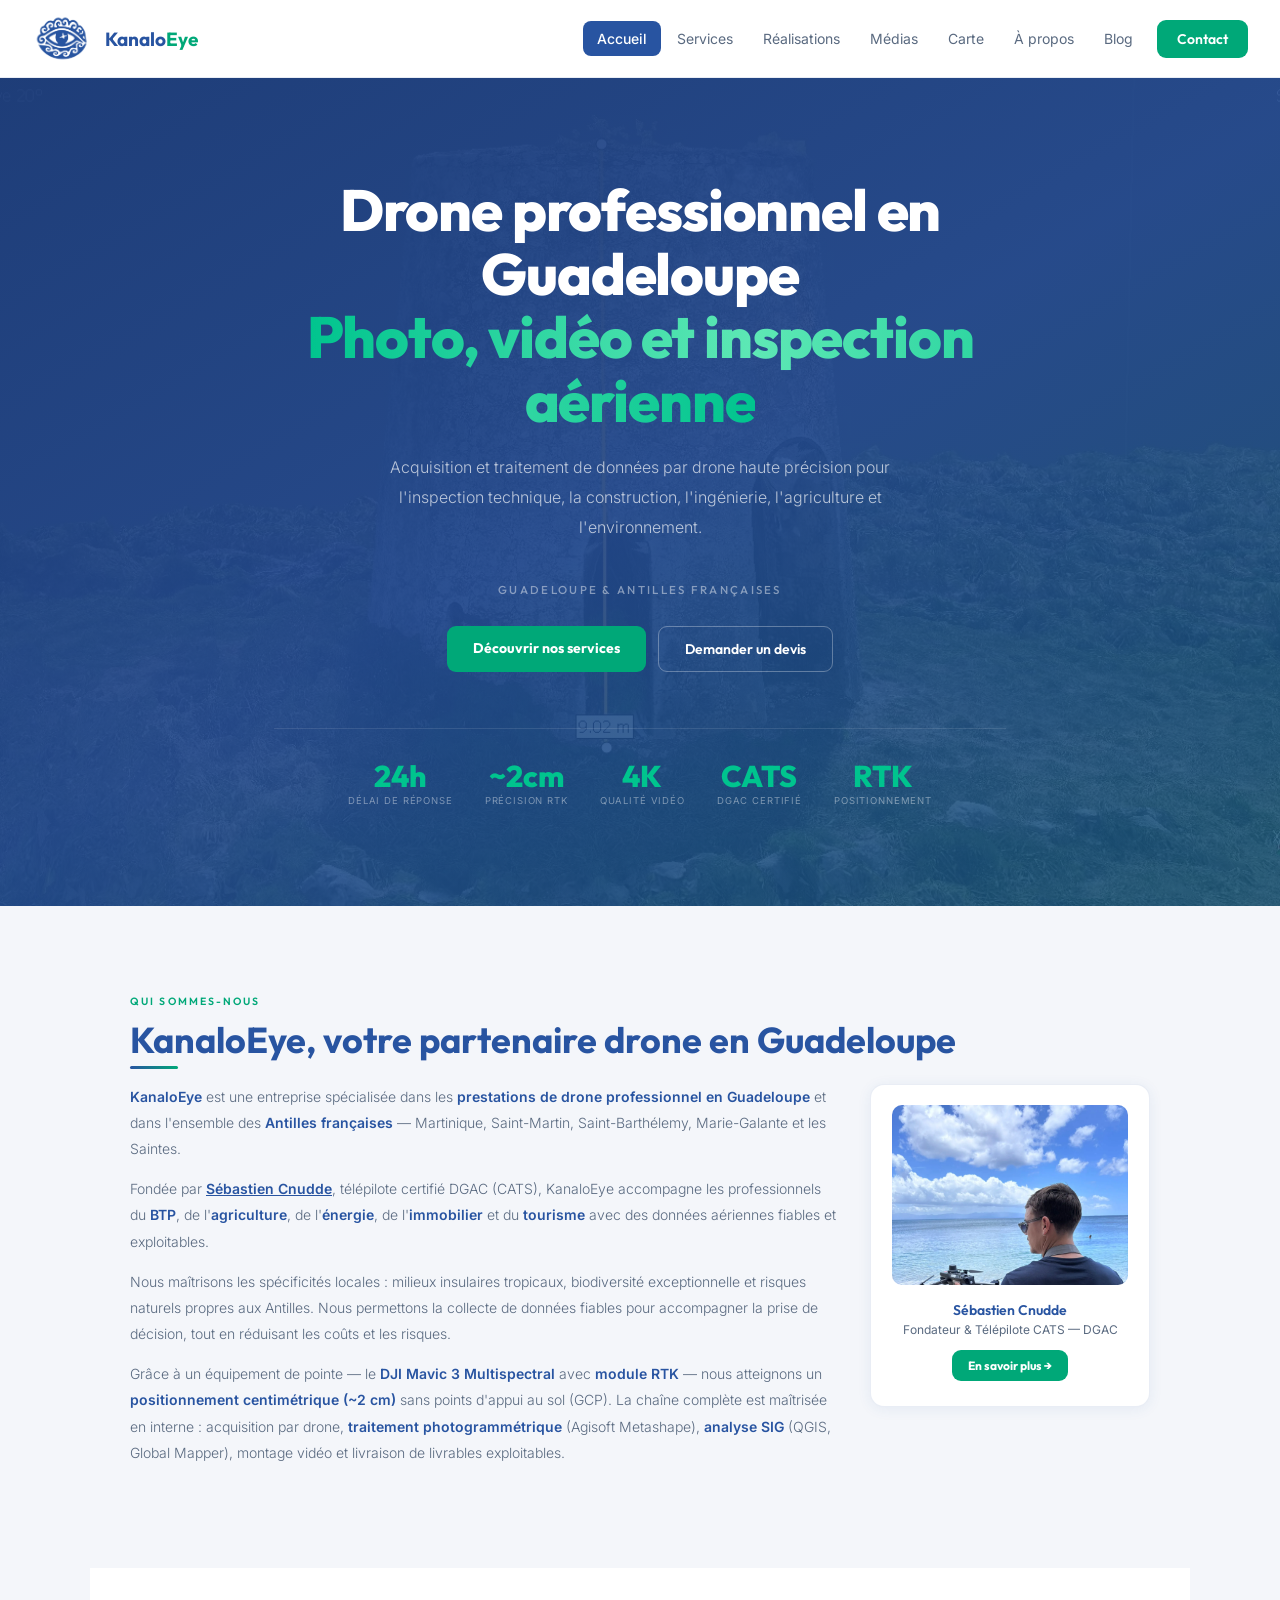
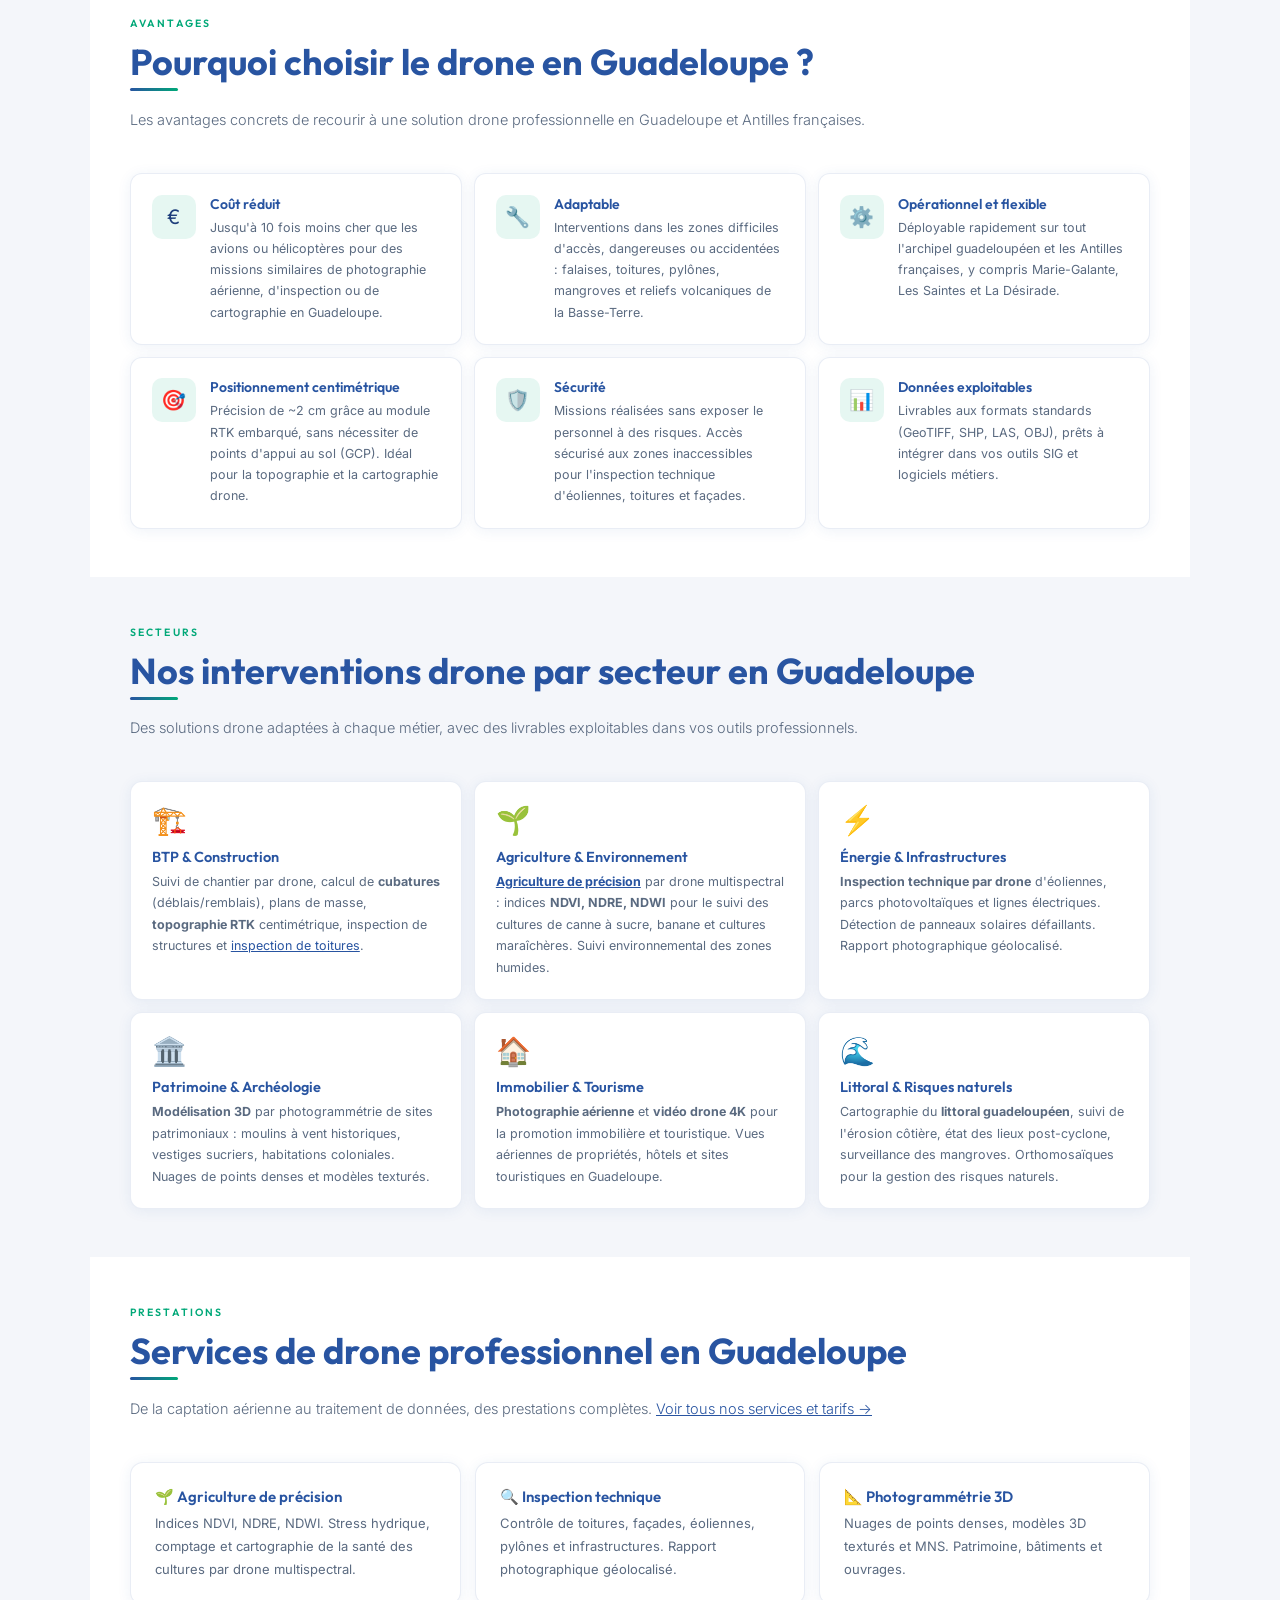
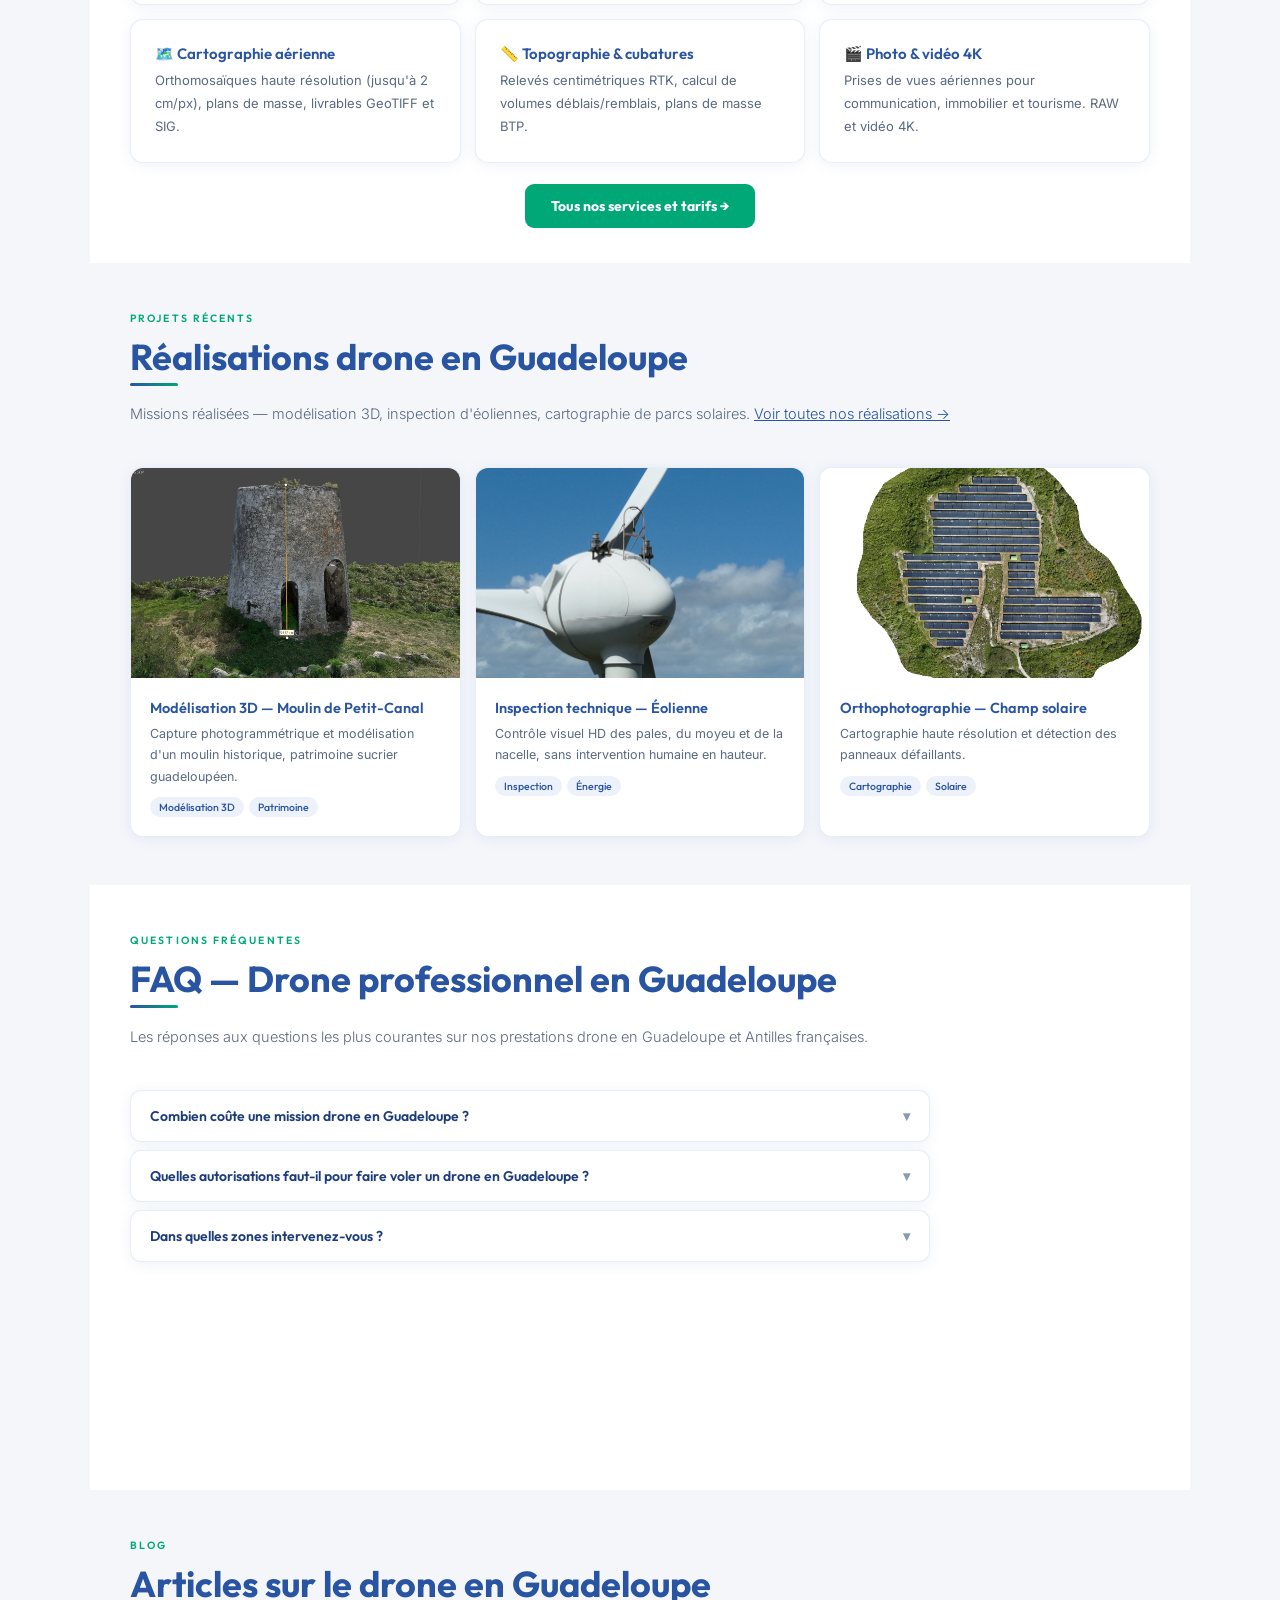
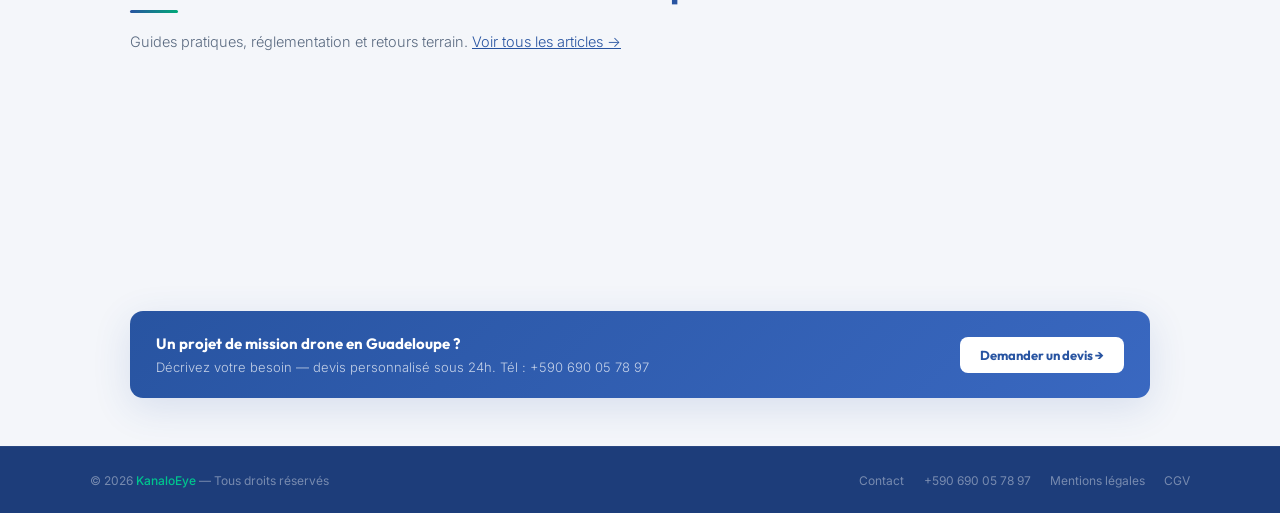
==== commit 7e16451a: "MAJ" ====
--- a/index.html
+++ b/index.html
@@ -195,7 +195,7 @@
       <div class="secteur-card">
         <div class="secteur-icon">⚡</div>
         <h3>Énergie & Infrastructures</h3>
-        <p><strong>Inspection technique par drone</strong> d'éoliennes, parcs photovoltaïques et lignes électriques. Imagerie thermique pour la détection de panneaux solaires défaillants. Rapport photographique géolocalisé.</p>
+        <p><strong>Inspection technique par drone</strong> d'éoliennes, parcs photovoltaïques et lignes électriques. Détection de panneaux solaires défaillants. Rapport photographique géolocalisé.</p>
       </div>
       <div class="secteur-card">
         <div class="secteur-icon">🏛️</div>
@@ -274,10 +274,10 @@
         </div>
       </a>
       <a href="realisations.html" class="real-card" style="text-decoration:none;color:inherit">
-        <div class="real-thumb"><img src="Images_site/IMG_ortho photovoltaique PC.webp" alt="Orthophotographie par drone d'un parc photovoltaïque en Guadeloupe" loading="lazy"></div>
+        <div class="real-thumb"><img src="Images_site/IMG_ortho_photovoltaique_PC.webp" alt="Orthophotographie par drone d'un parc photovoltaïque en Guadeloupe" loading="lazy"></div>
         <div class="real-body">
           <h3>Orthophotographie — Champ solaire</h3>
-          <p>Cartographie haute résolution et détection thermique des panneaux défaillants.</p>
+          <p>Cartographie haute résolution et détection des panneaux défaillants.</p>
           <div class="tags"><span class="tag">Cartographie</span><span class="tag">Solaire</span></div>
         </div>
       </a>
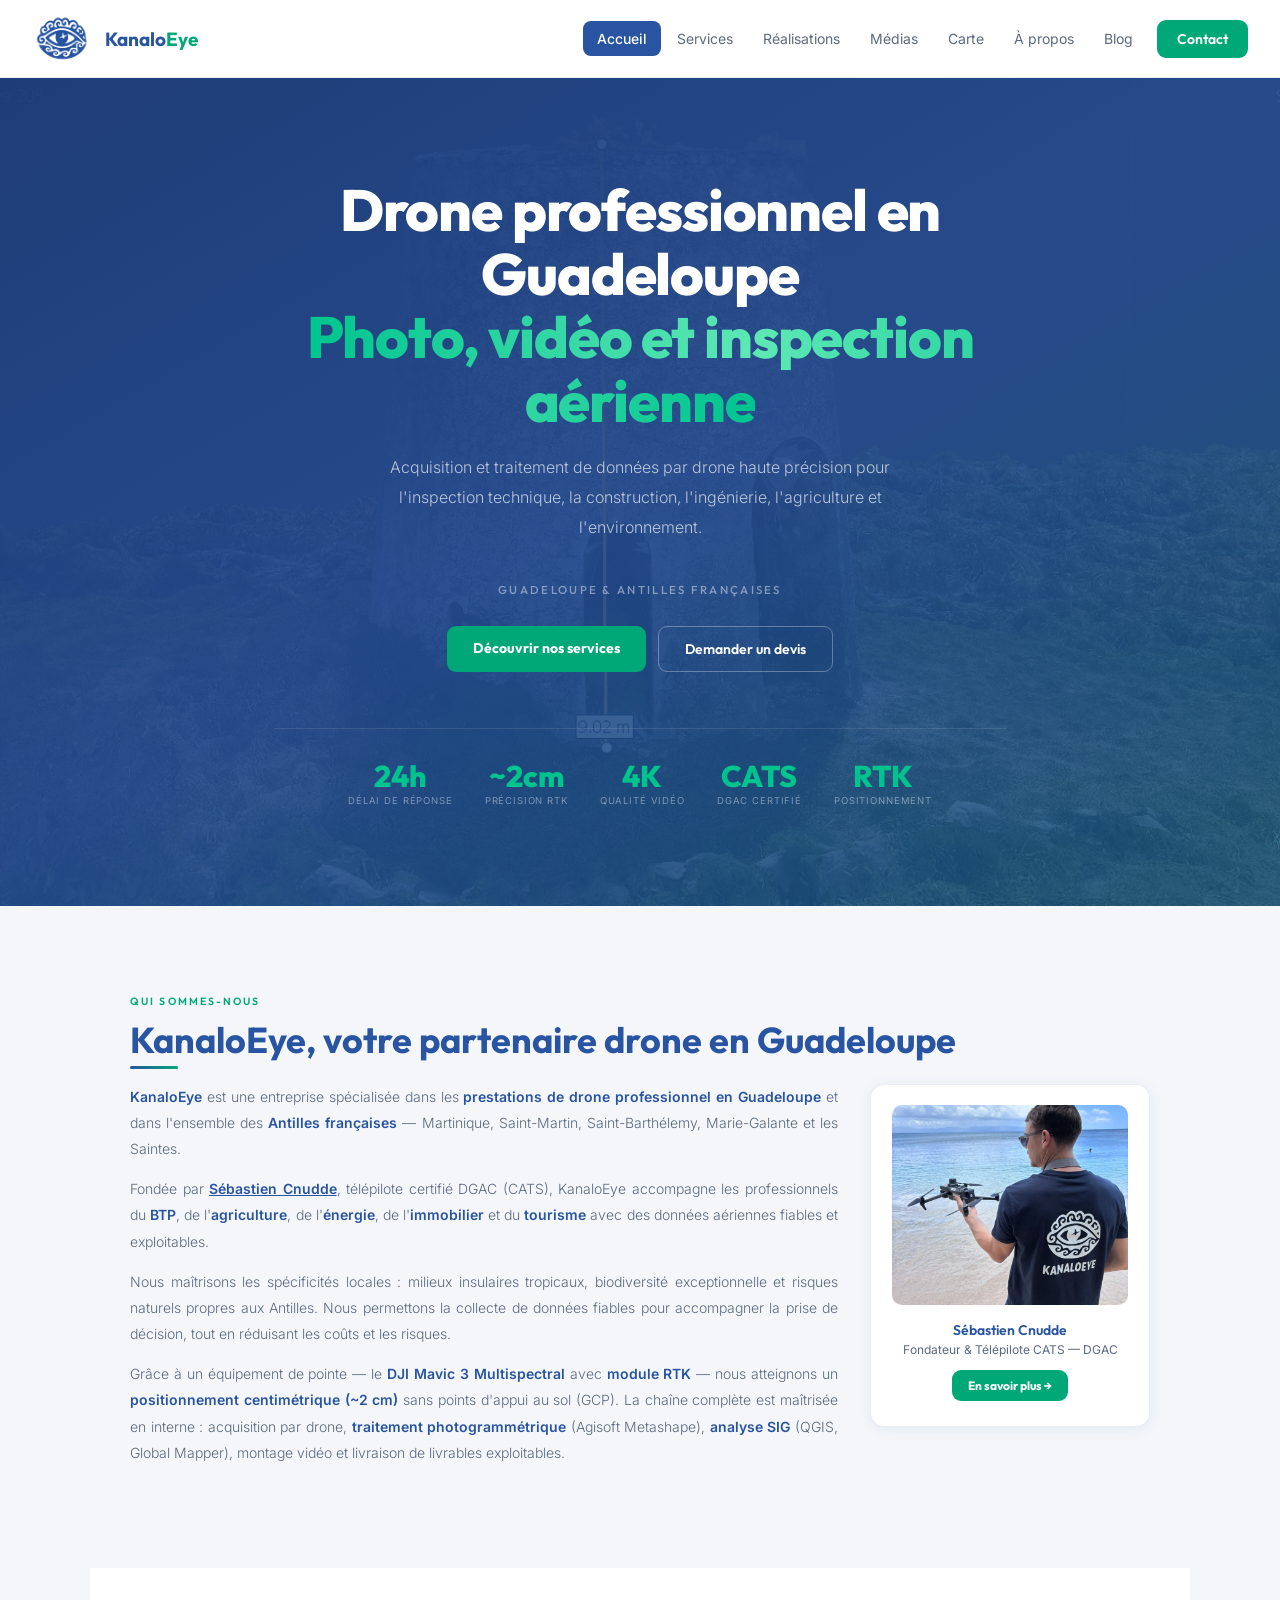
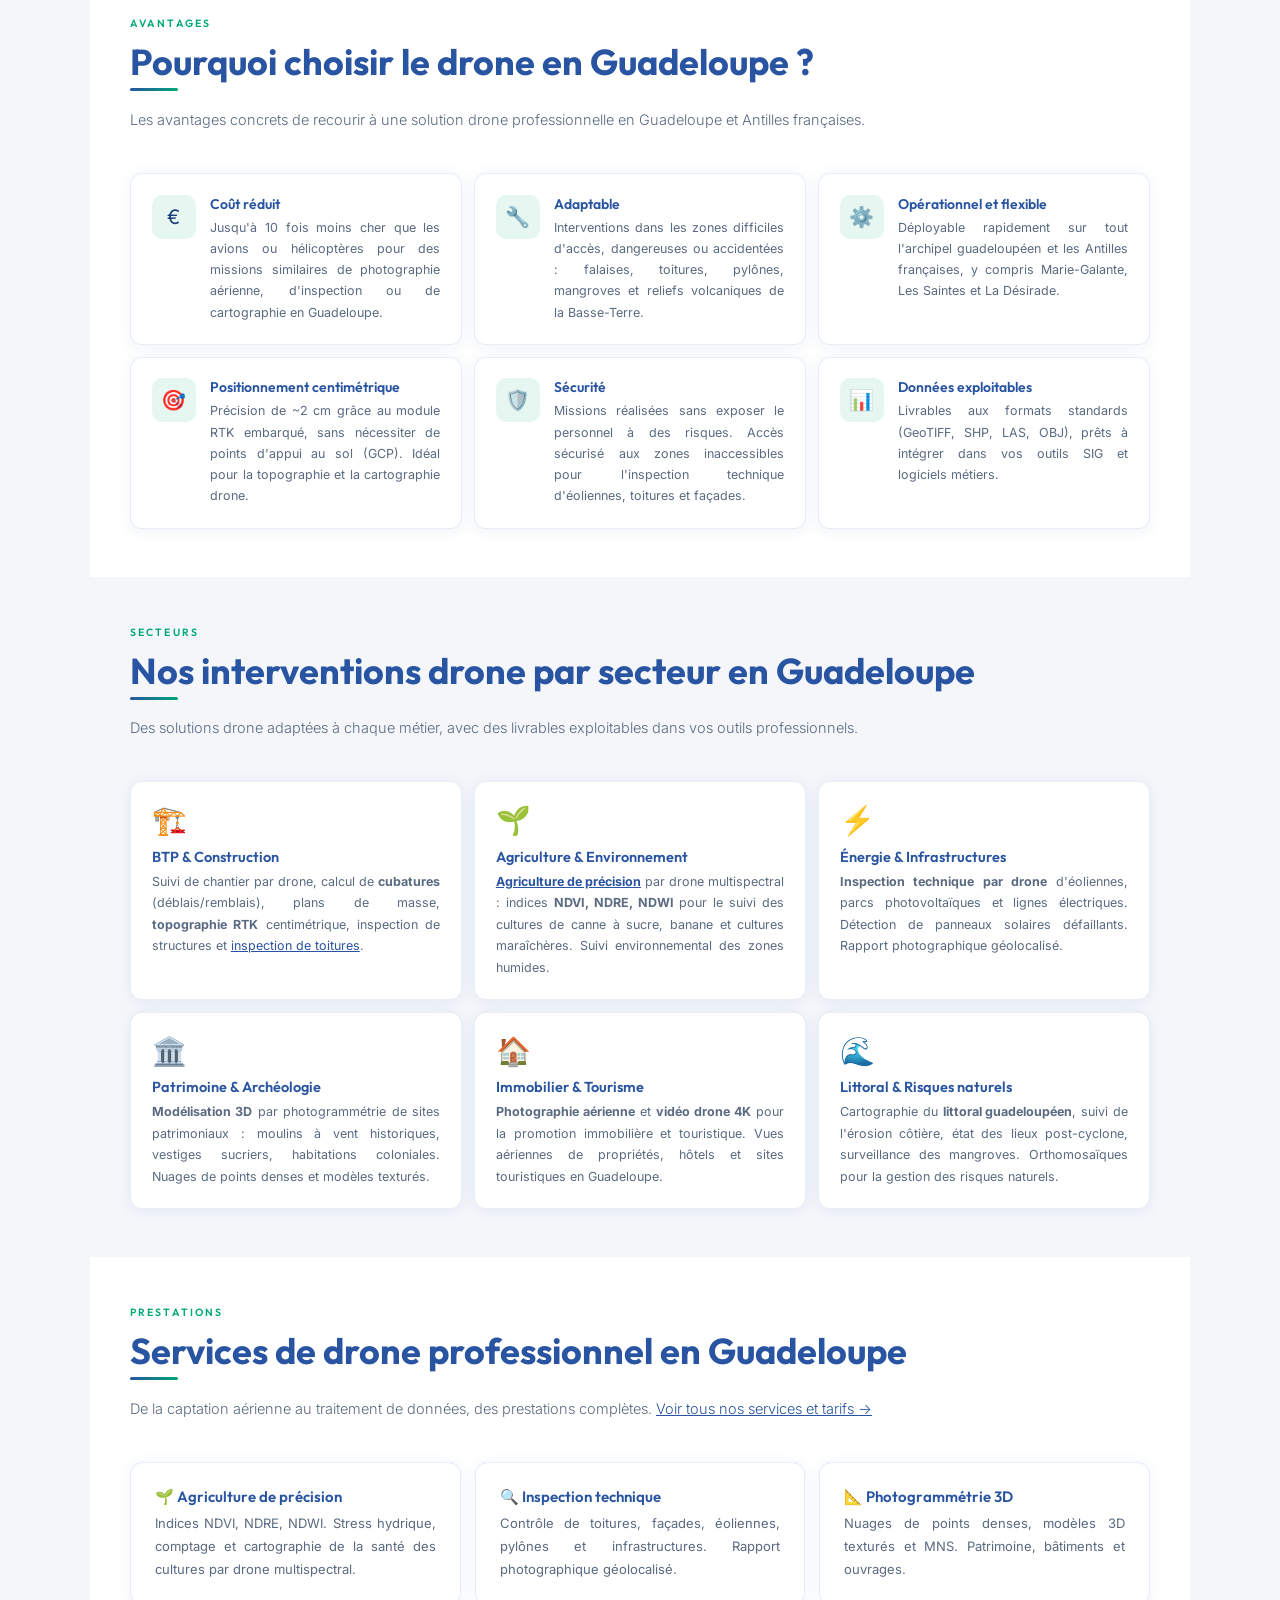
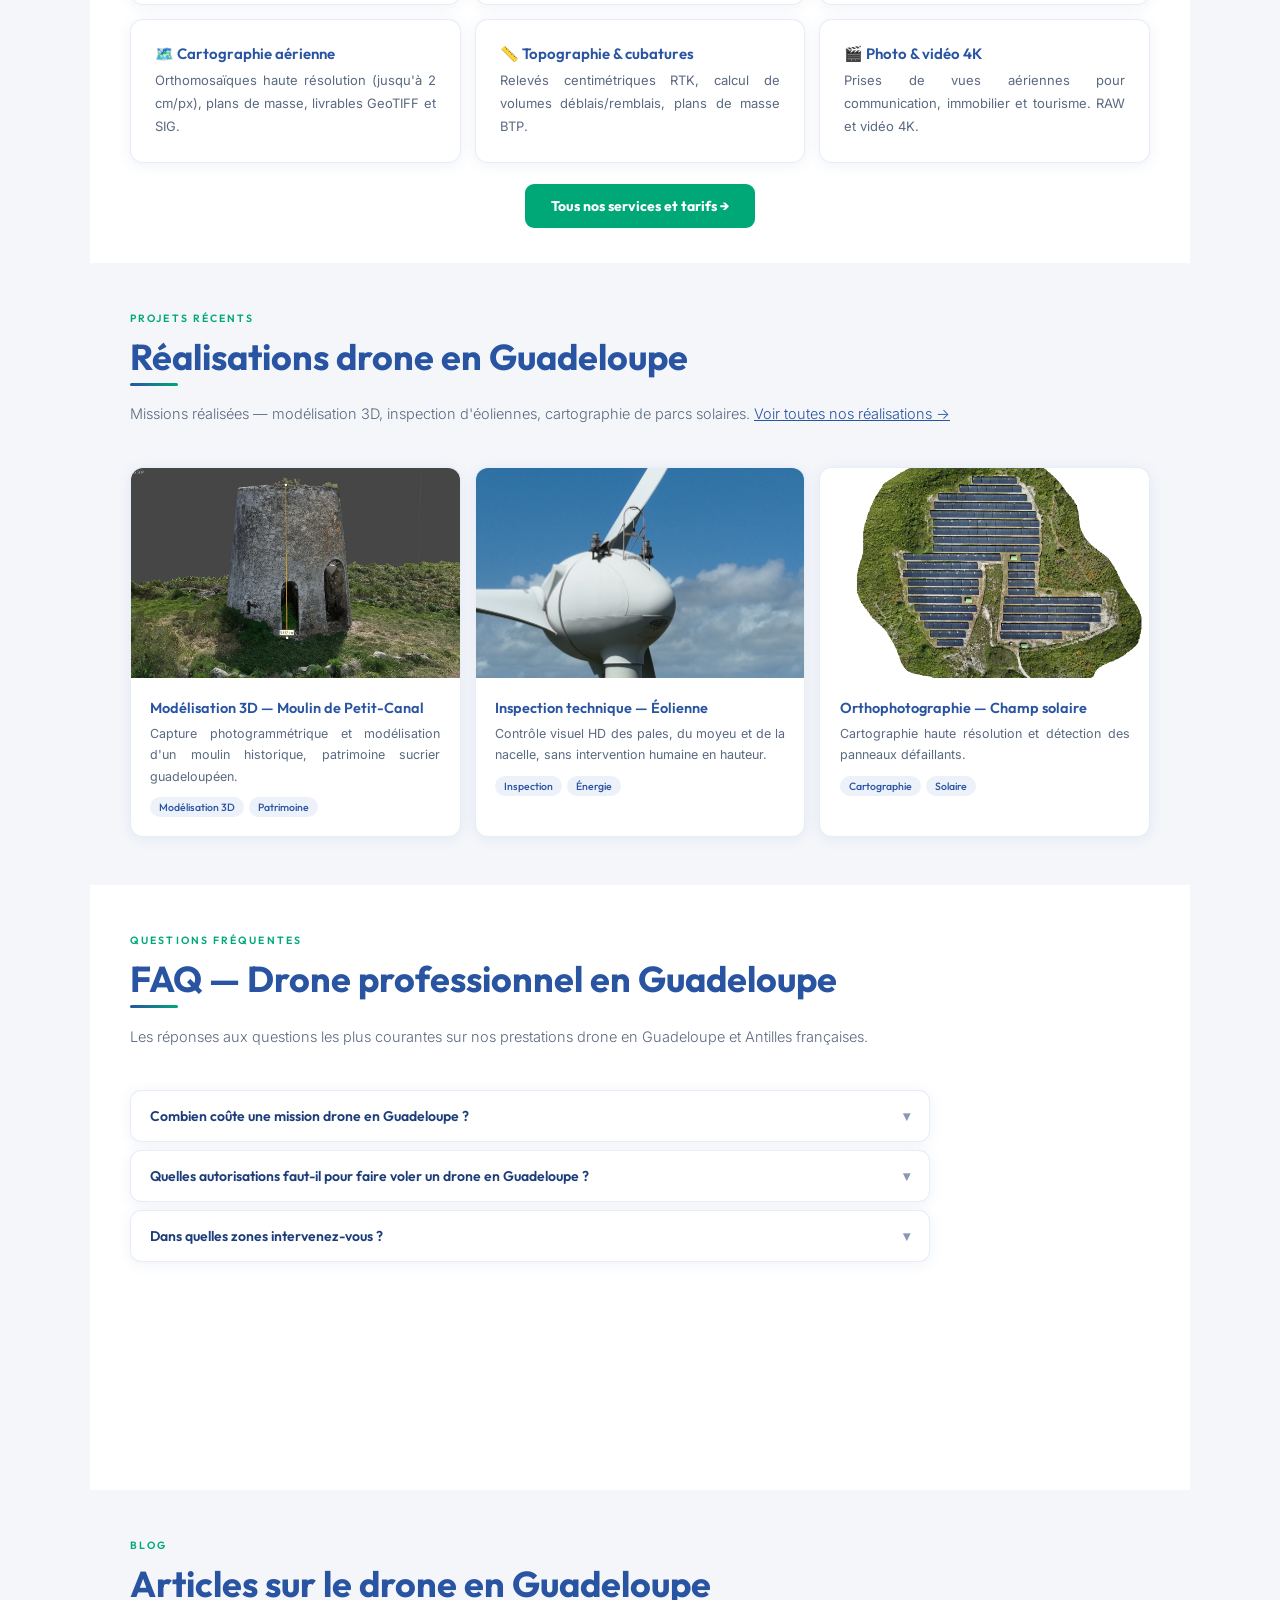
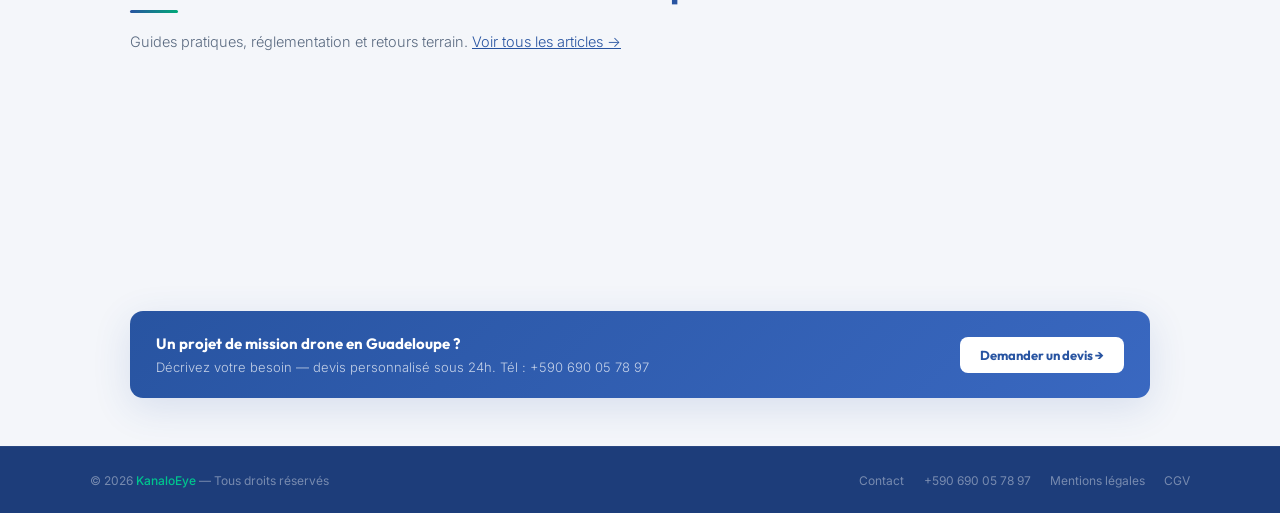
==== commit ac42a2de: "MAJ" ====
--- a/index.html
+++ b/index.html
@@ -152,7 +152,7 @@
       </div>
       <div class="home-intro-side">
         <div class="home-intro-card">
-          <img src="Images_site/IMG_SEB_pilote3.webp" alt="Sébastien Cnudde — Télépilote drone certifié DGAC en Guadeloupe" loading="lazy" style="width:100%;height:180px;object-fit:cover;object-position:top;border-radius:10px;margin-bottom:1rem">
+          <img src="Images_site/IMG_SEB_pilote3.webp" alt="Sébastien Cnudde — Télépilote drone certifié DGAC en Guadeloupe" loading="lazy" style="width:100%;height:200px;object-fit:cover;object-position:center 75%;border-radius:10px;margin-bottom:1rem">
           <div style="font-family:'Outfit',sans-serif;font-size:14px;font-weight:600;color:var(--blue);margin-bottom:3px">Sébastien Cnudde</div>
           <div style="font-size:12px;color:var(--gray);margin-bottom:.8rem">Fondateur & Télépilote CATS — DGAC</div>
           <a href="a-propos.html" class="btn-primary" style="font-size:12px;padding:8px 16px;display:inline-block">En savoir plus →</a>
--- a/style.css
+++ b/style.css
@@ -40,11 +40,14 @@
     .nav-link.active{background:var(--blue);color:#fff;font-weight:500}
     .nav-cta{background:var(--emerald);color:#fff;border:none;padding:10px 20px;border-radius:9px;font-family:'Outfit',sans-serif;font-weight:600;font-size:14px;cursor:pointer;transition:all .18s;white-space:nowrap;margin-left:8px}
     .nav-cta:hover{background:var(--em2);box-shadow:0 4px 16px rgba(0,168,120,.3)}
-    .nav-hamburger{display:none;background:none;border:none;cursor:pointer;padding:6px;flex-shrink:0}
-    .nav-hamburger span{display:block;width:22px;height:2px;background:var(--blue);margin:5px 0;border-radius:2px;transition:all .25s}
-    .nav-hamburger.open span:nth-child(1){transform:rotate(45deg) translate(5px,5px)}
-    .nav-hamburger.open span:nth-child(2){opacity:0}
-    .nav-hamburger.open span:nth-child(3){transform:rotate(-45deg) translate(5px,-5px)}
+    .nav-hamburger{display:none;background:none;border:none;cursor:pointer;padding:6px;flex-shrink:0;position:relative;width:34px;height:32px}
+    .nav-hamburger span{display:block;width:22px;height:2px;background:var(--blue);border-radius:2px;transition:all .3s cubic-bezier(.4,0,.2,1);position:absolute;left:6px}
+    .nav-hamburger span:nth-child(1){top:6px}
+    .nav-hamburger span:nth-child(2){top:15px}
+    .nav-hamburger span:nth-child(3){top:24px}
+    .nav-hamburger.open span:nth-child(1){top:15px;transform:rotate(45deg)}
+    .nav-hamburger.open span:nth-child(2){opacity:0;transform:scaleX(0)}
+    .nav-hamburger.open span:nth-child(3){top:15px;transform:rotate(-45deg)}
 
     /* ══ PAGES ══ */
     
@@ -172,6 +175,14 @@
     .carousel-track{display:flex;gap:14px;overflow-x:auto;scroll-snap-type:x mandatory;-webkit-overflow-scrolling:touch;scrollbar-width:none;padding:0 1.5rem 1rem}
     @media(min-width:640px){.carousel-track{padding:0 2.5rem 1rem}}
     .carousel-track::-webkit-scrollbar{display:none}
+
+    /* ── Carousel mobile: scrollbar visible ── */
+    @media(max-width:768px){
+      .carousel-track{scrollbar-width:thin;scrollbar-color:var(--blue) var(--border);padding-bottom:1.2rem}
+      .carousel-track::-webkit-scrollbar{display:block;height:4px}
+      .carousel-track::-webkit-scrollbar-track{background:var(--border);border-radius:4px;margin:0 1.5rem}
+      .carousel-track::-webkit-scrollbar-thumb{background:linear-gradient(90deg,var(--blue),var(--emerald));border-radius:4px}
+    }
     .carousel-item{flex:0 0 auto;width:calc(100vw - 3rem);max-width:380px;scroll-snap-align:start;border-radius:13px;overflow:hidden;cursor:pointer;position:relative;background:var(--blue2);box-shadow:var(--shadow);transition:transform .2s}
     @media(min-width:600px){.carousel-item{width:340px}}
     @media(min-width:900px){.carousel-item{width:380px}}
@@ -295,7 +306,7 @@
       .nav-links.open{display:flex}
       .nav-link{width:100%;text-align:left;padding:10px 14px}
       .nav-cta{width:100%;margin:6px 0 0;text-align:center;padding:11px}
-      .nav-hamburger{display:flex;flex-direction:column}
+      .nav-hamburger{display:block}
       .contact-layout{grid-template-columns:1fr}
       .about-grid{grid-template-columns:1fr}
       .tarifs-intro{flex-direction:column}
@@ -306,11 +317,36 @@
     .carte-section{padding:3rem 1.5rem 4rem;max-width:1100px;margin:0 auto}
     @media(min-width:640px){.carte-section{padding:4rem 2.5rem 5rem}}
     .map-container{position:relative;border-radius:16px;overflow:hidden;border:1px solid var(--border);box-shadow:var(--shadow2);background:#000}
-    #map{height:580px;width:100%}
-    @media(max-width:640px){#map{height:420px}}
+    #map{height:580px;width:100%;touch-action:manipulation}
     .map-inset-panel{position:absolute;bottom:16px;left:16px;z-index:1000;background:linear-gradient(135deg,rgba(255,255,255,.97),rgba(253,254,255,.94));backdrop-filter:blur(14px) saturate(1.4);-webkit-backdrop-filter:blur(14px) saturate(1.4);border:1px solid rgba(255,255,255,.8);border-radius:14px;padding:.9rem 1.1rem;box-shadow:0 8px 32px rgba(40,84,161,.12),0 2px 8px rgba(40,84,161,.06),inset 0 1px 0 rgba(255,255,255,.9);width:250px;display:flex;flex-direction:column;gap:.75rem;animation:panelSlideIn .6s cubic-bezier(.22,1,.36,1) both}
     @keyframes panelSlideIn{from{opacity:0;transform:translateY(16px) scale(.96)}to{opacity:1;transform:translateY(0) scale(1)}}
     @media(max-width:500px){.map-inset-panel{width:calc(100% - 32px);bottom:12px;left:12px}}
+
+    /* ══ CARTE — MOBILE: légende repliable ══ */
+    .map-legend-toggle{display:none}
+    @media(max-width:640px){
+      /* Cacher la légende par défaut sur mobile */
+      .map-inset-panel{display:none;width:calc(100% - 32px);bottom:56px;left:16px;right:16px;max-height:55vh;overflow-y:auto;-webkit-overflow-scrolling:touch;z-index:1001}
+      .map-inset-panel.mobile-open{display:flex}
+      /* Bouton toggle légende */
+      .map-legend-toggle{display:flex;align-items:center;justify-content:center;gap:6px;position:absolute;bottom:12px;left:16px;right:16px;z-index:1002;background:linear-gradient(135deg,rgba(255,255,255,.97),rgba(248,250,253,.94));backdrop-filter:blur(14px);-webkit-backdrop-filter:blur(14px);border:1px solid rgba(255,255,255,.8);border-radius:10px;padding:10px 16px;font-family:'Outfit',sans-serif;font-size:12.5px;font-weight:600;color:var(--blue);cursor:pointer;box-shadow:0 4px 18px rgba(40,84,161,.15);transition:all .2s;-webkit-tap-highlight-color:transparent}
+      .map-legend-toggle:active{transform:scale(.97)}
+      /* Carte plus grande quand la légende est cachée */
+      #map{height:calc(100vh - 220px);min-height:350px;max-height:600px}
+      /* Popups plus compacts */
+      .leaflet-popup-content-wrapper{max-width:260px!important}
+      .leaflet-popup-content{margin:8px!important}
+      /* Boutons map compacts */
+      .map-actions-bar{gap:8px;margin-top:.8rem}
+      .map-action-card{padding:.7rem .9rem}
+      .mac-desc{display:none}
+      .map-note{font-size:10px}
+    }
+    @media(max-width:380px){
+      #map{height:calc(100vh - 200px);min-height:300px}
+      .map-legend-toggle{font-size:11.5px;padding:9px 12px}
+      .basemap-btn{padding:5px 9px;font-size:10.5px}
+    }
     .mip-label{font-size:9.5px;font-weight:700;color:var(--gray2);text-transform:uppercase;letter-spacing:.12em;font-family:'Outfit',sans-serif;margin-bottom:2px}
     .ucl-items{display:flex;flex-direction:column;gap:4px}
     .ucl-item{display:flex;align-items:center;gap:7px;font-size:11px;color:var(--gray);line-height:1.35;padding:3px 6px;margin:0 -6px;border-radius:6px;transition:all .25s cubic-bezier(.4,0,.2,1);opacity:0;transform:translateX(-4px);animation:uclFadeIn .5s cubic-bezier(.22,1,.36,1) forwards}
@@ -605,15 +641,20 @@
     .about-text-col h2{font-family:'Outfit',sans-serif;font-size:clamp(18px,2.5vw,22px);font-weight:700;color:var(--blue);margin-bottom:1rem;line-height:1.3}
     .contact-info h2{font-family:'Outfit',sans-serif;font-size:20px;font-weight:700;color:var(--blue);margin-bottom:.9rem}
 
-    /* ══ HOMEPAGE — INTRO GRID ══ */
+    /* ═══════════════════════════════════════════════════
+       HOMEPAGE — SECTIONS ENRICHIES
+       ═══════════════════════════════════════════════════ */
+
+    /* ── Intro grid (photo Sébastien + texte) ── */
     .home-intro-grid{display:grid;grid-template-columns:1fr;gap:2rem;align-items:start}
     @media(min-width:768px){.home-intro-grid{grid-template-columns:1fr 280px}}
-    .home-intro-text p{font-size:14px;color:var(--gray);line-height:1.88;margin-bottom:.85rem;font-weight:300}
+    .home-intro-text p{font-size:14px;color:var(--gray);line-height:1.88;margin-bottom:.85rem;font-weight:300;text-align:justify;hyphens:auto;-webkit-hyphens:auto}
     .home-intro-text p strong{color:var(--blue);font-weight:600}
+    .home-intro-text p a{color:var(--blue);text-decoration:underline}
     .home-intro-side{display:flex;justify-content:center}
     .home-intro-card{background:#fff;border:1px solid var(--border);border-radius:14px;padding:1.3rem;box-shadow:var(--shadow);text-align:center;max-width:280px;width:100%}
 
-    /* ══ SECTEURS GRID ══ */
+    /* ── Secteurs grid ── */
     .secteurs-grid{display:grid;grid-template-columns:1fr;gap:12px}
     @media(min-width:560px){.secteurs-grid{grid-template-columns:repeat(2,1fr)}}
     @media(min-width:900px){.secteurs-grid{grid-template-columns:repeat(3,1fr)}}
@@ -623,9 +664,10 @@
     .secteur-card:hover::after{opacity:1}
     .secteur-icon{font-size:28px;margin-bottom:.6rem}
     .secteur-card h3{font-family:'Outfit',sans-serif;font-size:14.5px;font-weight:600;color:var(--blue);margin-bottom:5px}
-    .secteur-card p{font-size:12.5px;color:var(--gray);line-height:1.72}
-
-    /* ══ FAQ ══ */
+    .secteur-card p{font-size:12.5px;color:var(--gray);line-height:1.72;text-align:justify;hyphens:auto;-webkit-hyphens:auto}
+    .secteur-card p a{color:var(--blue);text-decoration:underline}
+
+    /* ── FAQ accordion ── */
     .faq-list{max-width:800px;display:flex;flex-direction:column;gap:8px}
     .faq-item{background:#fff;border:1px solid var(--border);border-radius:11px;overflow:hidden;transition:all .2s;box-shadow:var(--shadow)}
     .faq-item[open]{border-color:rgba(0,168,120,.3)}
@@ -633,13 +675,15 @@
     .faq-item[open] .faq-question::after{transform:rotate(180deg)}
     .faq-question{display:flex;align-items:center;justify-content:space-between;padding:1rem 1.2rem;font-family:'Outfit',sans-serif;font-size:14px;font-weight:600;color:var(--blue2);cursor:pointer;list-style:none;transition:all .15s;-webkit-tap-highlight-color:transparent}
     .faq-question::-webkit-details-marker{display:none}
+    .faq-question::marker{display:none;content:''}
     .faq-question::after{content:'▾';font-size:14px;color:var(--gray2);transition:transform .25s;flex-shrink:0;margin-left:12px}
     .faq-question:hover{background:var(--blue-bg);color:var(--blue)}
     .faq-answer{padding:0 1.2rem 1rem}
-    .faq-answer p{font-size:13.5px;color:var(--gray);line-height:1.85;font-weight:300}
+    .faq-answer p{font-size:13.5px;color:var(--gray);line-height:1.85;font-weight:300;text-align:justify;hyphens:auto;-webkit-hyphens:auto}
     .faq-answer p strong{color:var(--blue);font-weight:600}
-
-    /* ══ HOMEPAGE — BLOG LINKS ══ */
+    .faq-answer p a{color:var(--blue);text-decoration:underline}
+
+    /* ── Homepage blog links ── */
     .home-blog-grid{display:flex;flex-direction:column;gap:8px}
     .home-blog-link{display:flex;align-items:center;gap:12px;padding:.9rem 1.1rem;background:#fff;border:1px solid var(--border);border-radius:10px;text-decoration:none;color:inherit;transition:all .2s;box-shadow:var(--shadow)}
     .home-blog-link:hover{transform:translateX(4px);border-color:rgba(0,168,120,.3);box-shadow:var(--shadow2)}
@@ -648,19 +692,9 @@
     .home-blog-arrow{font-size:16px;color:var(--blue);flex-shrink:0;font-weight:600;transition:transform .2s}
     .home-blog-link:hover .home-blog-arrow{transform:translateX(4px)}
 
-    /* ══ HOMEPAGE — NAV GRID ══ */
-    .home-nav-grid{display:grid;grid-template-columns:1fr;gap:10px}
-    @media(min-width:600px){.home-nav-grid{grid-template-columns:repeat(2,1fr)}}
-    .home-nav-card{display:flex;align-items:center;gap:1rem;padding:1.1rem 1.3rem;background:#fff;border:1px solid var(--border);border-radius:12px;text-decoration:none;color:inherit;transition:all .25s var(--ease-out-expo);box-shadow:var(--shadow)}
-    .home-nav-card:hover{transform:translateY(-3px);box-shadow:var(--shadow2);border-color:rgba(0,168,120,.3)}
-    .hnc-icon{width:44px;height:44px;border-radius:10px;flex-shrink:0;background:var(--em-bg);display:flex;align-items:center;justify-content:center;font-size:20px}
-    .hnc-body{flex:1;min-width:0}
-    .hnc-body h3{font-family:'Outfit',sans-serif;font-size:14.5px;font-weight:600;color:var(--blue);margin-bottom:2px}
-    .hnc-body p{font-size:12.5px;color:var(--gray);line-height:1.6}
-    .hnc-arrow{font-size:18px;color:var(--blue);flex-shrink:0;font-weight:600;transition:transform .25s}
-    .home-nav-card:hover .hnc-arrow{transform:translateX(4px)}
-
-    /* ══ BLOG PAGE ══ */
+    /* ═══════════════════════════════════════════════════
+       BLOG PAGE
+       ═══════════════════════════════════════════════════ */
     .blog-hero{padding:3.5rem 1.5rem 2rem;text-align:center;max-width:800px;margin:0 auto}
     @media(min-width:640px){.blog-hero{padding:4.5rem 2.5rem 2.5rem}}
     .blog-hero h1{font-family:'Outfit',sans-serif;font-size:clamp(22px,4vw,36px);font-weight:700;color:var(--blue);margin-bottom:.6rem}
@@ -678,7 +712,9 @@
     .blog-card-excerpt{font-size:12.5px;color:var(--gray);line-height:1.7;margin-bottom:8px;display:-webkit-box;-webkit-line-clamp:3;-webkit-box-orient:vertical;overflow:hidden}
     .blog-card-meta{font-size:11px;color:var(--gray2);font-weight:400}
 
-    /* ══ ARTICLE PAGE ══ */
+    /* ═══════════════════════════════════════════════════
+       ARTICLE PAGES (blog posts, mentions, CGV)
+       ═══════════════════════════════════════════════════ */
     .article-hero{padding:3rem 1.5rem 1.5rem;text-align:center;max-width:800px;margin:0 auto}
     @media(min-width:640px){.article-hero{padding:4rem 2.5rem 2rem}}
     .article-cat{font-size:10.5px;font-weight:600;color:var(--emerald);letter-spacing:.15em;text-transform:uppercase;font-family:'Outfit',sans-serif;margin-bottom:8px}
@@ -689,8 +725,9 @@
     .article-cover img{width:100%;border-radius:12px;object-fit:cover;max-height:400px}
     .article-content{max-width:720px;margin:0 auto;padding:2rem 1.5rem 4rem}
     @media(min-width:640px){.article-content{padding:2.5rem 2.5rem 5rem}}
-    .article-content p{font-size:14.5px;color:var(--gray);line-height:1.9;margin-bottom:1rem;font-weight:300}
+    .article-content p{font-size:14.5px;color:var(--gray);line-height:1.9;margin-bottom:1rem;font-weight:300;text-align:justify;hyphens:auto;-webkit-hyphens:auto}
     .article-content p strong{color:var(--blue);font-weight:600}
+    .article-content p a{color:var(--blue);text-decoration:underline}
     .article-content h2{font-family:'Outfit',sans-serif;font-size:clamp(17px,3vw,22px);font-weight:700;color:var(--blue);margin-top:2rem;margin-bottom:.8rem}
     .article-content h3{font-family:'Outfit',sans-serif;font-size:15px;font-weight:600;color:var(--blue2);margin-top:1.4rem;margin-bottom:.5rem}
     .article-content ul{list-style:none;display:flex;flex-direction:column;gap:6px;margin-bottom:1rem;padding-left:0}
@@ -704,3 +741,112 @@
     .article-cta p{font-size:13px;color:rgba(255,255,255,.72);margin-bottom:1rem;font-weight:300}
     .article-cta a{display:inline-block;background:#fff;color:var(--blue);padding:10px 22px;border-radius:8px;font-family:'Outfit',sans-serif;font-size:13px;font-weight:700;text-decoration:none;transition:all .18s}
     .article-cta a:hover{background:var(--em2);color:#fff}
+
+    /* ═══════════════════════════════════════════════════
+       RESPONSIVE MOBILE — GLOBAL
+       ═══════════════════════════════════════════════════ */
+
+    /* ── Texte justifié partout ── */
+    .section-sub{text-align:justify;hyphens:auto;-webkit-hyphens:auto}
+    .service-card p,.real-body p,.interet-body p,.modal-text,.tarif-mention{text-align:justify;hyphens:auto;-webkit-hyphens:auto}
+    .contact-info p{text-align:justify;hyphens:auto;-webkit-hyphens:auto}
+
+    /* ── Mobile ≤ 768px ── */
+    @media(max-width:768px){
+      /* Nav */
+      nav{height:64px;padding:0 1rem}
+      .logo img{height:40px}
+      .logo-text{font-size:16px}
+      .nav-links{top:64px}
+
+      /* Hero */
+      .hero{min-height:80vh}
+      .hero h1{font-size:clamp(22px,6vw,36px)}
+      .hero-sub{font-size:14px}
+      .hero-stats{gap:1rem;margin-top:2rem;padding-top:1.5rem}
+      .stat-num{font-size:clamp(18px,5vw,24px)}
+
+      /* Sections */
+      .section{padding:2.5rem 1rem}
+      .section-title{font-size:clamp(18px,5vw,28px)}
+
+      /* Touch targets */
+      .nav-link{padding:12px 14px;font-size:15px}
+      .nav-cta{padding:13px;font-size:15px}
+      .btn-primary,.btn-outline{padding:14px 24px;font-size:15px}
+      .form-submit{padding:15px;font-size:15px}
+
+      /* iOS zoom prevention */
+      .form-group input,.form-group select,.form-group textarea{font-size:16px}
+
+      /* Footer */
+      .footer-inner{flex-direction:column;text-align:center;gap:8px}
+
+      /* Homepage intro card */
+      .home-intro-card{max-width:100%}
+      .home-intro-card img{height:160px}
+
+      /* Réalisations thumb */
+      .real-thumb{height:180px}
+
+      /* About hero */
+      .about-hero-video{min-height:70vh}
+
+      /* Tarifs */
+      .tarifs-recap{flex-direction:column;text-align:center;align-items:center}
+      .tarifs-recap-text{text-align:center}
+    }
+
+    /* ── Mobile étroit ≤ 480px ── */
+    @media(max-width:480px){
+      .hero-actions{flex-direction:column;align-items:center;gap:10px}
+      .btn-primary,.btn-outline{width:100%;text-align:center}
+      .home-intro-grid{gap:1.5rem}
+
+      /* Blog cards */
+      .blog-card-body{padding:1rem}
+      .blog-card-title{font-size:14px}
+
+      /* FAQ */
+      .faq-question{font-size:13px;padding:.85rem 1rem}
+      .faq-answer p{font-size:13px}
+
+      /* Secteurs */
+      .secteurs-grid{grid-template-columns:1fr}
+      .secteur-card{padding:1.1rem}
+
+      /* Blog links */
+      .home-blog-cat{min-width:55px;font-size:8.5px}
+      .home-blog-title{font-size:12.5px}
+
+      /* Carte section */
+      .carte-section{padding:1.5rem 1rem 2rem}
+      .carte-section .section-title{font-size:clamp(18px,5vw,24px)}
+
+      /* Article */
+      .article-content{padding:1.5rem 1rem 3rem}
+      .article-content p{font-size:14px}
+      .article-hero h1{font-size:clamp(18px,5vw,26px)}
+    }
+
+    /* ── Mobile très étroit ≤ 380px ── */
+    @media(max-width:380px){
+      nav{padding:0 .75rem}
+      .section{padding:2rem .75rem}
+      .hero-content{padding:3rem 1rem}
+      .service-card{padding:1.1rem}
+      .tarif-card .tarif-body{padding:.8rem 1rem 1rem}
+      .tarif-card .tarif-header{padding:1rem 1rem .7rem}
+      .contact-form{padding:1.2rem}
+      .interets-grid{grid-template-columns:1fr}
+      .real-thumb{height:160px}
+    }
+
+    /* ── Tablet 769-1024px ── */
+    @media(min-width:769px) and (max-width:1024px){
+      .services-grid{grid-template-columns:repeat(2,1fr)}
+      .real-grid{grid-template-columns:repeat(2,1fr)}
+      .interets-grid{grid-template-columns:repeat(2,1fr)}
+      .secteurs-grid{grid-template-columns:repeat(2,1fr)}
+      .home-intro-grid{grid-template-columns:1fr 240px}
+    }
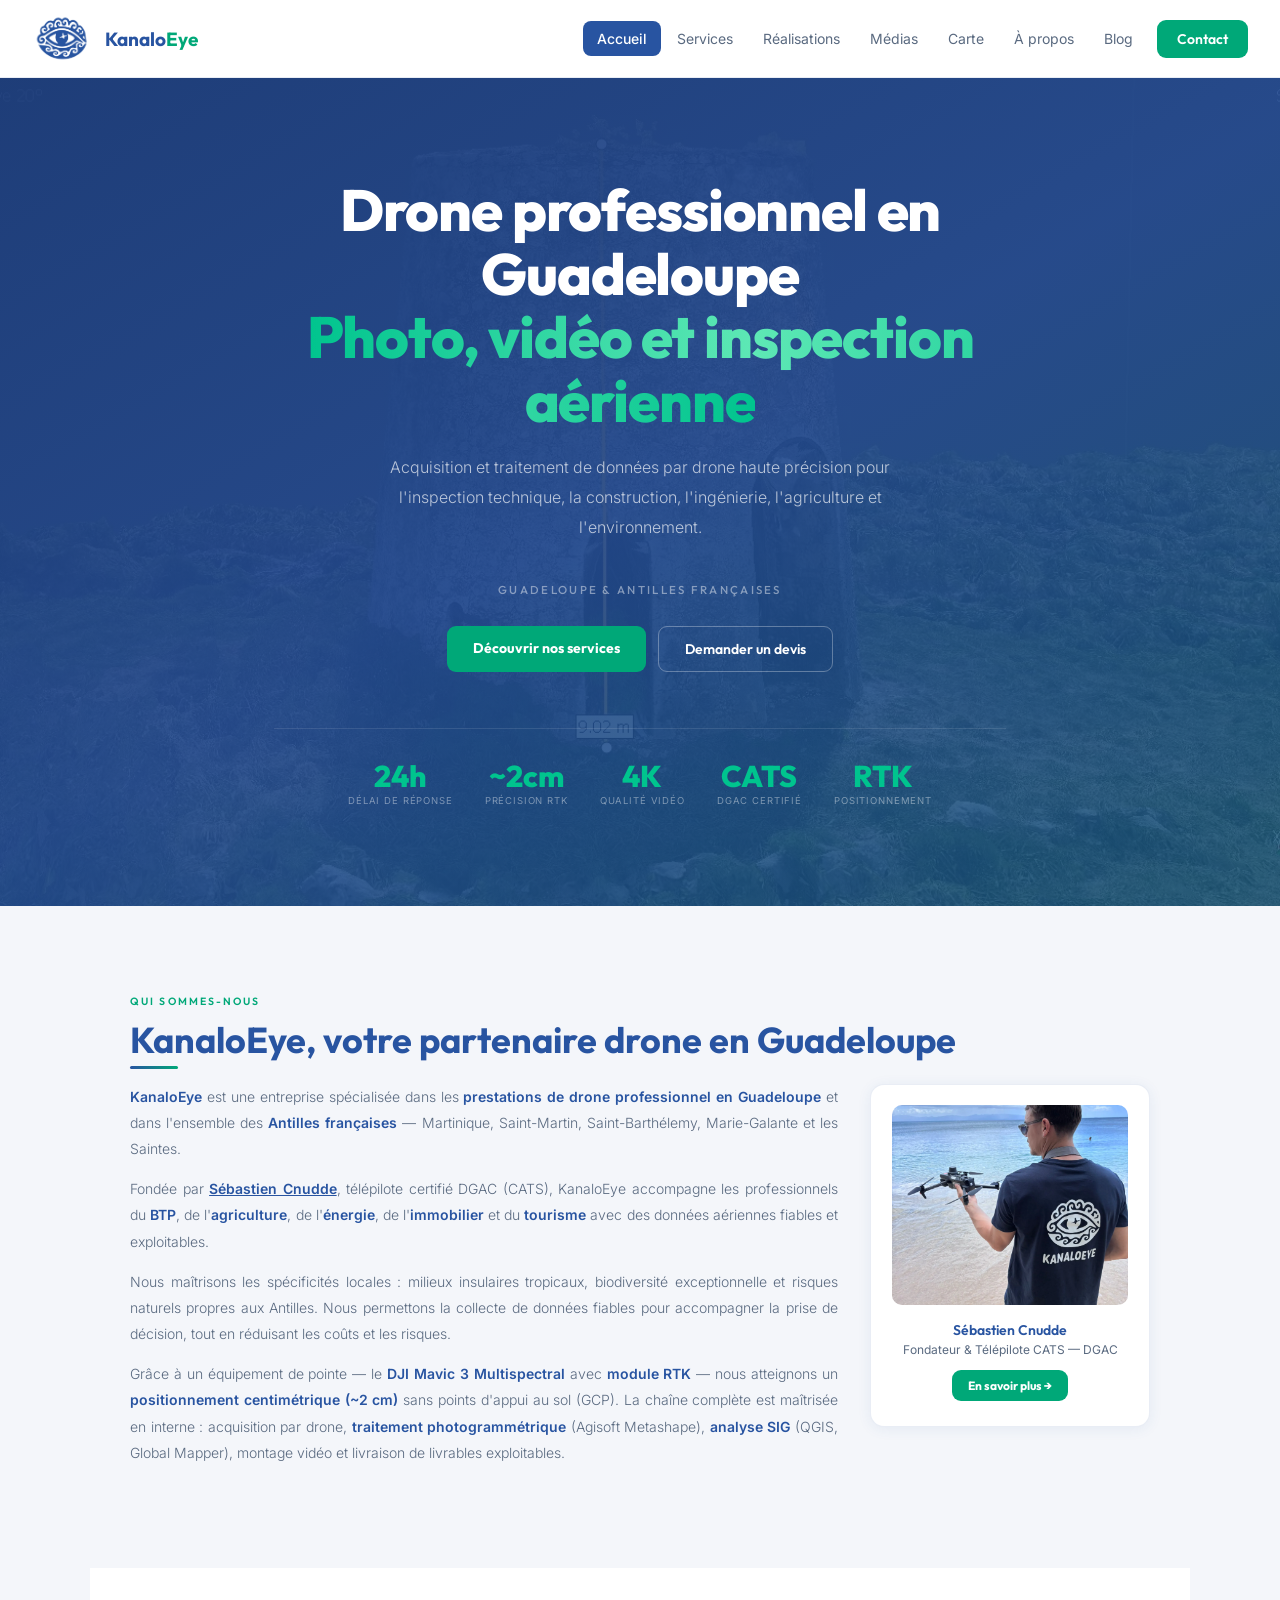
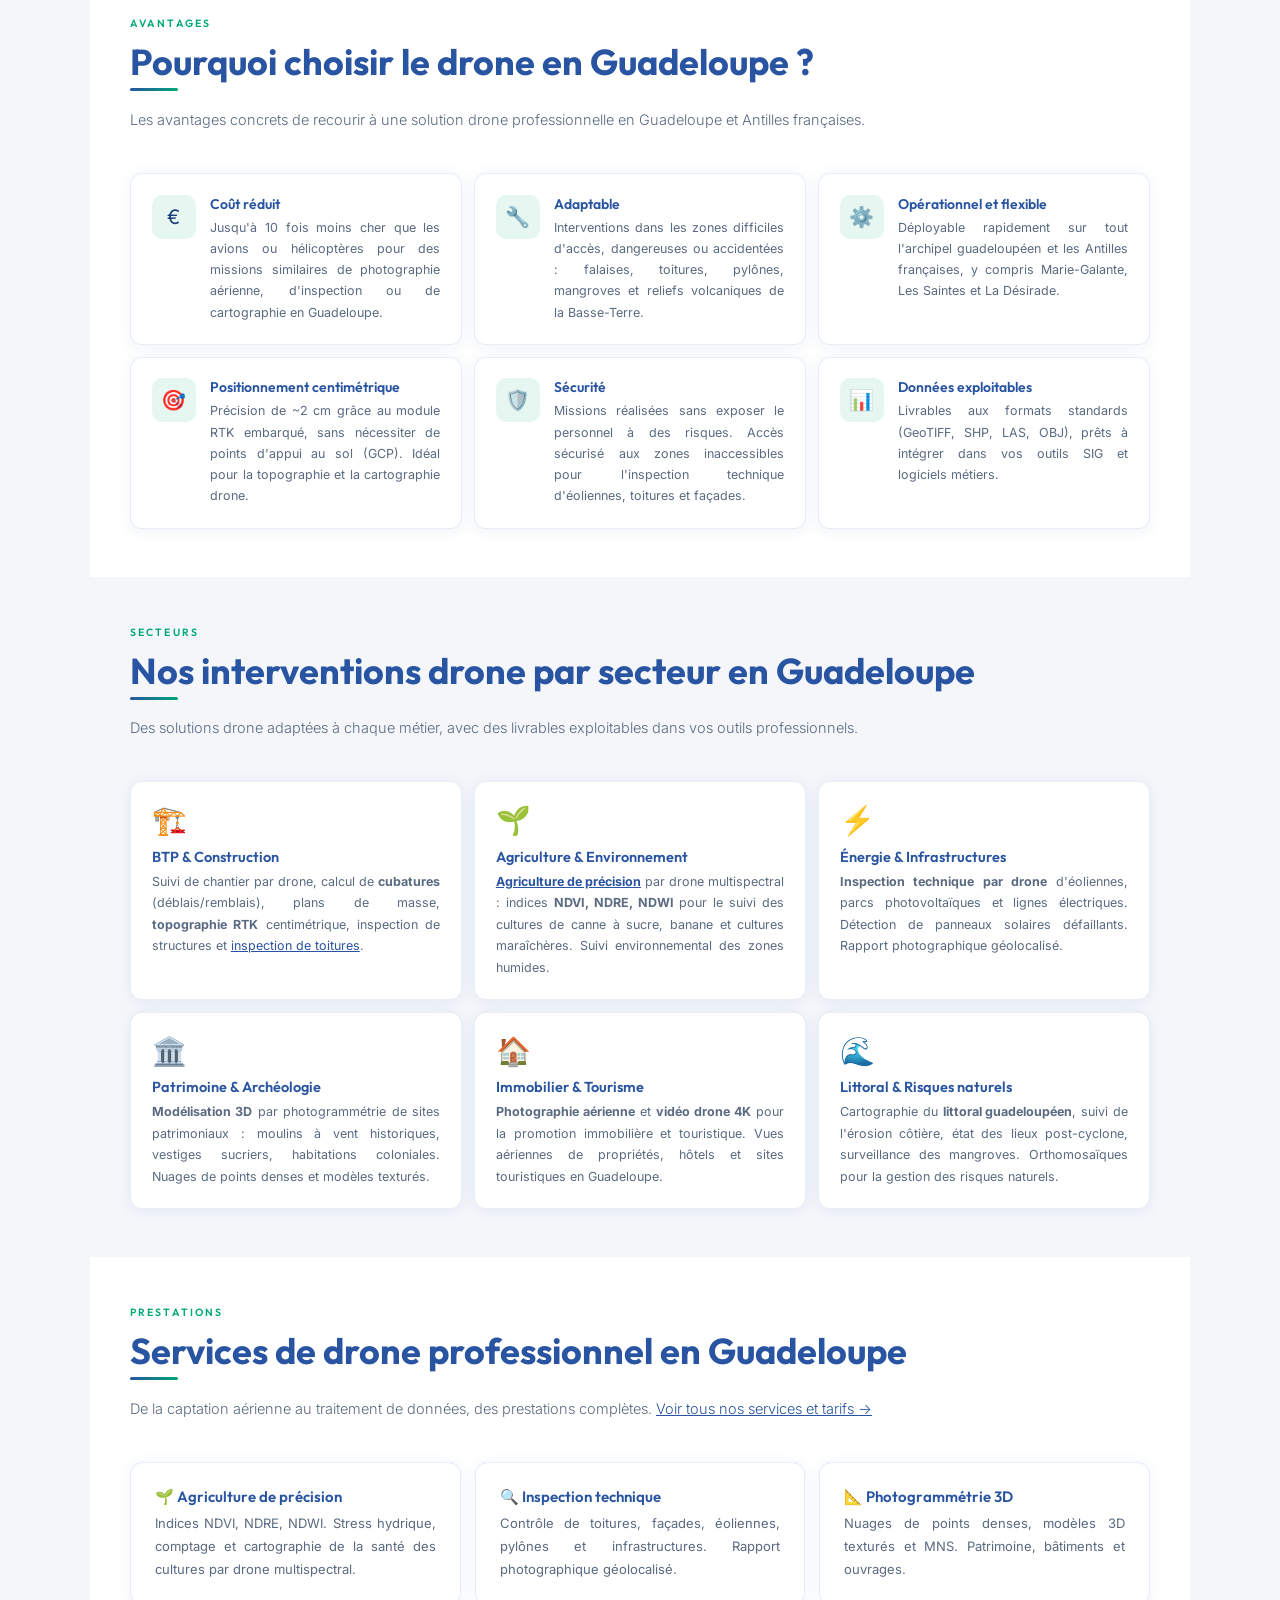
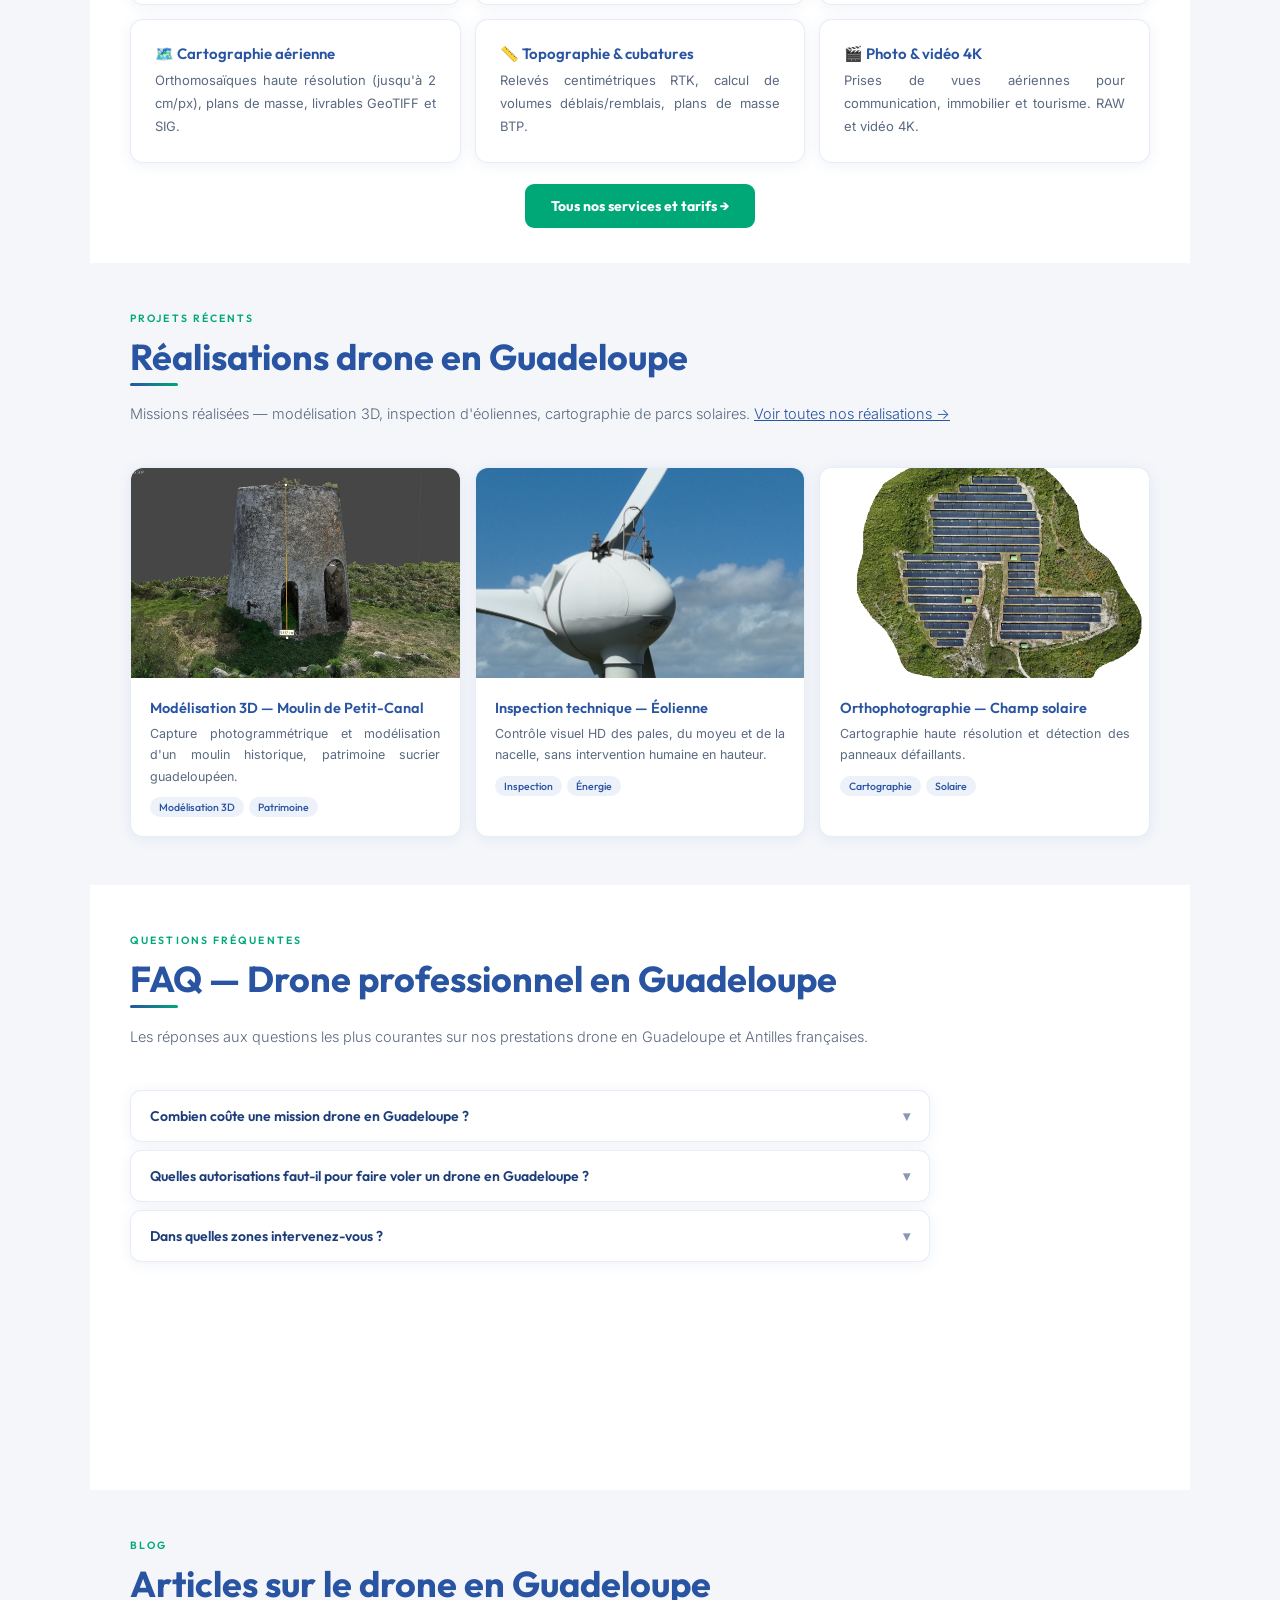
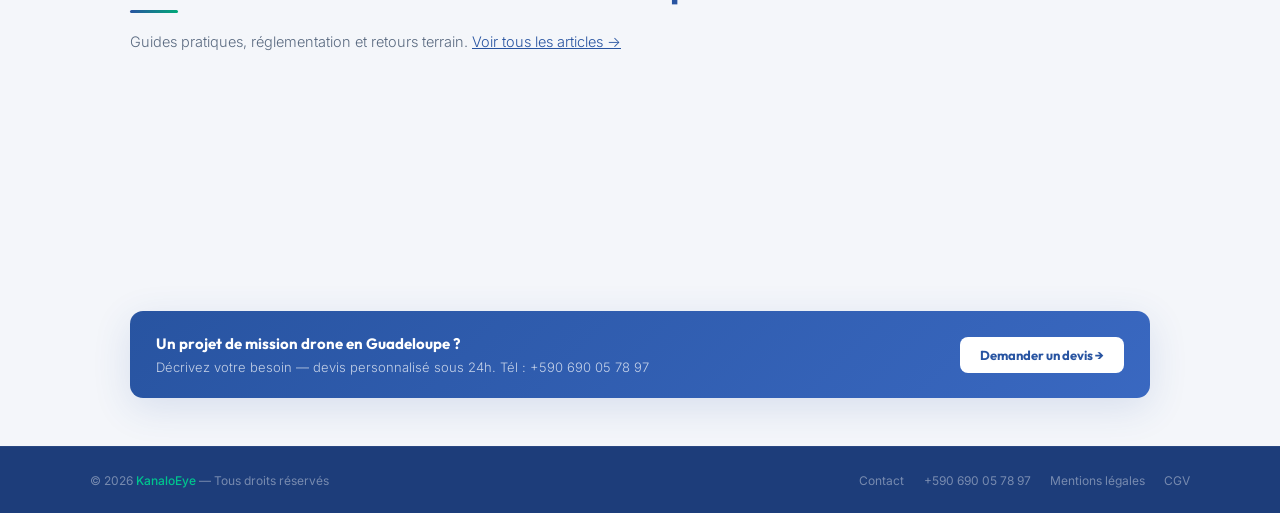
==== commit 0ffdac64: "MAJ" ====
--- a/index.html
+++ b/index.html
@@ -152,7 +152,7 @@
       </div>
       <div class="home-intro-side">
         <div class="home-intro-card">
-          <img src="Images_site/IMG_SEB_pilote3.webp" alt="Sébastien Cnudde — Télépilote drone certifié DGAC en Guadeloupe" loading="lazy" style="width:100%;height:200px;object-fit:cover;object-position:center 75%;border-radius:10px;margin-bottom:1rem">
+          <img src="Images_site/IMG_SEB_pilote3.webp" alt="Sébastien Cnudde — Télépilote drone certifié DGAC en Guadeloupe" loading="lazy" style="width:100%;height:200px;object-fit:cover;object-position:center 85%;border-radius:10px;margin-bottom:1rem">
           <div style="font-family:'Outfit',sans-serif;font-size:14px;font-weight:600;color:var(--blue);margin-bottom:3px">Sébastien Cnudde</div>
           <div style="font-size:12px;color:var(--gray);margin-bottom:.8rem">Fondateur & Télépilote CATS — DGAC</div>
           <a href="a-propos.html" class="btn-primary" style="font-size:12px;padding:8px 16px;display:inline-block">En savoir plus →</a>
